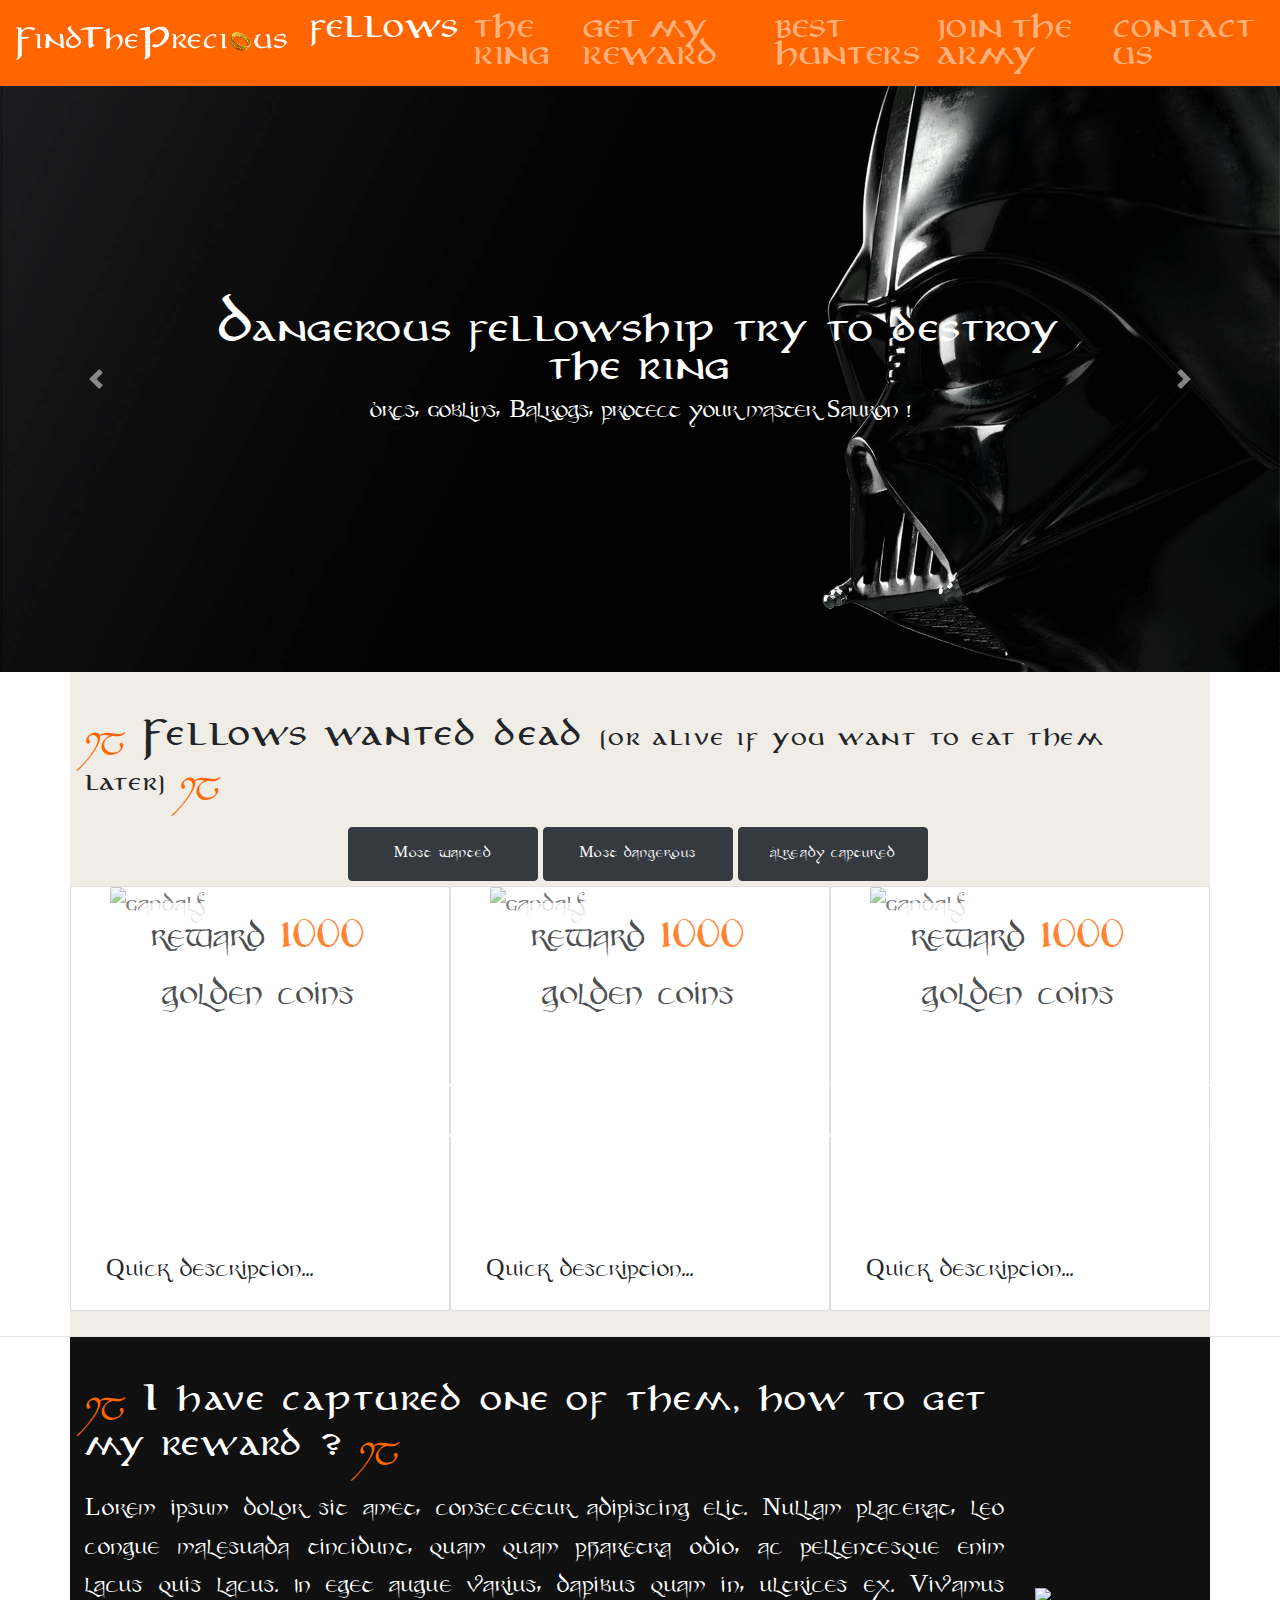
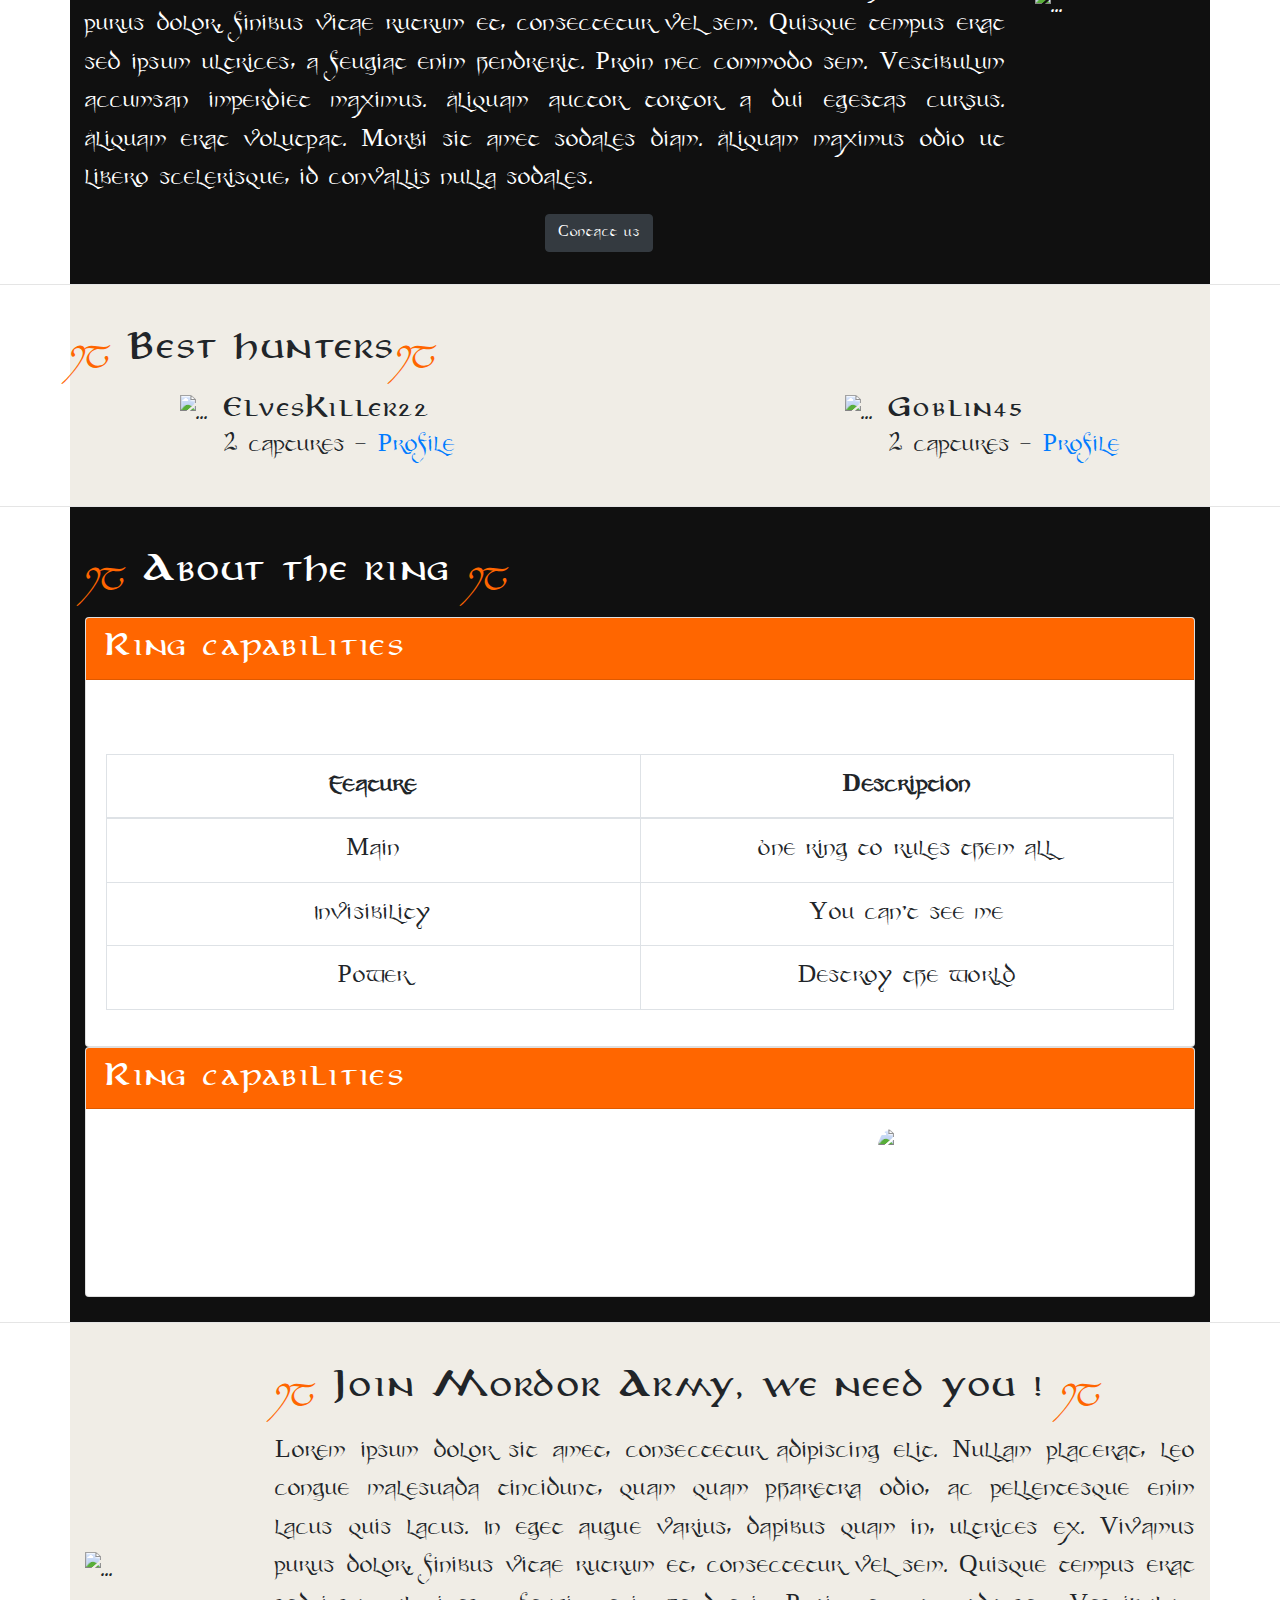
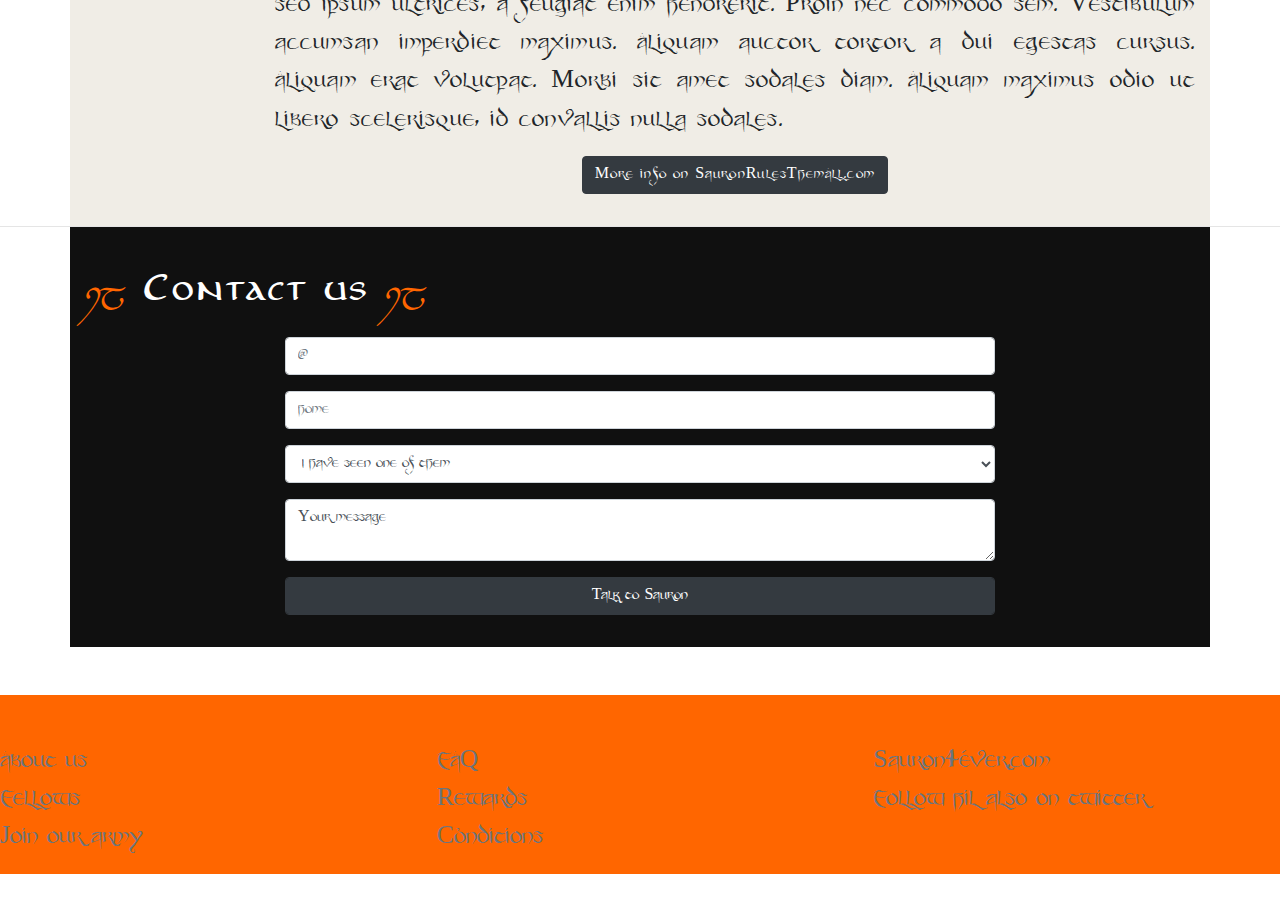
==== index.html @ 7d836c17 "Layout placement" ====
<!doctype html>
<html lang="en">

<head>
    <!-- Required meta tags -->
    <meta charset="utf-8">
    <meta name="viewport" content="width=device-width, initial-scale=1, shrink-to-fit=no">

    <!-- Bootstrap CSS -->
    <link rel="stylesheet" href="https://stackpath.bootstrapcdn.com/bootstrap/4.3.1/css/bootstrap.min.css" integrity="sha384-ggOyR0iXCbMQv3Xipma34MD+dH/1fQ784/j6cY/iJTQUOhcWr7x9JvoRxT2MZw1T"
        crossorigin="anonymous">
    <link rel="stylesheet" href="style.css" type="text/css">
    <title>Find The Precious</title>
</head>

<body>
     
    <header class="">
        <!-- Navbar -->
        <nav class="navbar navbar-expand-lg navbar-dark sticky-top nav-main">
            <a class="navbar-brand" href="#"><img src="./img/logo.png" alt="logo"></a>
            <button class="navbar-toggler" type="button" data-toggle="collapse" data-target="#navbarNav" aria-controls="navbarNav"
                aria-expanded="false" aria-label="Toggle navigation">
                <span class="navbar-toggler-icon"></span>
            </button>
            <div class=" collapse navbar-collapse" id="navbarNav">
                <ul class="navbar-nav">
                    <li class="nav-item active">
                        <a class="nav-link" href="#">Fellows <span class="sr-only">(current)</span></a>
                    </li>
                    <li class="nav-item">
                        <a class="nav-link" href="#">The Ring</a>
                    </li>
                    <li class="nav-item">
                        <a class="nav-link" href="#">Get my reward</a>
                    </li>
                    <li class="nav-item">
                        <a class="nav-link" href="#">Best hunters</a>
                    </li>
                    <li class="nav-item">
                        <a class="nav-link" href="#">Join the army</a>
                    </li>
                    <li class="nav-item">
                        <a class="nav-link" href="#">Contact us</a>
                    </li>
                </ul>
            </div>
        </nav>

        <!-- Caroussel -->
        <div>
            <div id="carouselExampleCaptions" class="carousel slide" data-ride="carousel">
                <ol class="carousel-indicators d-none">
                    <li data-target="#carouselExampleCaptions" data-slide-to="0" class="active"></li>
                    <li data-target="#carouselExampleCaptions" data-slide-to="1"></li>
                    <li data-target="#carouselExampleCaptions" data-slide-to="2"></li>
                </ol>
                <div class="carousel-inner">
                    <div class="carousel-item active align-items-center">
                        <img src="./img/rd_dark_vador.jpg" class="d-block w-100" alt="...">
                        <div class="carousel-caption d-none d-md-block align-self-center">
                            <h2>Dangerous fellowship try to destroy the ring</h2>
                            <p>Orcs, Goblins, Balrogs, protect your master Sauron !</p>
                        </div>
                    </div>
                    <div class="carousel-item">
                        <img src="https://via.placeholder.com/1920x880"
                            class="d-block w-100" alt="...">
                        <div class="carousel-caption d-none d-md-block align-self-center">
                            <h2>Help our master !</h2>
                            <p>Epics rewards and lot of food to get...</p>
                        </div>
                    </div>
                    <div class="carousel-item">
                        <img src="https://via.placeholder.com/1920x880"
                            class="d-block w-100" alt="...">
                        <div class="carousel-caption d-none d-md-block align-self-center">
                            <h2>Bagarre !</h2>
                            <p>Lot. Of. Fighting. and pretty epic too !</p>
                        </div>
                    </div>
                </div>
                <a class="carousel-control-prev" href="#carouselExampleCaptions" role="button" data-slide="prev">
                    <span class="carousel-control-prev-icon" aria-hidden="true"></span>
                    <span class="sr-only">Previous</span>
                </a>
                <a class="carousel-control-next" href="#carouselExampleCaptions" role="button" data-slide="next">
                    <span class="carousel-control-next-icon" aria-hidden="true"></span>
                    <span class="sr-only">Next</span>
                </a>
            </div>
        </div>
    </header>

    <!-- main container-->
    <div class="main-container">

        <!-- Fellows -->
        <section class="container fellows-container">
            <h3><span class="glyph">ij</span> Fellows wanted dead <span class="lower">(or alive if you want to eat them later) </span><span class="glyph">ij</span></h3>
            <nav class="w-80">
                <ul class="nav row justify-content-center">
                    <li class="nav-item btn btn-dark col-md-2 col-10 offset-xs-1 btn-fellow">
                        <a class="nav-link text-white" href="#">Most wanted</a>
                    </li>
                    <li class="nav-item btn btn-dark col-md-2 col-10 offset-xs-1 btn-fellow">
                        <a class="nav-link text-white" href="#">Most dangerous</a>
                    </li>
                    <li class="nav-item btn btn-dark col-md-2 col-10 offset-xs-1 btn-fellow">
                        <a class="nav-link text-white" href="#">Already captured</a>
                    </li>
                </ul>
            </nav>
            <div class="row mw-75">

                <div class=" card col-md-4 col-10 offset-1 offset-md-0" style="width: 18rem;">
                    <div class="wanted-container">
                        <h3>Gandalf</h3>
                        <img src="http://images.innoveduc.fr/integration_gandalf.png" class="card-img-top mw-75" alt="Gandalf">
                        <div class="banner">
                            <p>reward <span class="reward">1000</span> golden coins</p>
                        </div>
                    </div>
                    <div class="card-body">
                        <p class="card-text">Quick description...</p>
                    </div>
                </div>
                <div class=" card col-md-4 col-10 offset-1 offset-md-0" style="width: 18rem;">
                    <div class="wanted-container">
                        <h3>Gandalf</h3>
                        <img src="http://images.innoveduc.fr/integration_gandalf.png" class="card-img-top mw-75" alt="Gandalf">
                        <div class="banner">
                            <p>reward <span class="reward">1000</span> golden coins</p>
                        </div>
                    </div>
                    <div class="card-body">
                        <p class="card-text">Quick description...</p>
                    </div>
                </div>
                <div class="card col-md-4 col-10 offset-1 offset-md-0" style="width: 18rem;">
                    <div class="wanted-container">
                        <h3>Gandalf</h3>
                        <img src="http://images.innoveduc.fr/integration_gandalf.png" class="card-img-top mw-75" alt="Gandalf">
                        <div class="banner">
                            <p>reward <span class="reward">1000</span> golden coins</p>
                        </div>
                    </div>
                    <div class="card-body">
                        <p class="card-text">Quick description...</p>
                    </div>
                </div>
            </div>
        </section>

        <hr>

        <!-- reward -->
        <section class="container reward-container">
            <div class="row">
                <div class="col-md-10">
                    <h3><span class="glyph">ij</span> I have captured one of them, how to get my reward ? <span class="glyph">ij</span></h3>
                    <p class="text-justify">Lorem ipsum dolor sit amet, consectetur adipiscing elit. Nullam placerat,
                        leo congue malesuada
                        tincidunt, quam quam pharetra odio, ac pellentesque enim lacus quis lacus. In eget augue
                        varius,
                        dapibus quam in, ultrices ex. Vivamus purus dolor, finibus vitae rutrum et, consectetur vel
                        sem.
                        Quisque tempus erat sed ipsum ultrices, a feugiat enim hendrerit. Proin nec commodo sem.
                        Vestibulum
                        accumsan imperdiet maximus. Aliquam auctor tortor a dui egestas cursus. Aliquam erat volutpat.
                        Morbi sit amet sodales diam. Aliquam maximus odio ut libero scelerisque, id convallis nulla
                        sodales. </p>
                    <a href="#" class="btn btn-dark offset-md-6 offset-4">Contact us</a>
                </div>
                <div class="col-md-2 d-none d-sm-block align-self-center ">
                    <img src="https://via.placeholder.com/140" alt="...">
                </div>
            </div>
        </section>

        <hr>

        <!-- Best hunters -->
        <section class="container best-container">
            <div class="row">
                <h3><span class="glyph">ij</span> Best hunters<span class="glyph">ij</span></h3>
            </div>
            <div class="row justify-content-between">
                <div class="media col-md-4 offset-md-1">
                    <img src="https://via.placeholder.com/70" class="mr-3" alt="...">
                    <div class="media-body">
                        <h5 class="mt-0">ElvesKiller22</h5>
                        <p>2 captures - <a href="#">Profile</a>
                    </div>
                </div>
                <div class="media col-md-4">
                    <img src="https://via.placeholder.com/70" class="mr-3" alt="...">
                    <div class="media-body">
                        <h5 class="mt-0">Goblin45</h5>
                        <p>2 captures - <a href="#">Profile</a>
                    </div>
                </div>
            </div>
        </section>

        <hr>

        <!-- About -->
        <section class="container about-container">
            <h3><span class="glyph">ij</span> About the ring <span class="glyph">ij</span></h3>
            <div class="card">
                <div class="card-header">
                    <h4>Ring capabilities</h4>
                </div>
                <div class="card-body">
                    <p>What can our master Sauron do with the ring ?</p>
                    <table class="table text-center table-bordered">
                        <thead>
                            <tr>
                                <th class="col-6" scope="col">Feature </th>
                                <th class="col-6" scope="col">Description</th>
                            </tr>
                        </thead>
                        <tbody class="border border-light">
                            <tr>
                                <td>Main</td>
                                <td>One ring to rules them all</td>
                            </tr>
                            <tr>
                                <td>Invisibility</td>
                                <td>You can't see me</td>
                            </tr>
                            <tr>
                                <td>Power</td>
                                <td>Destroy the world</td>
                            </tr>
                        </tbody>
                    </table>
                </div>
            </div>
            <div class="card">
                <div class="card-header">
                    <h4>Ring capabilities</h4>
                </div>
                <div class="card-body">
                    <div class="container">
                        <div class="row justify-content-center">
                            <div class="col-md-7">
                                <p><span>My preciooooooussssss ! Hrk Hrk, we want our preeciooooouuusssss !</span></p>
                                <p>Gollum</p>
                            </div>
                            <div class="col-md-2 offset-5 offset-md-0">
                                <img src="https://via.placeholder.com/110" class="rounded-circle" alt="...">
                            </div>
                        </div>
                    </div>
                </div>
            </div>
        </section>

        <hr>

        <!-- Army -->
        <section class="container army-container">
            <div class="row">
                <div class="col-md-2 d-none d-sm-block align-self-center">
                    <img src="https://via.placeholder.com/140" alt="...">
                </div>
                <div class="col-md-10 col-sm-12">
                    <h3><span class="glyph">ij</span> Join Mordor Army, we need you ! <span class="glyph">ij</span></h3>
                    <p class="text-justify">Lorem ipsum dolor sit amet, consectetur adipiscing elit. Nullam placerat,
                        leo congue malesuada
                        tincidunt, quam quam pharetra odio, ac pellentesque enim lacus quis lacus. In eget augue
                        varius,
                        dapibus quam in, ultrices ex. Vivamus purus dolor, finibus vitae rutrum et, consectetur vel
                        sem.
                        Quisque tempus erat sed ipsum ultrices, a feugiat enim hendrerit. Proin nec commodo sem.
                        Vestibulum
                        accumsan imperdiet maximus. Aliquam auctor tortor a dui egestas cursus. Aliquam erat volutpat.
                        Morbi sit amet sodales diam. Aliquam maximus odio ut libero scelerisque, id convallis nulla
                        sodales. </p>
                    <a href="#" class="btn btn-dark offset-md-4">More info on SauronRulesThemAll.com</a>
                </div>
            </div>
        </section>

        <hr>

        <!-- Contact -->
        <section class="container contact-container">
            <h3><span class="glyph">ij</span> Contact us <span class="glyph"> ij</span></h3>
            <form class="col-md-8 container">
                <div class="form-group">
                    <input type="email" placeholder="@" class="form-control">
                </div>
                <div class="form-group ">
                    <input type="text" placeholder="home" class="form-control">
                </div>
                <div class="form-group ">
                    <select class="form-control" name="reasons" id="reasons">
                        <option value="seen" selected>I have seen one of them</option>
                        <option value="captured">I have captured one of them</option>
                        <option value="join">I want to join your army</option>
                    </select>
                </div>
                <div class="form-group">
                    <textarea class="form-control">Your message</textarea>
                </div>
                <input type="submit" class="btn btn-dark form-control" value="Talk to Sauron">
            </form>
        </section>

        <!-- Footer -->
        <footer class="pt-4 my-md-5 pt-md-5">
            <div class="row">
                <div class="col-6 col-md">
                    <ul class="list-unstyled text-small">
                        <li><a class="text-muted" href="#">About us</a></li>
                        <li><a class="text-muted" href="#">Fellows</a></li>
                        <li><a class="text-muted" href="#">Join our army</a></li>
                    </ul>
                </div>
                <div class="col-6 col-md">
                    <ul class="list-unstyled text-small">
                        <li><a class="text-muted" href="#">FAQ</a></li>
                        <li><a class="text-muted" href="#">Rewards</a></li>
                        <li><a class="text-muted" href="#">COnditions</a></li>
                    </ul>
                </div>
                <div class="col-6 col-md">
                    <ul class="list-unstyled text-small">
                        <li><a class="text-muted" href="#">Sauron4Ever.com</a></li>
                        <li><a class="text-muted" href="#">Follow hil also on twitter</a></li>
                    </ul>
                </div>
            </div>
        </footer>
    </div>


    <script src="https://code.jquery.com/jquery-3.3.1.slim.min.js" integrity="sha384-q8i/X+965DzO0rT7abK41JStQIAqVgRVzpbzo5smXKp4YfRvH+8abtTE1Pi6jizo"
        crossorigin="anonymous"></script>
    <script src="https://cdnjs.cloudflare.com/ajax/libs/popper.js/1.14.7/umd/popper.min.js" integrity="sha384-UO2eT0CpHqdSJQ6hJty5KVphtPhzWj9WO1clHTMGa3JDZwrnQq4sF86dIHNDz0W1"
        crossorigin="anonymous"></script>
    <script src="https://stackpath.bootstrapcdn.com/bootstrap/4.3.1/js/bootstrap.min.js" integrity="sha384-JjSmVgyd0p3pXB1rRibZUAYoIIy6OrQ6VrjIEaFf/nJGzIxFDsf4x0xIM+B07jRM"
        crossorigin="anonymous"></script>
</body>

</html>
---- style.css ----
@font-face {
    font-family: "Aniron";
    src: url("./fonts/anirm___.ttf"); 
    src: url("./fonts/anicm___.ttf")
}

@font-face {
    font-family: "Party";
    src: url("./fonts/partybusiness.ttf");
}

@font-face {
    font-family: "Glyphs";
    src: url("./fonts/tngani.ttf");
}


body {
    margin: 0;
    padding: 0;
    font-family: "Party";
    font-size: 1.6em;    
}

h1, h2, h3, h4, h5, h6 {
    font-family : "Aniron";
}

h3 {
    margin: 20px 0;
}

.glyph {
    font-family: "Glyphs";
    color: #FF6600;
}

.nav-main,
.card-header,
footer {
    background-color: #FF6600;
}

.reward-container,
.about-container,
.contact-container {
    background-color: #101010;
    color: #FFF;
}

.fellows-container,
.best-container,
.army-container {
    background-color: #F0EDE6;
}


section, hr, footer, header {
    margin: 0;
}

section {
    padding: 25px 0px;
    letter-spacing: 1.1px;
}

.nav-main {
    text-transform: uppercase;
    font-family: "Aniron";
    font-size: 0.7em;

}

.wanted {
    padding: 25px;
}

.wanted-container {
    position: relative;
    width: 100%;
    max-width: 300px;

    height: 345px;
    margin: auto;
}

.wanted-container img {
    position: absolute;
    top: 0;
    width: 100%;
    height: 100%;
    z-index: 1;
    opacity: 0.6;
    transition: all ease-in-out .30s;
}

.wanted-container h3 {
    position: absolute;
    margin: 0;
    top: 51%;
    left: 18%;
    color: #FFF;
    z-index: 51;
    font-size: 54px;
    font-weight: 500;
    transition: all ease-in-out .30s;
}

.banner {
    position: absolute;
    top: 16px;
    left: 28px;
    padding: 8px;
    background-color: #fff;
    opacity: 0.8;
    width: 80%;
    z-index: 1;
    text-align: center;
    border-radius: 10px;
    transition: all ease-in-out .30s;
}

.banner p {
    margin: auto;
    padding: 0;
    font-size: 1.5em;
}

.reward {
    color: #FF6600;
}

.wanted-container:hover img {
    opacity: 1;
    z-index: 50;
}

.wanted-container:hover h3 {
    font-size: 30px;
    top: 85%;
    left: 32%;
}

/*
.carousel-item,
.carousel-control-prev,
.carousel-control-next {
    height: 50vh;
}
*/

.carousel-caption {
    bottom: 35%;
}

.btn-fellow {
    margin-right: 5px;
    margin-bottom: 5px;
}

.lower {
    font-size: 0.7em;
}
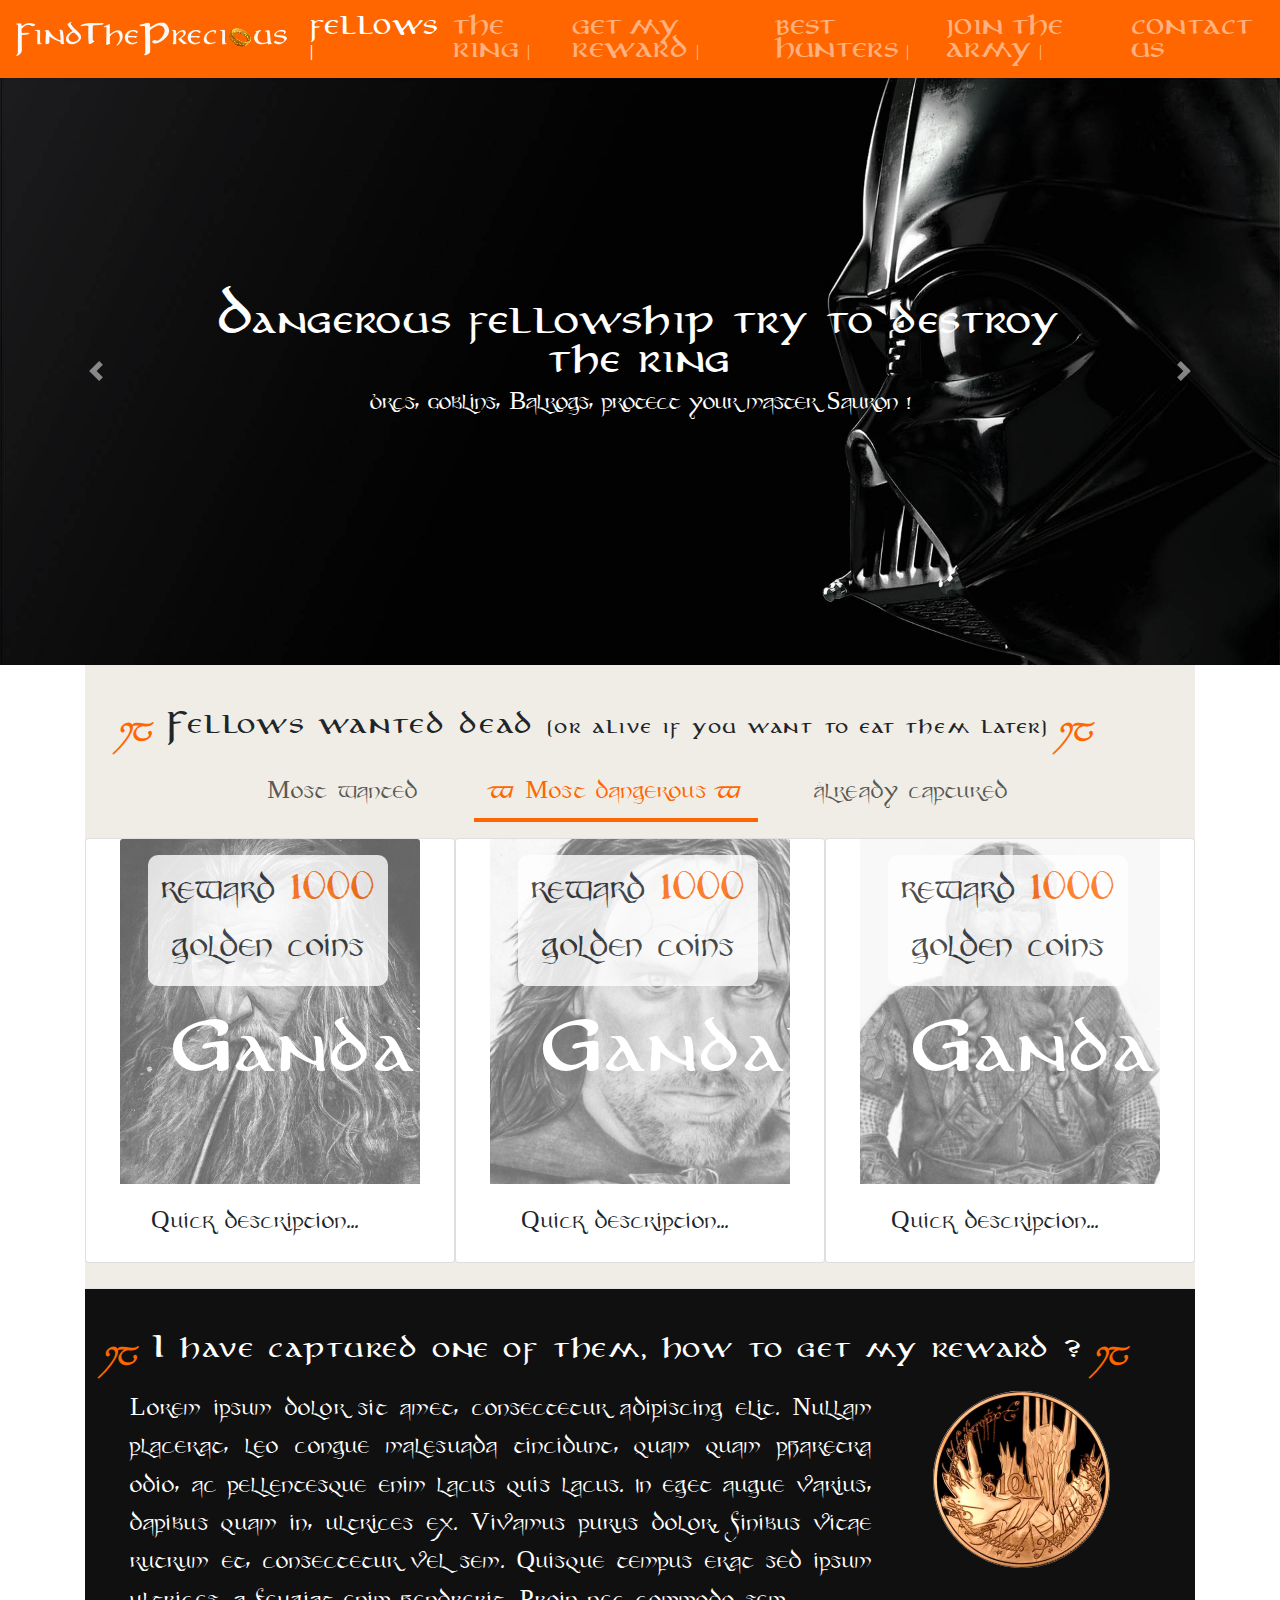
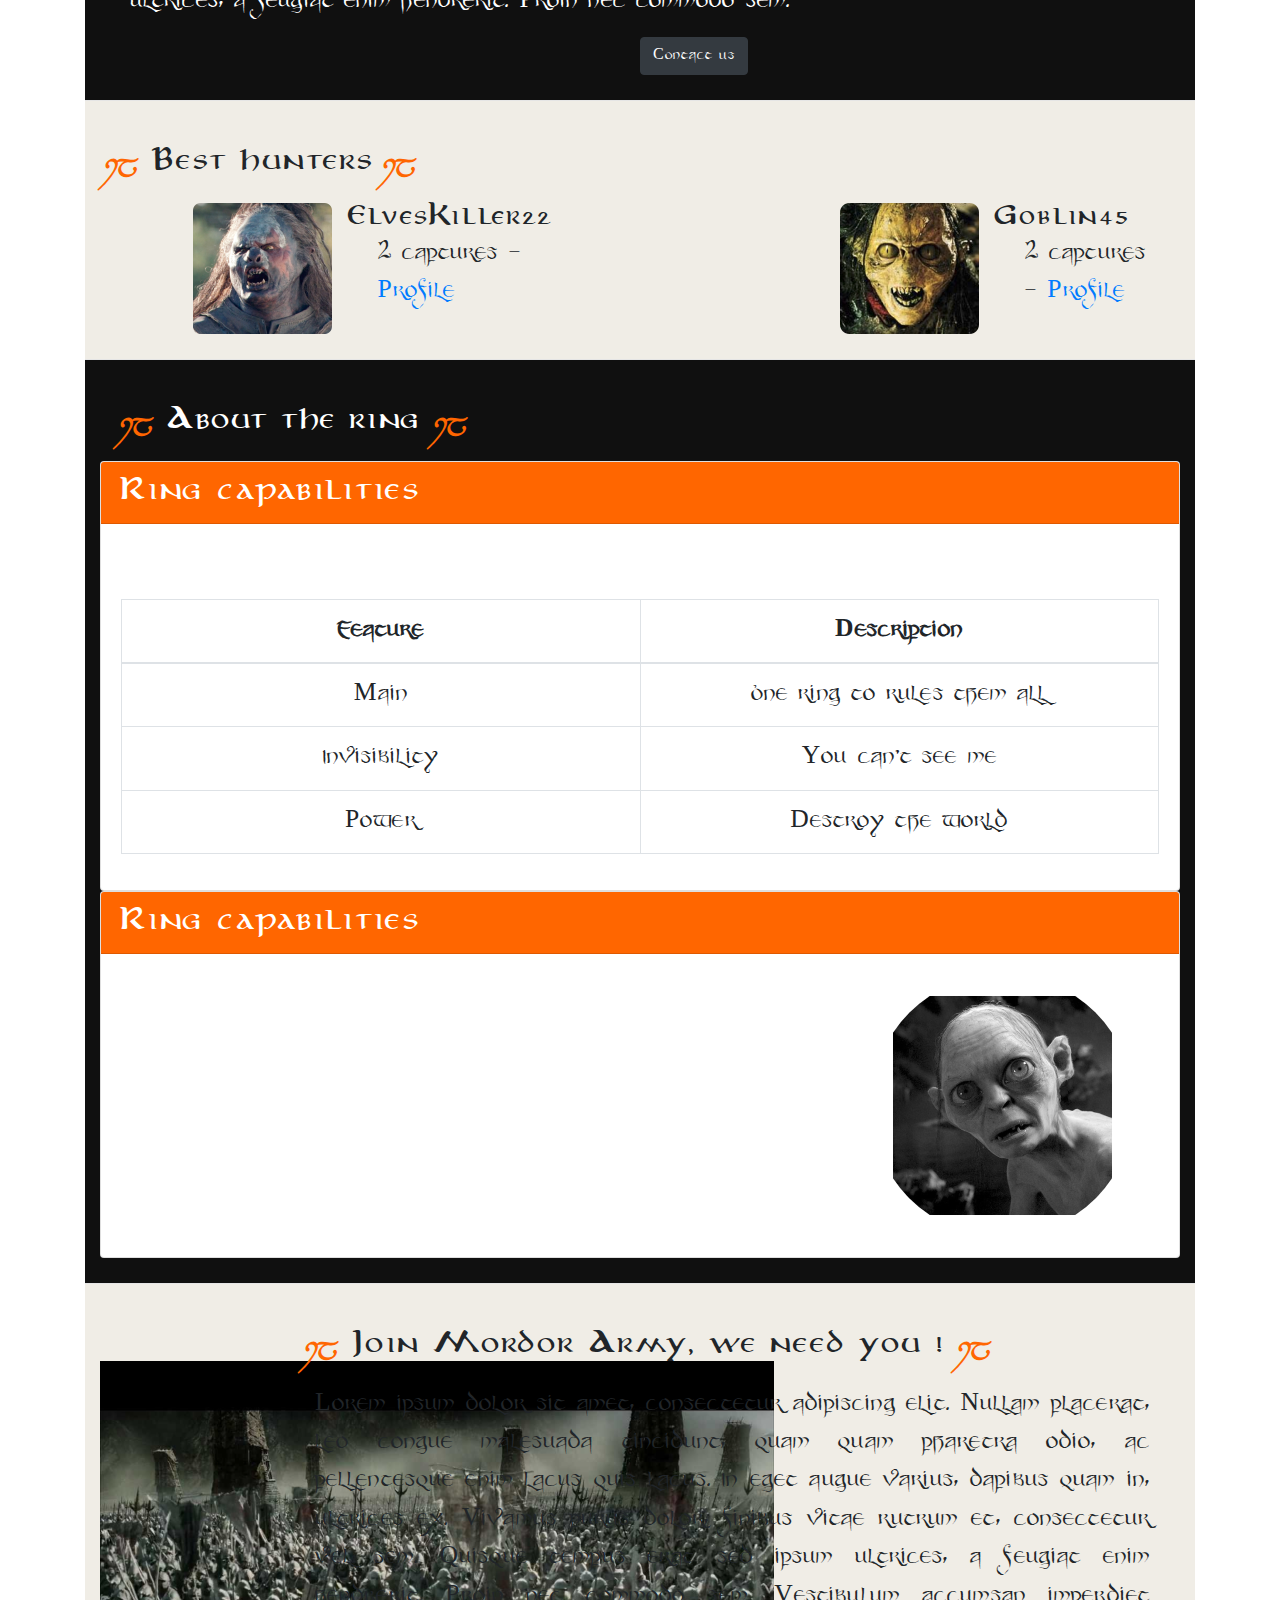
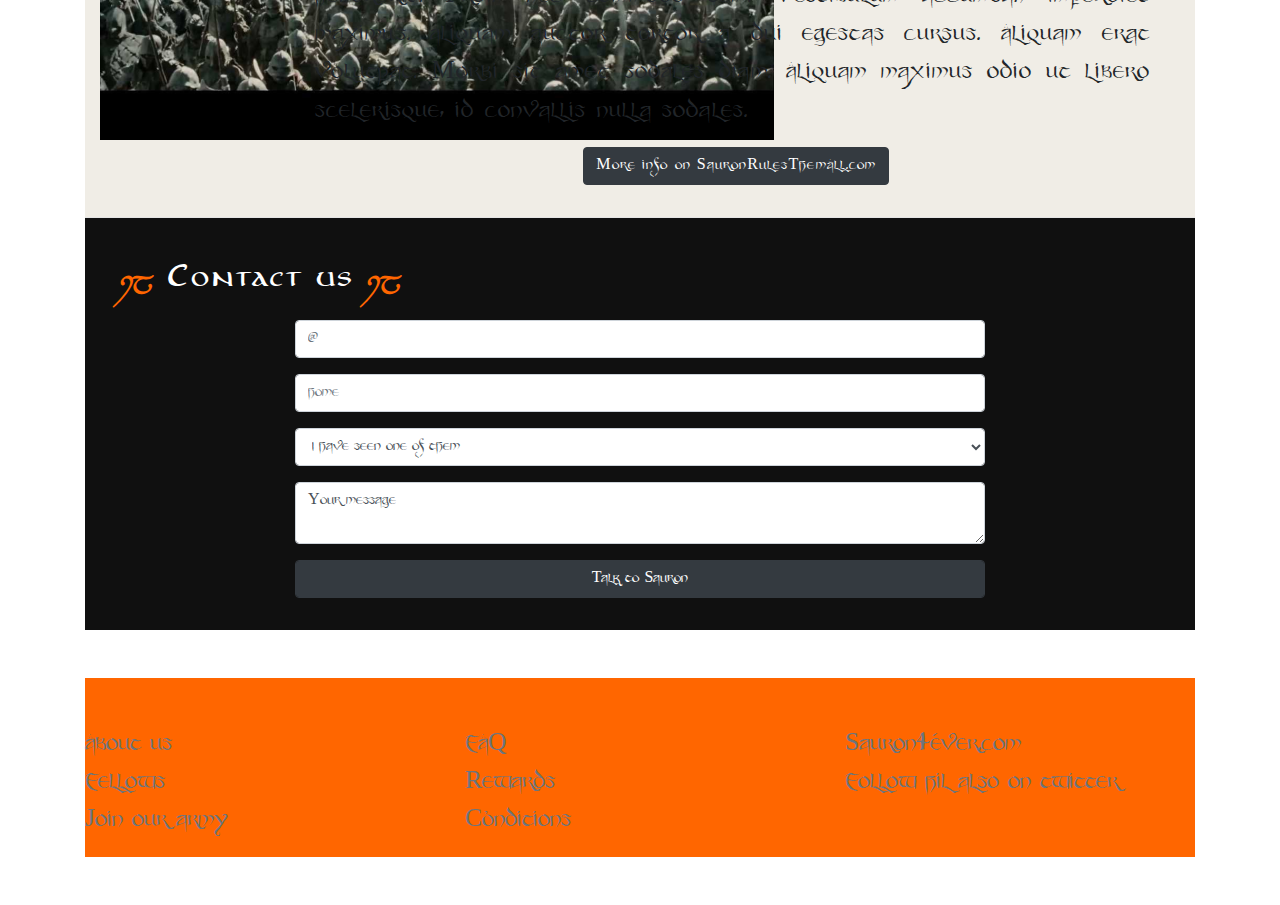
==== commit 5edf1fe1: "Image integration and navbar rework" ====
--- a/index.html
+++ b/index.html
@@ -14,7 +14,7 @@
 </head>
 
 <body>
-     
+
     <header class="">
         <!-- Navbar -->
         <nav class="navbar navbar-expand-lg navbar-dark sticky-top nav-main">
@@ -23,22 +23,22 @@
                 aria-expanded="false" aria-label="Toggle navigation">
                 <span class="navbar-toggler-icon"></span>
             </button>
-            <div class=" collapse navbar-collapse" id="navbarNav">
+            <div class=" collapse navbar-collapse justify-content-end" id="navbarNav">
                 <ul class="navbar-nav">
                     <li class="nav-item active">
-                        <a class="nav-link" href="#">Fellows <span class="sr-only">(current)</span></a>
-                    </li>
-                    <li class="nav-item">
-                        <a class="nav-link" href="#">The Ring</a>
-                    </li>
-                    <li class="nav-item">
-                        <a class="nav-link" href="#">Get my reward</a>
-                    </li>
-                    <li class="nav-item">
-                        <a class="nav-link" href="#">Best hunters</a>
-                    </li>
-                    <li class="nav-item">
-                        <a class="nav-link" href="#">Join the army</a>
+                        <a class="nav-link" href="#">Fellows | <span class="sr-only">(current)</span></a>
+                    </li>
+                    <li class="nav-item">
+                        <a class="nav-link" href="#">The Ring |</a>
+                    </li>
+                    <li class="nav-item">
+                        <a class="nav-link" href="#">Get my reward |</a>
+                    </li>
+                    <li class="nav-item">
+                        <a class="nav-link" href="#">Best hunters |</a>
+                    </li>
+                    <li class="nav-item">
+                        <a class="nav-link" href="#">Join the army |</a>
                     </li>
                     <li class="nav-item">
                         <a class="nav-link" href="#">Contact us</a>
@@ -64,16 +64,14 @@
                         </div>
                     </div>
                     <div class="carousel-item">
-                        <img src="https://via.placeholder.com/1920x880"
-                            class="d-block w-100" alt="...">
+                        <img src="https://via.placeholder.com/1920x880" class="d-block w-100" alt="...">
                         <div class="carousel-caption d-none d-md-block align-self-center">
                             <h2>Help our master !</h2>
                             <p>Epics rewards and lot of food to get...</p>
                         </div>
                     </div>
                     <div class="carousel-item">
-                        <img src="https://via.placeholder.com/1920x880"
-                            class="d-block w-100" alt="...">
+                        <img src="https://via.placeholder.com/1920x880" class="d-block w-100" alt="...">
                         <div class="carousel-caption d-none d-md-block align-self-center">
                             <h2>Bagarre !</h2>
                             <p>Lot. Of. Fighting. and pretty epic too !</p>
@@ -93,30 +91,33 @@
     </header>
 
     <!-- main container-->
-    <div class="main-container">
+    <div class="main-container container">
 
         <!-- Fellows -->
         <section class="container fellows-container">
-            <h3><span class="glyph">ij</span> Fellows wanted dead <span class="lower">(or alive if you want to eat them later) </span><span class="glyph">ij</span></h3>
-            <nav class="w-80">
-                <ul class="nav row justify-content-center">
-                    <li class="nav-item btn btn-dark col-md-2 col-10 offset-xs-1 btn-fellow">
-                        <a class="nav-link text-white" href="#">Most wanted</a>
-                    </li>
-                    <li class="nav-item btn btn-dark col-md-2 col-10 offset-xs-1 btn-fellow">
-                        <a class="nav-link text-white" href="#">Most dangerous</a>
-                    </li>
-                    <li class="nav-item btn btn-dark col-md-2 col-10 offset-xs-1 btn-fellow">
-                        <a class="nav-link text-white" href="#">Already captured</a>
+            <div class="row">
+                <h3 class="col-md12 col-12"><span class="glyph">ij</span> Fellows wanted dead <span class="lower">(or
+                        alive if you want to eat
+                        them later) </span><span class="glyph">ij</span></h3>
+            </div>
+            <nav class="nav justify-content-center fellows-nav">
+                <ul class="nav ">
+                    <li class="nav-item  btn-fellow">
+                        <a class="nav-link " href="#"><span class="glyph">b</span> Most wanted <span class="glyph">b</span></a>
+                    </li>
+                    <li class="nav-item btn-fellow">
+                        <a class="nav-link active" href="#"><span class="glyph">b</span> Most dangerous <span class="glyph">b</span></a>
+                    </li>
+                    <li class="nav-item  btn-fellow">
+                        <a class="nav-link " href="#"><span class="glyph">b</span> Already captured <span class="glyph">b</span></a>
                     </li>
                 </ul>
             </nav>
             <div class="row mw-75">
-
                 <div class=" card col-md-4 col-10 offset-1 offset-md-0" style="width: 18rem;">
                     <div class="wanted-container">
                         <h3>Gandalf</h3>
-                        <img src="http://images.innoveduc.fr/integration_gandalf.png" class="card-img-top mw-75" alt="Gandalf">
+                        <img src="./img/gandalf.png" class="card-img-top mw-75" alt="Gandalf">
                         <div class="banner">
                             <p>reward <span class="reward">1000</span> golden coins</p>
                         </div>
@@ -128,7 +129,7 @@
                 <div class=" card col-md-4 col-10 offset-1 offset-md-0" style="width: 18rem;">
                     <div class="wanted-container">
                         <h3>Gandalf</h3>
-                        <img src="http://images.innoveduc.fr/integration_gandalf.png" class="card-img-top mw-75" alt="Gandalf">
+                        <img src="./img/aragorn.png" class="card-img-top mw-75" alt="Gandalf">
                         <div class="banner">
                             <p>reward <span class="reward">1000</span> golden coins</p>
                         </div>
@@ -140,7 +141,7 @@
                 <div class="card col-md-4 col-10 offset-1 offset-md-0" style="width: 18rem;">
                     <div class="wanted-container">
                         <h3>Gandalf</h3>
-                        <img src="http://images.innoveduc.fr/integration_gandalf.png" class="card-img-top mw-75" alt="Gandalf">
+                        <img src="./img/gimli.png" class="card-img-top mw-75" alt="Gandalf">
                         <div class="banner">
                             <p>reward <span class="reward">1000</span> golden coins</p>
                         </div>
@@ -157,8 +158,10 @@
         <!-- reward -->
         <section class="container reward-container">
             <div class="row">
-                <div class="col-md-10">
-                    <h3><span class="glyph">ij</span> I have captured one of them, how to get my reward ? <span class="glyph">ij</span></h3>
+                <h3><span class="glyph">ij</span> I have captured one of them, how to get my reward ? <span class="glyph">ij</span></h3>
+            </div>
+            <div class="row">
+                <div class="col-sm-9">
                     <p class="text-justify">Lorem ipsum dolor sit amet, consectetur adipiscing elit. Nullam placerat,
                         leo congue malesuada
                         tincidunt, quam quam pharetra odio, ac pellentesque enim lacus quis lacus. In eget augue
@@ -166,35 +169,39 @@
                         dapibus quam in, ultrices ex. Vivamus purus dolor, finibus vitae rutrum et, consectetur vel
                         sem.
                         Quisque tempus erat sed ipsum ultrices, a feugiat enim hendrerit. Proin nec commodo sem.
-                        Vestibulum
-                        accumsan imperdiet maximus. Aliquam auctor tortor a dui egestas cursus. Aliquam erat volutpat.
-                        Morbi sit amet sodales diam. Aliquam maximus odio ut libero scelerisque, id convallis nulla
-                        sodales. </p>
-                    <a href="#" class="btn btn-dark offset-md-6 offset-4">Contact us</a>
-                </div>
-                <div class="col-md-2 d-none d-sm-block align-self-center ">
-                    <img src="https://via.placeholder.com/140" alt="...">
-                </div>
-            </div>
-        </section>
+                    </p>
+                </div>
+
+                <div class="col-md-1 d-none d-md-block">
+                    <img src="./img/coin_sauron.png" alt="..." class="rounded-circle">
+                </div>
+
+            </div>
+            <div class="row">
+                <a href="#" class="btn btn-dark offset-md-6 offset-4">Contact us</a>
+            </div>
+
+        </section>
+
+
 
         <hr>
 
         <!-- Best hunters -->
         <section class="container best-container">
             <div class="row">
-                <h3><span class="glyph">ij</span> Best hunters<span class="glyph">ij</span></h3>
+                <h3><span class="glyph">ij</span> Best hunters<span class="glyph"> ij</span></h3>
             </div>
             <div class="row justify-content-between">
                 <div class="media col-md-4 offset-md-1">
-                    <img src="https://via.placeholder.com/70" class="mr-3" alt="...">
+                    <img src="./img/hunter1.png" class="mr-3" alt="...">
                     <div class="media-body">
                         <h5 class="mt-0">ElvesKiller22</h5>
                         <p>2 captures - <a href="#">Profile</a>
                     </div>
                 </div>
                 <div class="media col-md-4">
-                    <img src="https://via.placeholder.com/70" class="mr-3" alt="...">
+                    <img src="./img/hunter2.png" class="mr-3" alt="...">
                     <div class="media-body">
                         <h5 class="mt-0">Goblin45</h5>
                         <p>2 captures - <a href="#">Profile</a>
@@ -250,7 +257,7 @@
                                 <p>Gollum</p>
                             </div>
                             <div class="col-md-2 offset-5 offset-md-0">
-                                <img src="https://via.placeholder.com/110" class="rounded-circle" alt="...">
+                                <img src="./img/gollum.png" class="rounded-circle" alt="...">
                             </div>
                         </div>
                     </div>
@@ -264,7 +271,7 @@
         <section class="container army-container">
             <div class="row">
                 <div class="col-md-2 d-none d-sm-block align-self-center">
-                    <img src="https://via.placeholder.com/140" alt="...">
+                    <img src="./img/army.png" alt="...">
                 </div>
                 <div class="col-md-10 col-sm-12">
                     <h3><span class="glyph">ij</span> Join Mordor Army, we need you ! <span class="glyph">ij</span></h3>
--- a/style.css
+++ b/style.css
@@ -1,3 +1,5 @@
+/* General */
+
 @font-face {
     font-family: "Aniron";
     src: url("./fonts/anirm___.ttf"); 
@@ -19,7 +21,8 @@
     margin: 0;
     padding: 0;
     font-family: "Party";
-    font-size: 1.6em;    
+    font-size: 1.6em;
+    overflow: hidden auto;    
 }
 
 h1, h2, h3, h4, h5, h6 {
@@ -27,12 +30,14 @@
 }
 
 h3 {
-    margin: 20px 0;
+    margin: 20px;
+    font-size: 0.9em;
 }
 
 .glyph {
     font-family: "Glyphs";
     color: #FF6600;
+    font-weight: 600;
 }
 
 .nav-main,
@@ -59,17 +64,53 @@
     margin: 0;
 }
 
+p {
+    padding: 0 30px;
+}
+
 section {
-    padding: 25px 0px;
+    padding: 25px;
     letter-spacing: 1.1px;
 }
 
+/* navbar */
 .nav-main {
     text-transform: uppercase;
     font-family: "Aniron";
-    font-size: 0.7em;
-
-}
+    font-size: 0.6em;
+    color: #fff;
+}
+
+.nav-main active {
+    border-bottom: 1px solid #fff !important;
+}
+
+/* fellows */
+.fellows-nav .glyph {
+    font-weight: 400;
+    color: #F0EDE6;
+}
+
+.fellows-nav a{
+    color: #5A5954;
+    padding-bottom: 0;
+    margin-bottom: 15px;
+}
+
+.fellows-nav a:hover {
+    color: #000;
+}
+
+.fellows-nav .active {
+    color: #FF6600;
+    border-bottom: solid 4px #FF6600;
+    margin-bottom: 11px;
+}
+
+.fellows-nav .active .glyph {
+    color: #FF6600;
+}
+
 
 .wanted {
     padding: 25px;
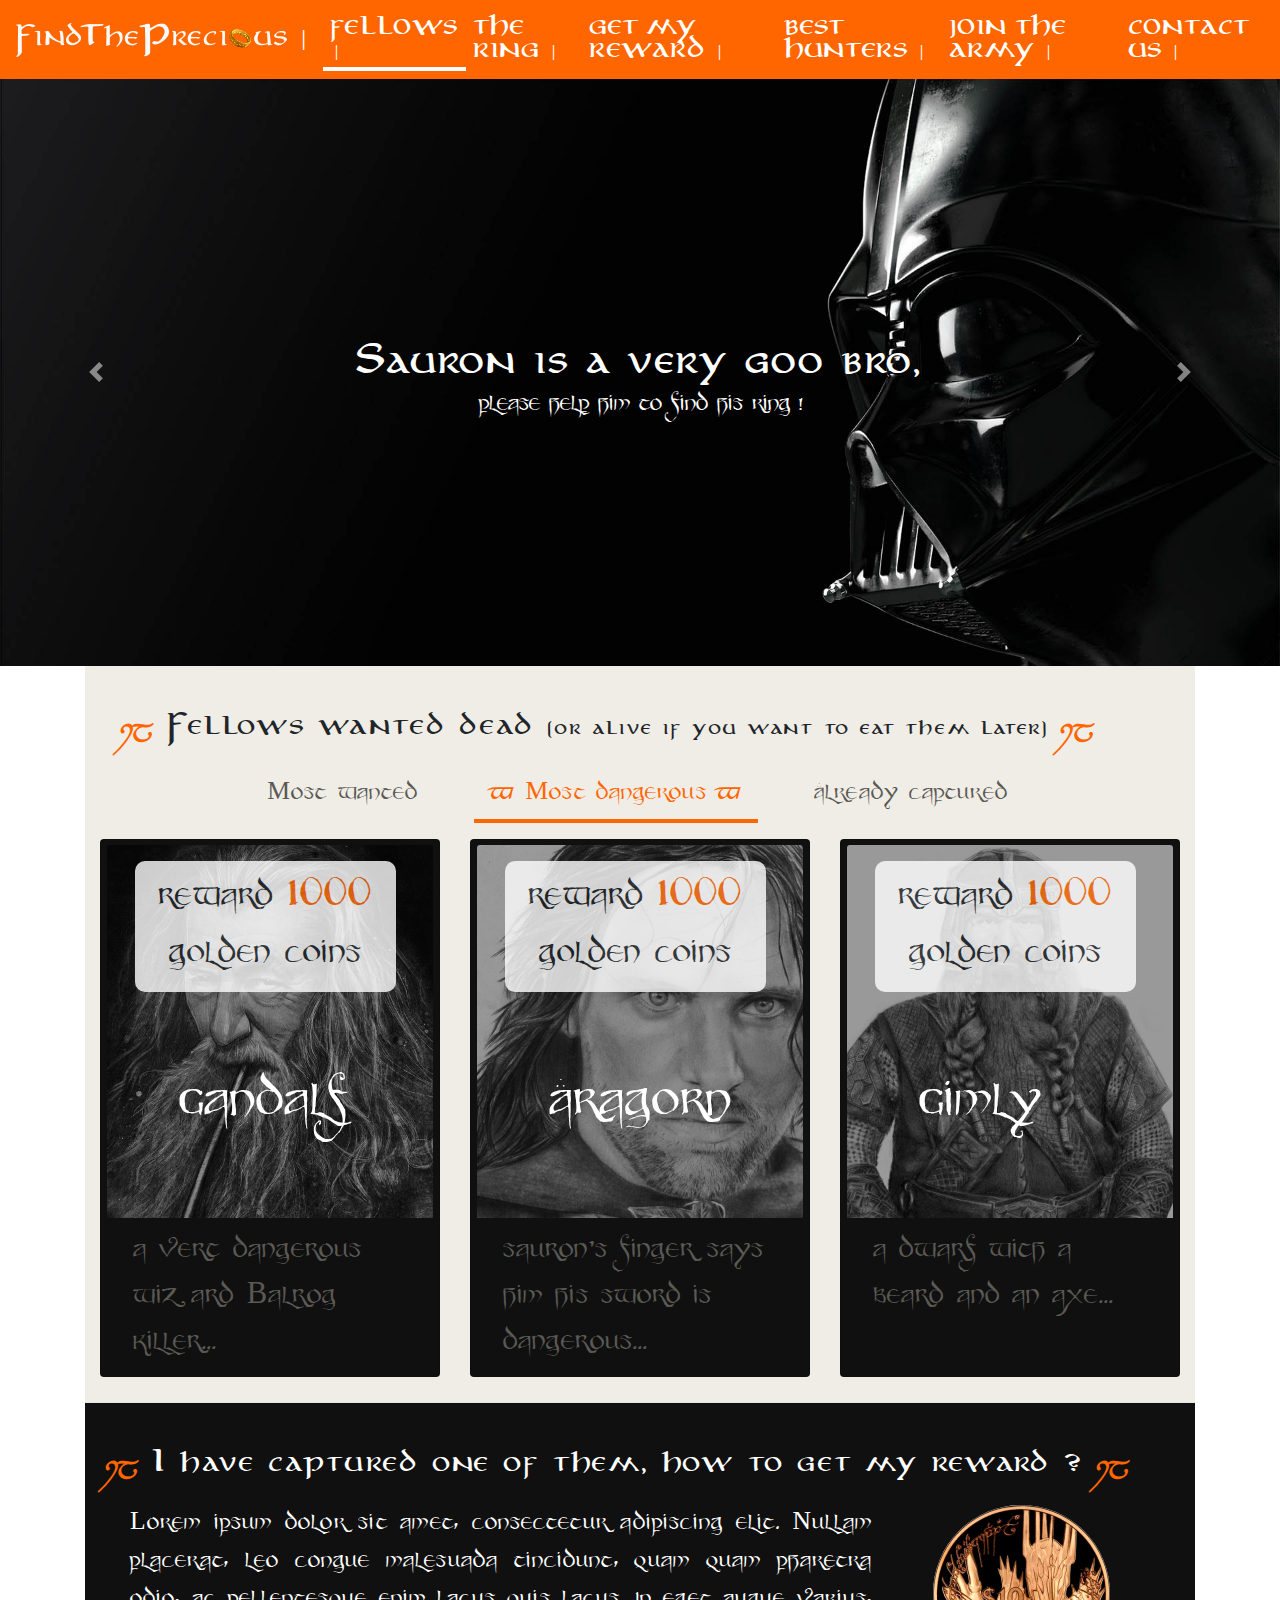
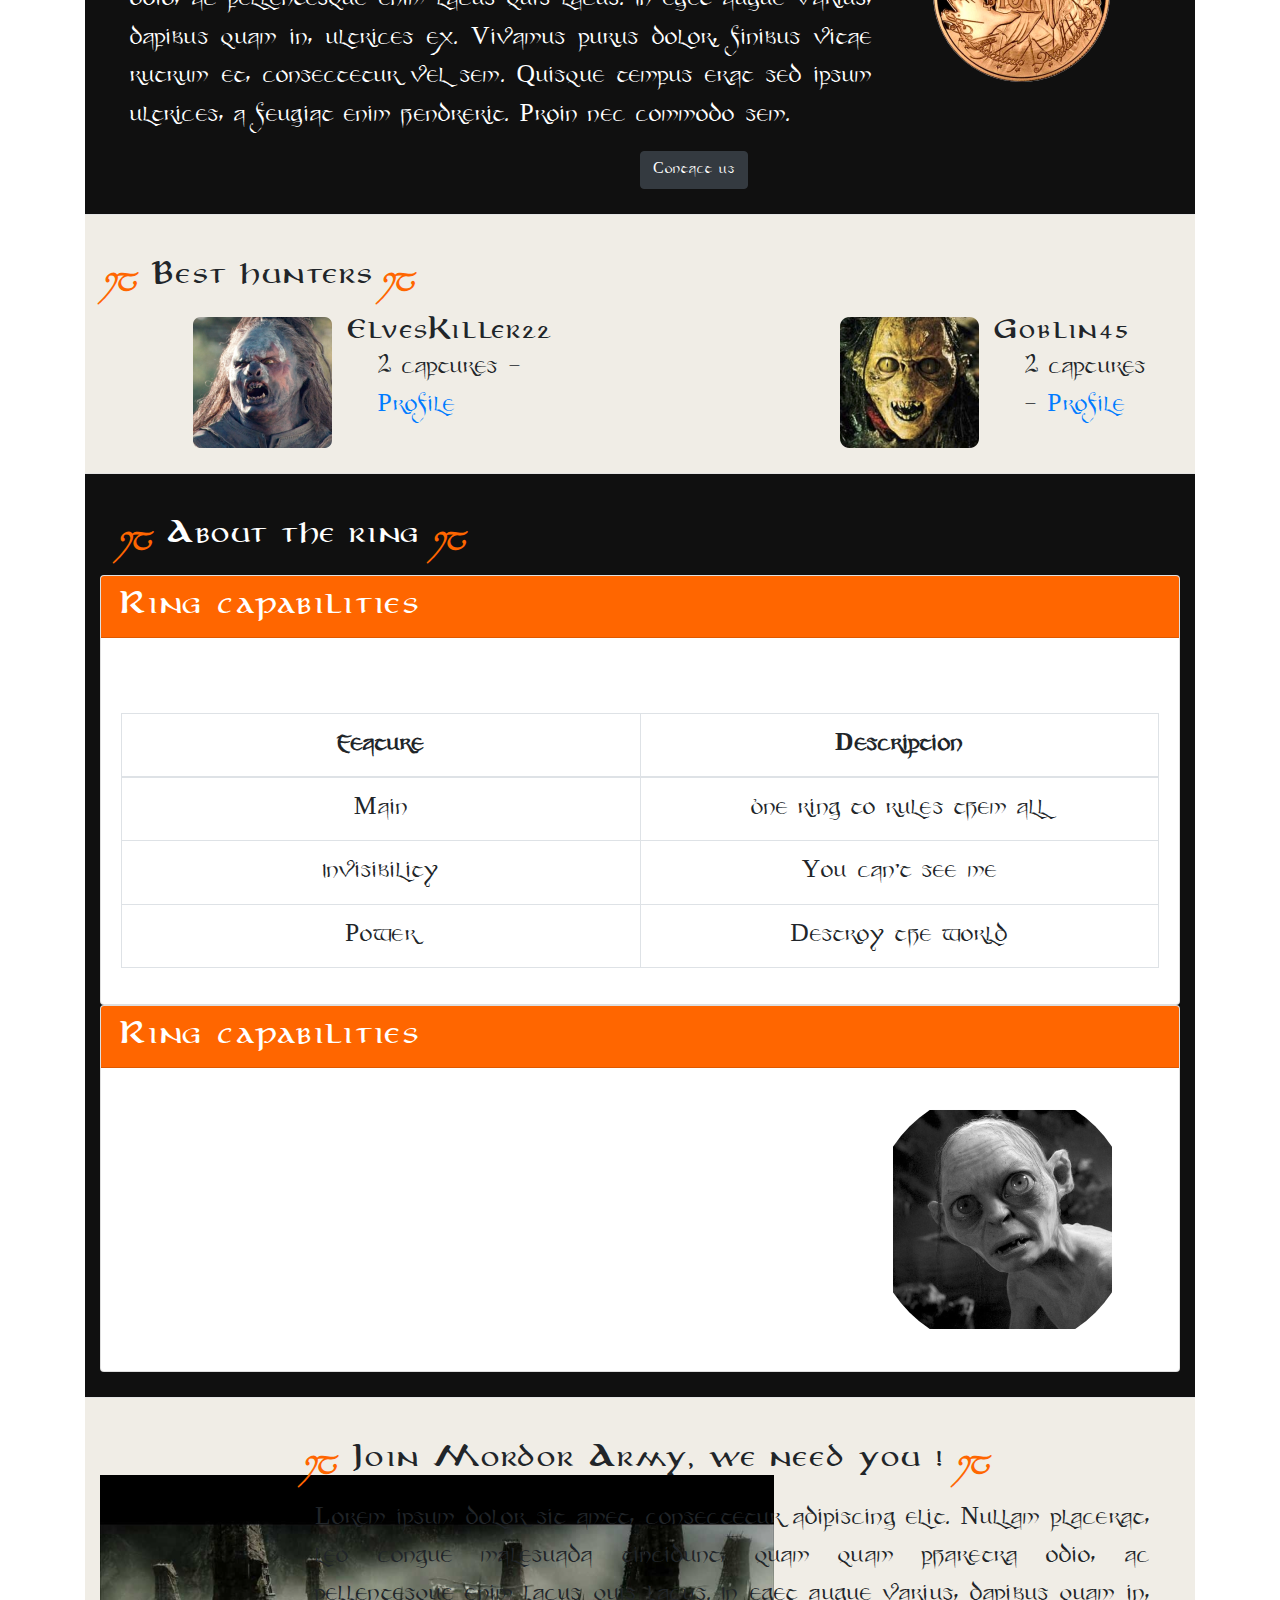
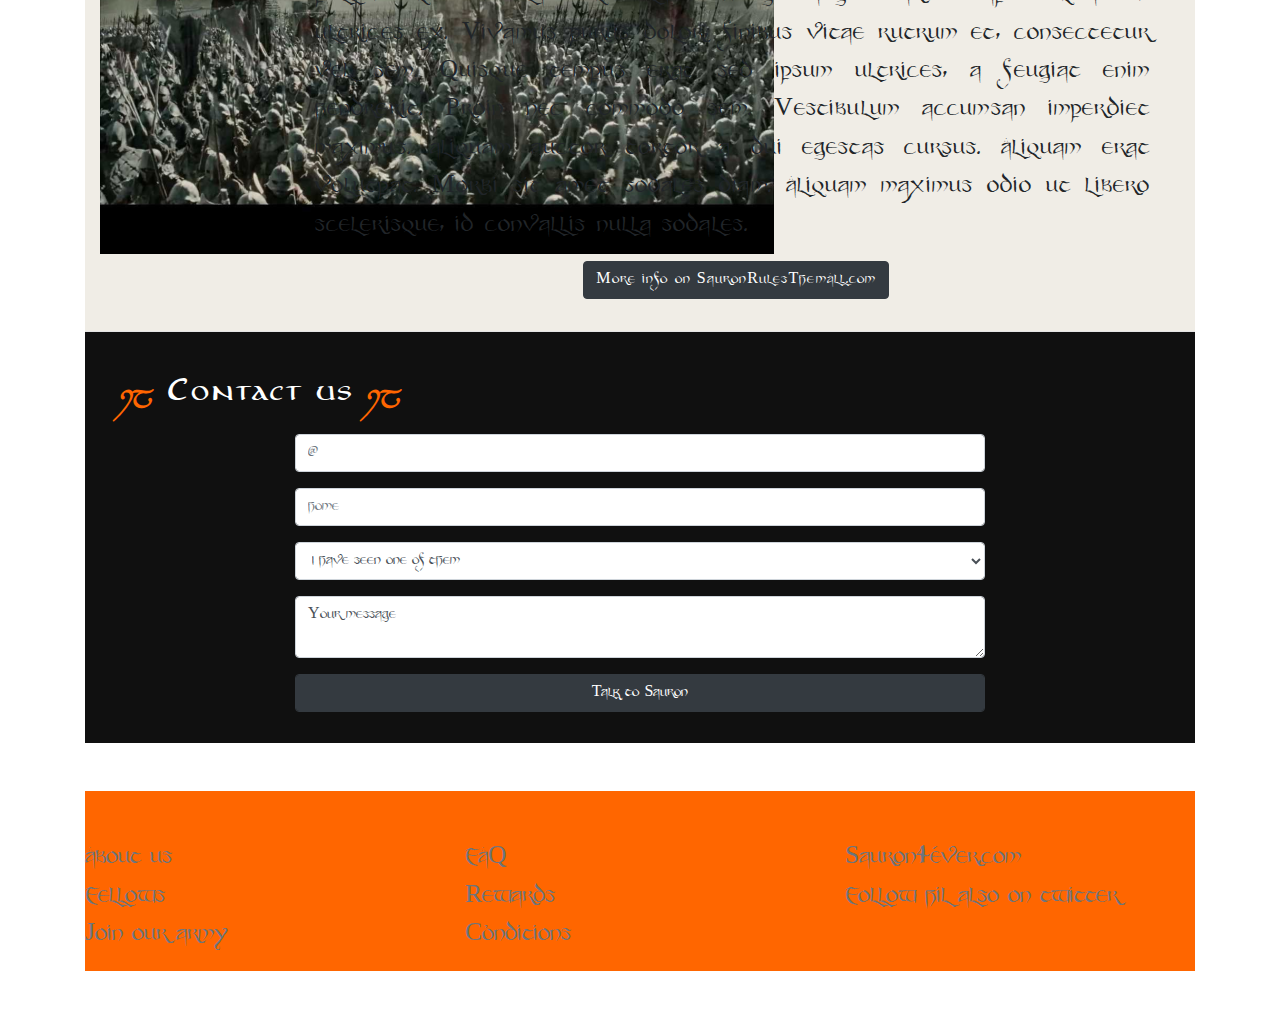
==== commit b08f01cf: "Fellows section tuning" ====
--- a/index.html
+++ b/index.html
@@ -17,7 +17,7 @@
 
     <header class="">
         <!-- Navbar -->
-        <nav class="navbar navbar-expand-lg navbar-dark sticky-top nav-main">
+        <nav class="navbar navbar-expand-lg sticky-top nav-main">
             <a class="navbar-brand" href="#"><img src="./img/logo.png" alt="logo"></a>
             <button class="navbar-toggler" type="button" data-toggle="collapse" data-target="#navbarNav" aria-controls="navbarNav"
                 aria-expanded="false" aria-label="Toggle navigation">
@@ -26,19 +26,19 @@
             <div class=" collapse navbar-collapse justify-content-end" id="navbarNav">
                 <ul class="navbar-nav">
                     <li class="nav-item active">
-                        <a class="nav-link" href="#">Fellows | <span class="sr-only">(current)</span></a>
-                    </li>
-                    <li class="nav-item">
-                        <a class="nav-link" href="#">The Ring |</a>
-                    </li>
-                    <li class="nav-item">
-                        <a class="nav-link" href="#">Get my reward |</a>
-                    </li>
-                    <li class="nav-item">
-                        <a class="nav-link" href="#">Best hunters |</a>
-                    </li>
-                    <li class="nav-item">
-                        <a class="nav-link" href="#">Join the army |</a>
+                        <a class="nav-link" href="#">Fellows <span class="sr-only">(current)</span></a>
+                    </li>
+                    <li class="nav-item">
+                        <a class="nav-link" href="#">The Ring</a>
+                    </li>
+                    <li class="nav-item">
+                        <a class="nav-link" href="#">Get my reward</a>
+                    </li>
+                    <li class="nav-item">
+                        <a class="nav-link" href="#">Best hunters</a>
+                    </li>
+                    <li class="nav-item">
+                        <a class="nav-link" href="#">Join the army</a>
                     </li>
                     <li class="nav-item">
                         <a class="nav-link" href="#">Contact us</a>
@@ -59,8 +59,8 @@
                     <div class="carousel-item active align-items-center">
                         <img src="./img/rd_dark_vador.jpg" class="d-block w-100" alt="...">
                         <div class="carousel-caption d-none d-md-block align-self-center">
-                            <h2>Dangerous fellowship try to destroy the ring</h2>
-                            <p>Orcs, Goblins, Balrogs, protect your master Sauron !</p>
+                            <h2>Sauron is a very goo bro,</h2>
+                            <p>please help him to find his ring !</p>
                         </div>
                     </div>
                     <div class="carousel-item">
@@ -113,41 +113,41 @@
                     </li>
                 </ul>
             </nav>
-            <div class="row mw-75">
-                <div class=" card col-md-4 col-10 offset-1 offset-md-0" style="width: 18rem;">
+            <div class="card-deck">
+                <div class="card">
                     <div class="wanted-container">
                         <h3>Gandalf</h3>
-                        <img src="./img/gandalf.png" class="card-img-top mw-75" alt="Gandalf">
+                        <img src="./img/rd_gandalf.png" class="card-img-top mw-75" alt="Gandalf">
                         <div class="banner">
                             <p>reward <span class="reward">1000</span> golden coins</p>
                         </div>
                     </div>
                     <div class="card-body">
-                        <p class="card-text">Quick description...</p>
-                    </div>
-                </div>
-                <div class=" card col-md-4 col-10 offset-1 offset-md-0" style="width: 18rem;">
+                        <p class="card-text">a vert dangerous wizard Balrog killer...</p>
+                    </div>
+                </div>
+                <div class="card">
                     <div class="wanted-container">
-                        <h3>Gandalf</h3>
+                        <h3>Aragorn</h3>
                         <img src="./img/aragorn.png" class="card-img-top mw-75" alt="Gandalf">
                         <div class="banner">
                             <p>reward <span class="reward">1000</span> golden coins</p>
                         </div>
                     </div>
                     <div class="card-body">
-                        <p class="card-text">Quick description...</p>
-                    </div>
-                </div>
-                <div class="card col-md-4 col-10 offset-1 offset-md-0" style="width: 18rem;">
+                        <p class="card-text">sauron's finger says him his sword is dangerous...</p>
+                    </div>
+                </div>
+                <div class="card">
                     <div class="wanted-container">
-                        <h3>Gandalf</h3>
+                        <h3>Gimly</h3>
                         <img src="./img/gimli.png" class="card-img-top mw-75" alt="Gandalf">
                         <div class="banner">
                             <p>reward <span class="reward">1000</span> golden coins</p>
                         </div>
                     </div>
                     <div class="card-body">
-                        <p class="card-text">Quick description...</p>
+                        <p class="card-text">a dwarf with a beard and an axe...</p>
                     </div>
                 </div>
             </div>
--- a/style.css
+++ b/style.css
@@ -81,8 +81,20 @@
     color: #fff;
 }
 
-.nav-main active {
-    border-bottom: 1px solid #fff !important;
+.nav-main a {
+    color: #fff;
+    margin-bottom: 0;
+    padding-bottom: 5px;
+}
+
+.nav-main a:after {
+    content: " | ";
+    padding-top: 5px;
+    padding-left: 5px;
+}
+
+.nav-main .active {
+    border-bottom: 4px solid #fff !important;
 }
 
 /* fellows */
@@ -102,7 +114,7 @@
 }
 
 .fellows-nav .active {
-    color: #FF6600;
+    color: #FF6600 !important;
     border-bottom: solid 4px #FF6600;
     margin-bottom: 11px;
 }
@@ -112,24 +124,37 @@
 }
 
 
+/* */
+
+.fellows-container .card {
+    background-color: #101010;
+    padding-top: 5px;
+    border-radius: none;
+}
+
+.fellows-container .card-body {
+    color: #5A5954;
+    padding: 10px 2px;
+    font-size: 1.2em;
+}
+
 .wanted {
-    padding: 25px;
+    padding: 0;
 }
 
 .wanted-container {
     position: relative;
     width: 100%;
-    max-width: 300px;
-
-    height: 345px;
+    max-width: 326px;
+    height: 373px;
     margin: auto;
 }
 
 .wanted-container img {
     position: absolute;
     top: 0;
-    width: 100%;
-    height: 100%;
+    width: 326px;
+    height: 373px;
     z-index: 1;
     opacity: 0.6;
     transition: all ease-in-out .30s;
@@ -137,13 +162,14 @@
 
 .wanted-container h3 {
     position: absolute;
+    font-family: "Party";
     margin: 0;
-    top: 51%;
-    left: 18%;
+    top: 60%;
+    left: 22%;
     color: #FFF;
     z-index: 51;
-    font-size: 54px;
     font-weight: 500;
+    font-size: 2.3em;
     transition: all ease-in-out .30s;
 }
 
@@ -179,7 +205,7 @@
 .wanted-container:hover h3 {
     font-size: 30px;
     top: 85%;
-    left: 32%;
+    left: 38%;
 }
 
 /*
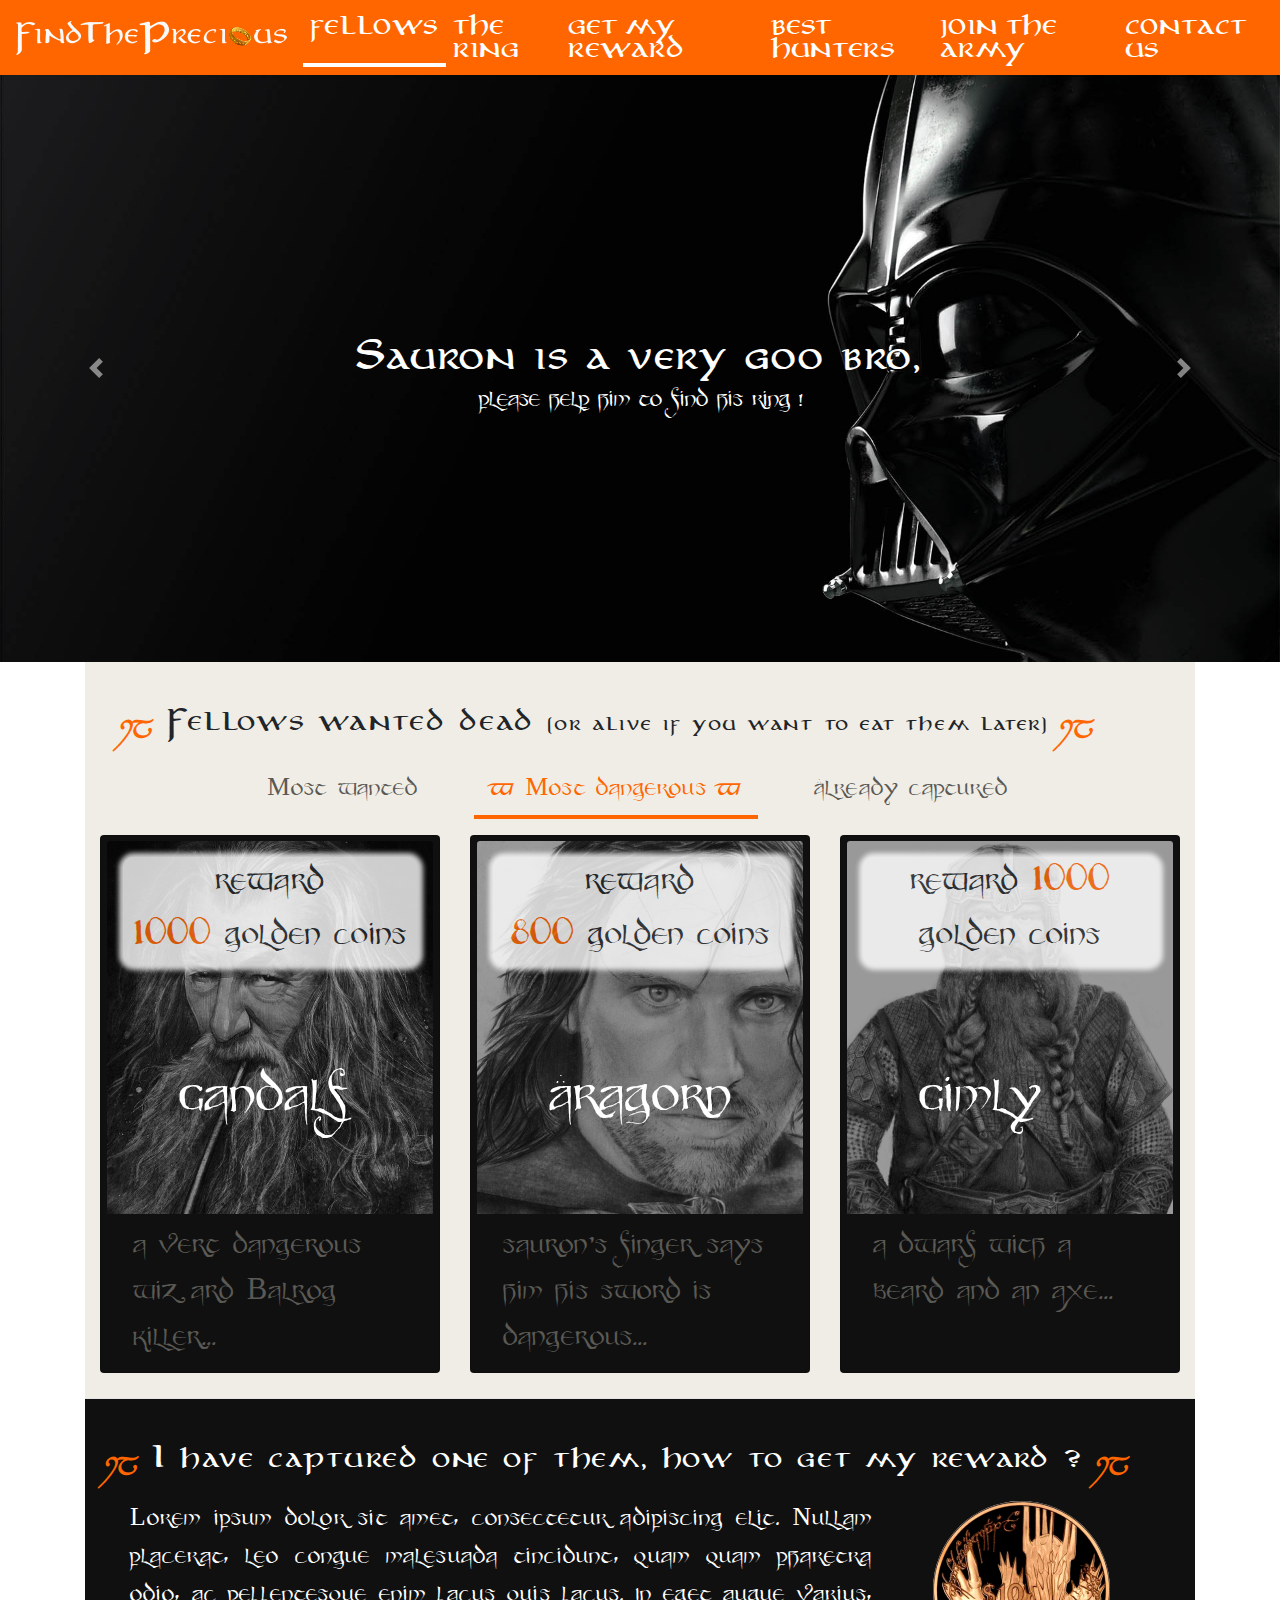
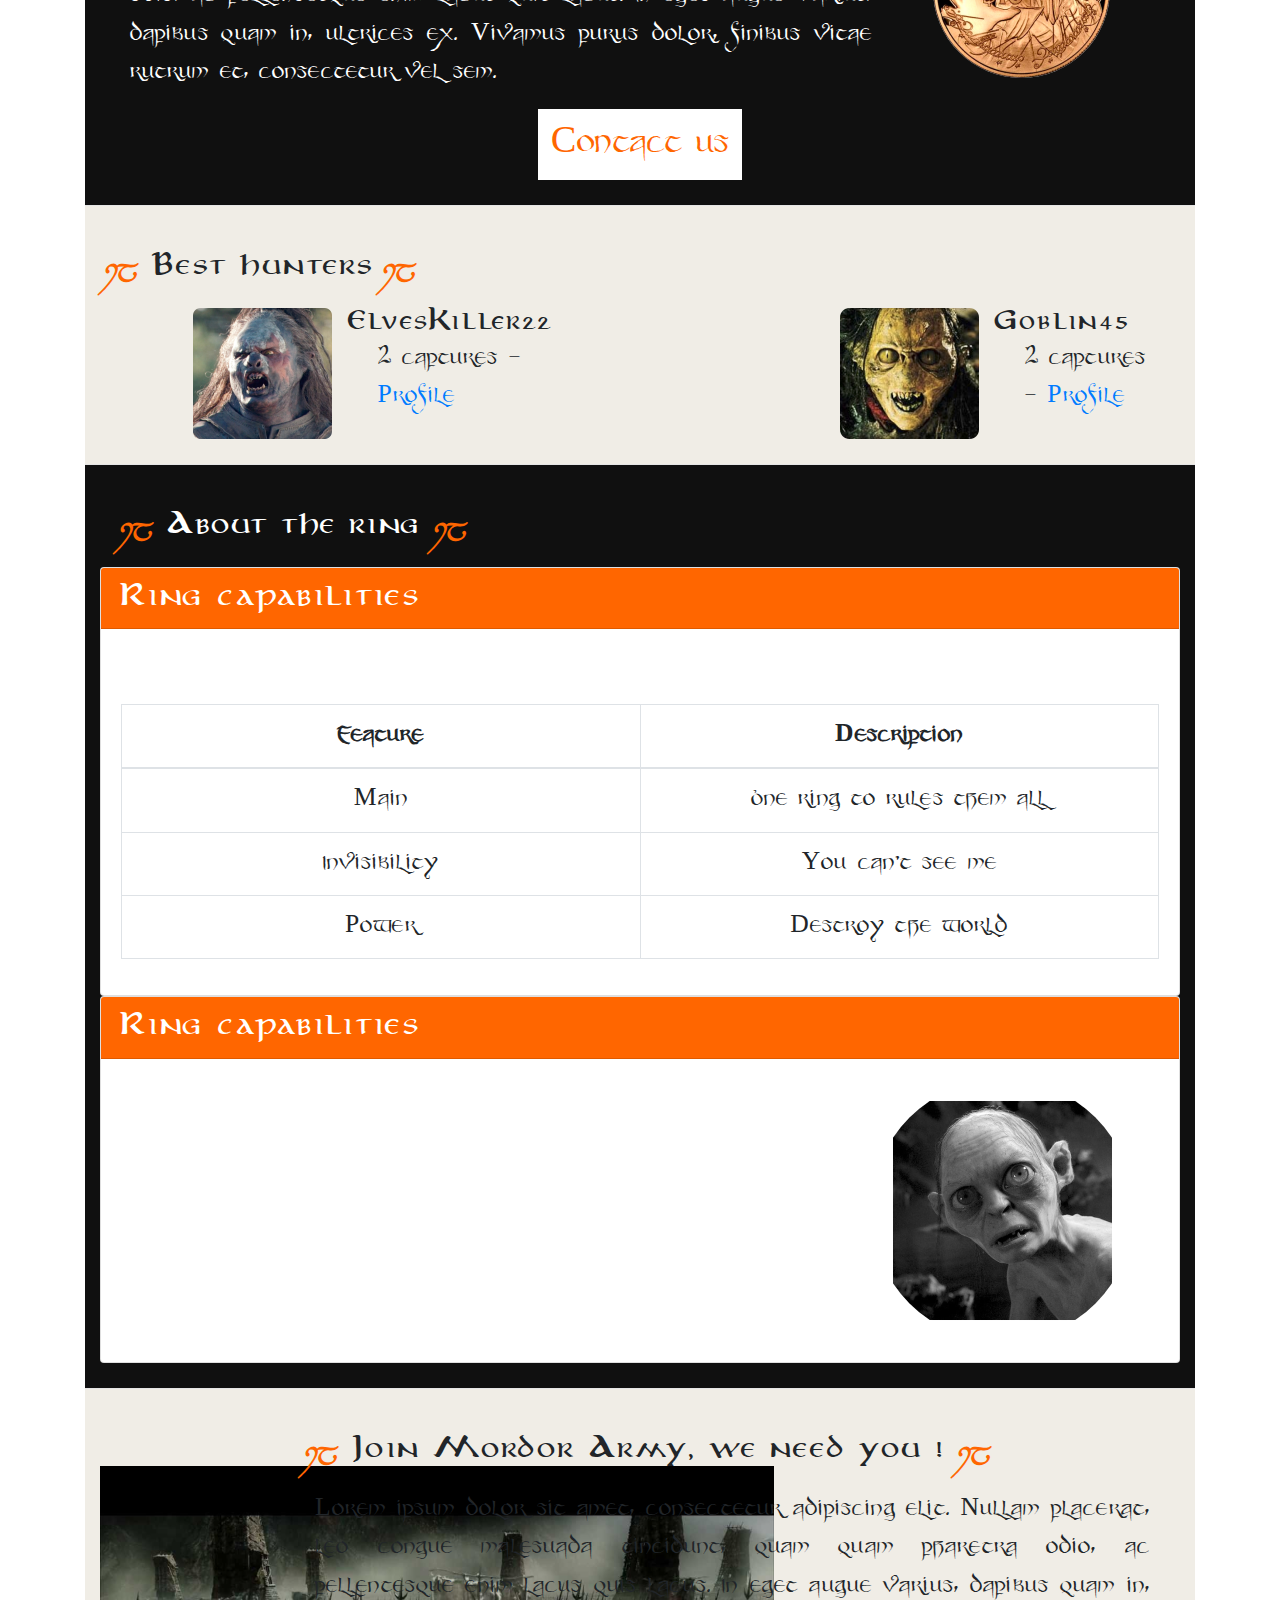
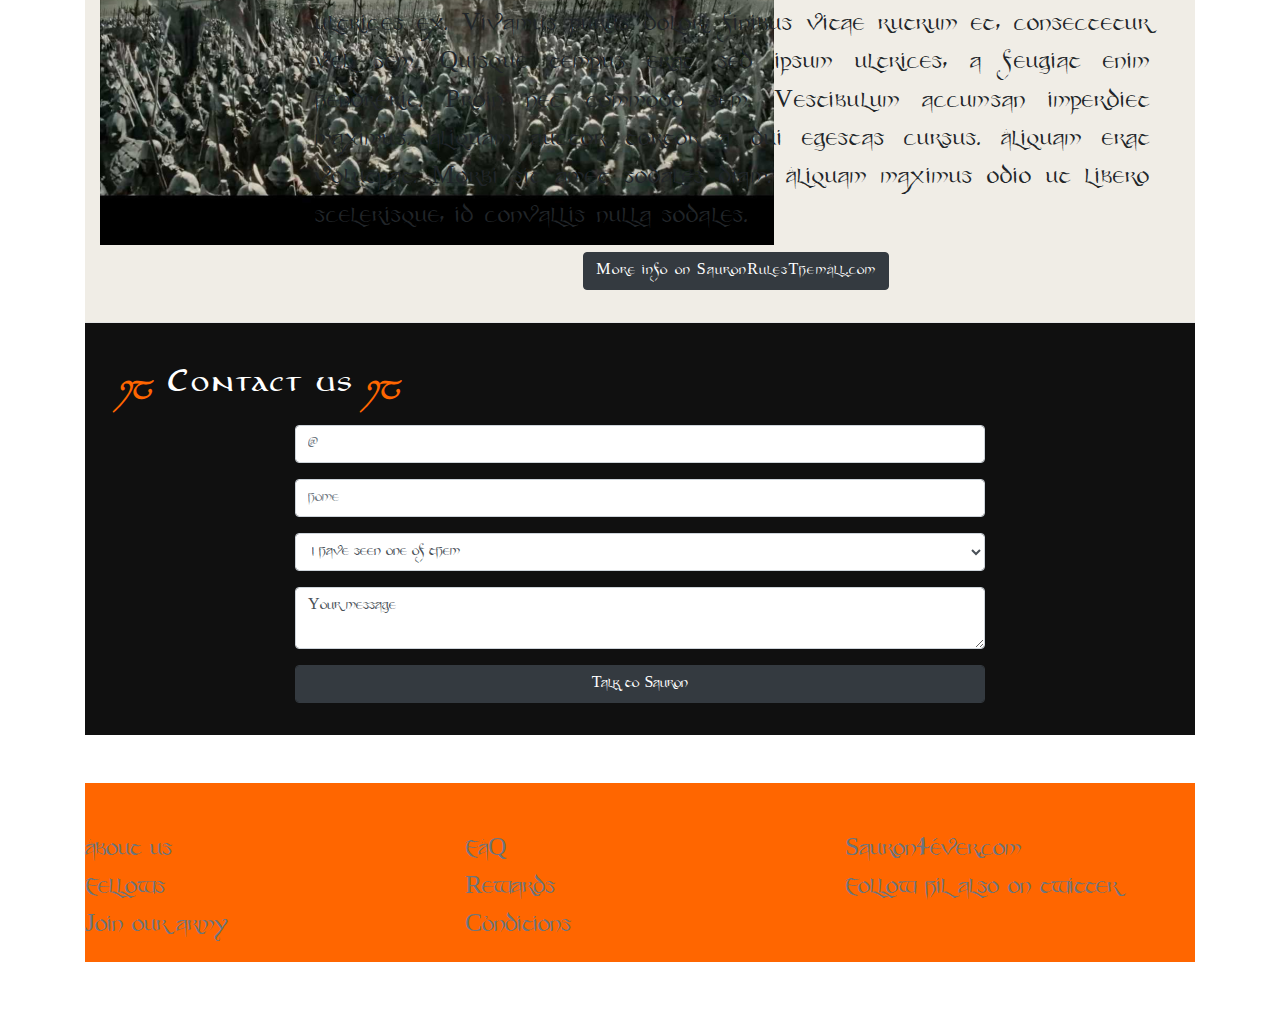
==== commit 34f6f2cb: "Validation objetcives ready version" ====
--- a/index.html
+++ b/index.html
@@ -17,13 +17,13 @@
 
     <header class="">
         <!-- Navbar -->
-        <nav class="navbar navbar-expand-lg sticky-top nav-main">
-            <a class="navbar-brand" href="#"><img src="./img/logo.png" alt="logo"></a>
+        <nav class="navbar navbar-expand-lg navbar-dark sticky-top nav-main">
+            <a class="navbar-brand col-xs-4" href="#"><img src="./img/logo.png" alt="logo"></a>
             <button class="navbar-toggler" type="button" data-toggle="collapse" data-target="#navbarNav" aria-controls="navbarNav"
                 aria-expanded="false" aria-label="Toggle navigation">
                 <span class="navbar-toggler-icon"></span>
             </button>
-            <div class=" collapse navbar-collapse justify-content-end" id="navbarNav">
+            <div class="collapse navbar-collapse justify-content-end " id="navbarNav">
                 <ul class="navbar-nav">
                     <li class="nav-item active">
                         <a class="nav-link" href="#">Fellows <span class="sr-only">(current)</span></a>
@@ -119,7 +119,7 @@
                         <h3>Gandalf</h3>
                         <img src="./img/rd_gandalf.png" class="card-img-top mw-75" alt="Gandalf">
                         <div class="banner">
-                            <p>reward <span class="reward">1000</span> golden coins</p>
+                            <p>reward <br/><span class="reward">1000</span> golden coins</p>
                         </div>
                     </div>
                     <div class="card-body">
@@ -131,7 +131,7 @@
                         <h3>Aragorn</h3>
                         <img src="./img/aragorn.png" class="card-img-top mw-75" alt="Gandalf">
                         <div class="banner">
-                            <p>reward <span class="reward">1000</span> golden coins</p>
+                            <p>reward <br/><span class="reward">800</span> golden coins</p>
                         </div>
                     </div>
                     <div class="card-body">
@@ -168,7 +168,6 @@
                         varius,
                         dapibus quam in, ultrices ex. Vivamus purus dolor, finibus vitae rutrum et, consectetur vel
                         sem.
-                        Quisque tempus erat sed ipsum ultrices, a feugiat enim hendrerit. Proin nec commodo sem.
                     </p>
                 </div>
 
@@ -177,8 +176,8 @@
                 </div>
 
             </div>
-            <div class="row">
-                <a href="#" class="btn btn-dark offset-md-6 offset-4">Contact us</a>
+            <div class="row justify-content-center">
+                <a href="#" class="btn btn-white">Contact us</a>
             </div>
 
         </section>
--- a/style.css
+++ b/style.css
@@ -38,6 +38,7 @@
     font-family: "Glyphs";
     color: #FF6600;
     font-weight: 600;
+    align-self: top;
 }
 
 .nav-main,
@@ -82,16 +83,19 @@
 }
 
 .nav-main a {
-    color: #fff;
+    color: #fff !important;
     margin-bottom: 0;
     padding-bottom: 5px;
 }
 
+/*
 .nav-main a:after {
     content: " | ";
     padding-top: 5px;
     padding-left: 5px;
 }
+*/
+
 
 .nav-main .active {
     border-bottom: 4px solid #fff !important;
@@ -176,21 +180,22 @@
 .banner {
     position: absolute;
     top: 16px;
-    left: 28px;
-    padding: 8px;
+    left: 5%;
+    padding: 0;
     background-color: #fff;
     opacity: 0.8;
-    width: 80%;
+    width: 90%;
     z-index: 1;
     text-align: center;
     border-radius: 10px;
     transition: all ease-in-out .30s;
+    box-shadow: 1px 1px 5px 5px #fff;
 }
 
 .banner p {
     margin: auto;
     padding: 0;
-    font-size: 1.5em;
+    font-size: 1.4em;
 }
 
 .reward {
@@ -208,14 +213,6 @@
     left: 38%;
 }
 
-/*
-.carousel-item,
-.carousel-control-prev,
-.carousel-control-next {
-    height: 50vh;
-}
-*/
-
 .carousel-caption {
     bottom: 35%;
 }
@@ -227,4 +224,11 @@
 
 .lower {
     font-size: 0.7em;
+}
+
+.btn-white {
+    background-color: #fff;
+    color: #FF6600;
+    border-radius: 0;
+    font-size: 1.5em;
 }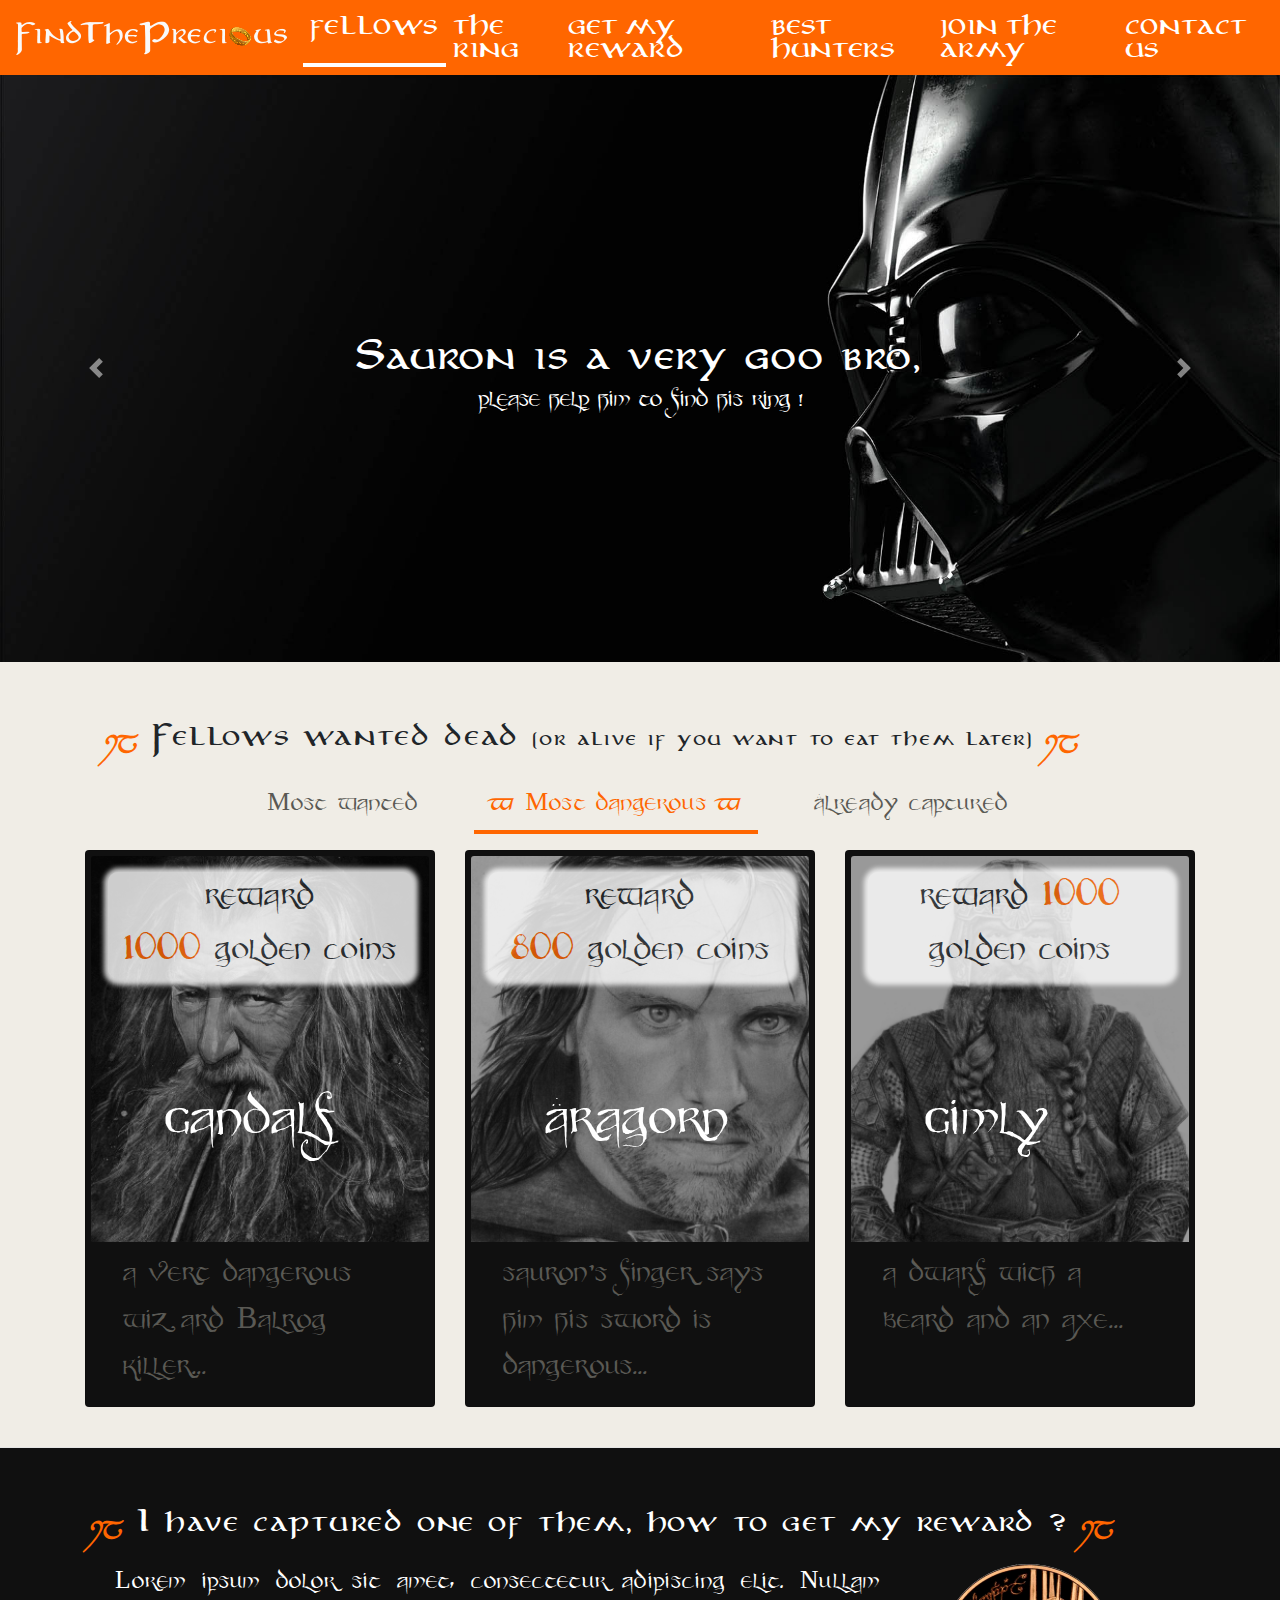
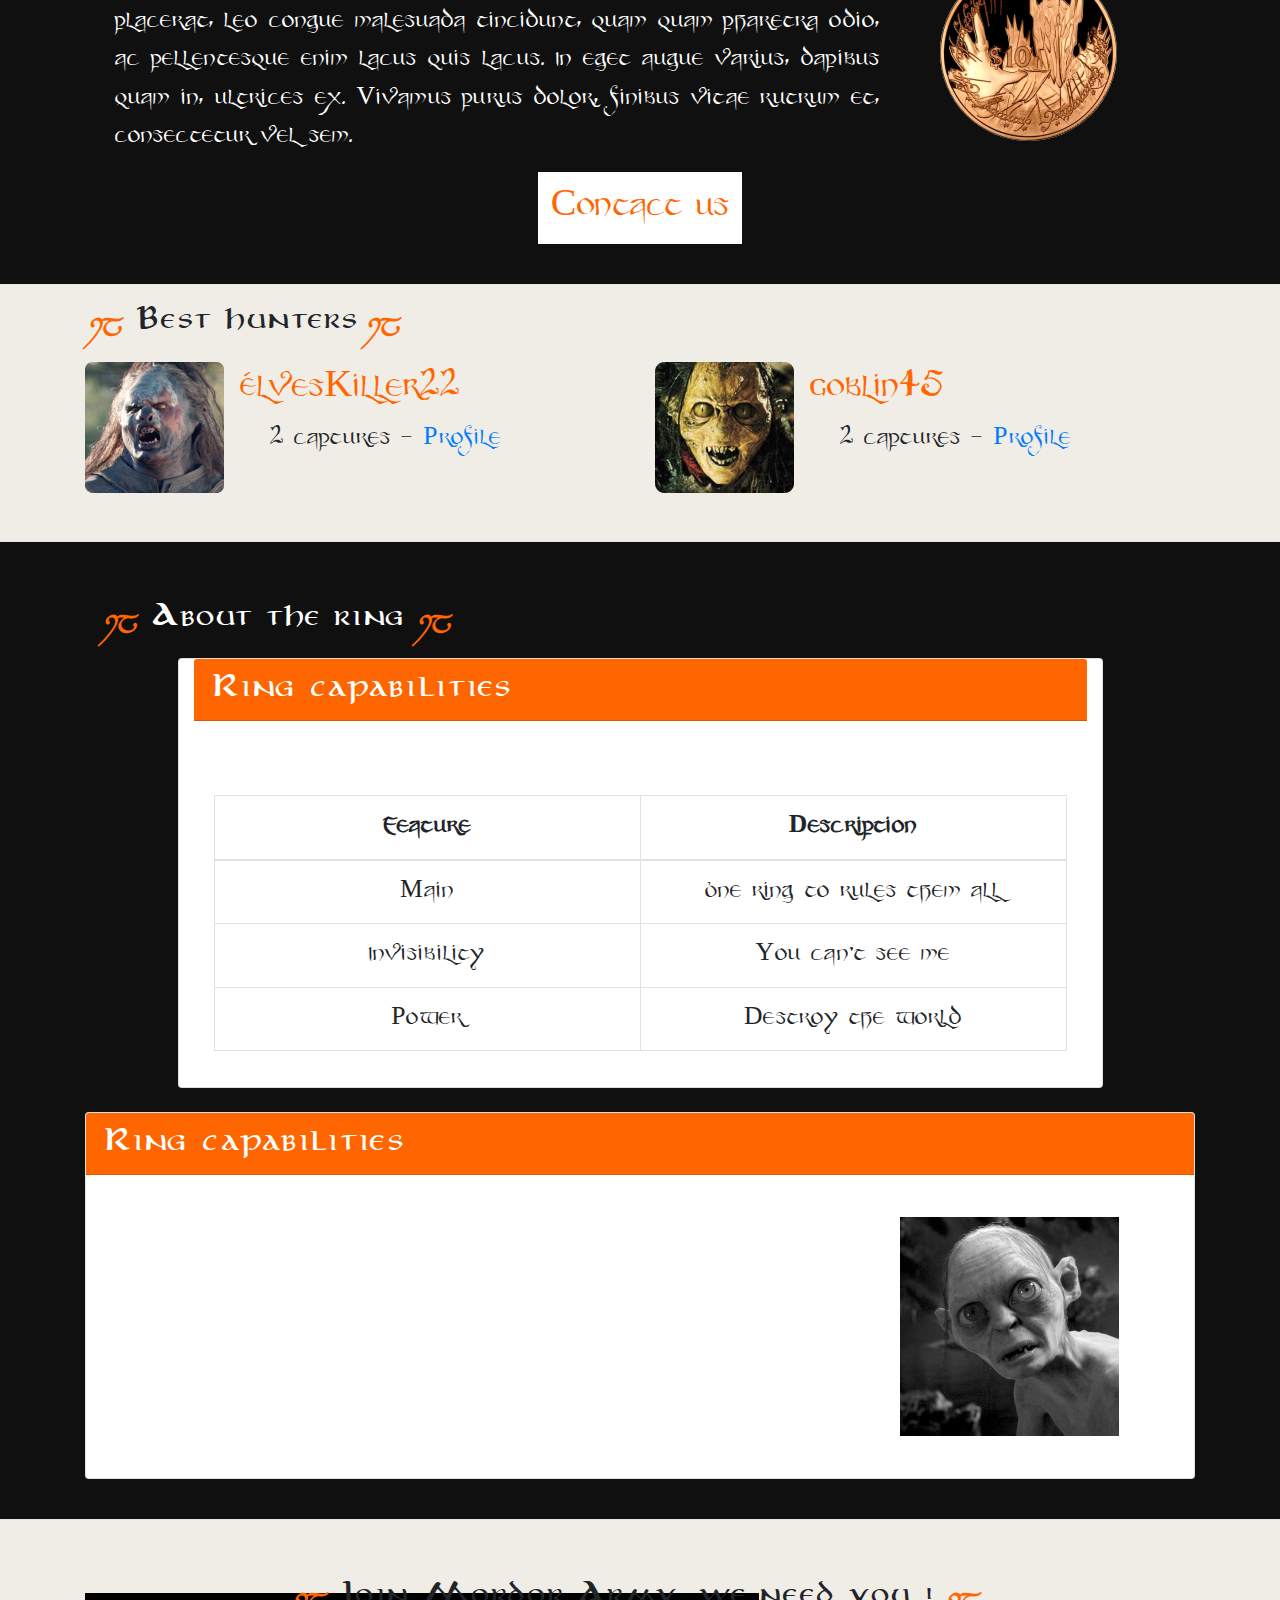
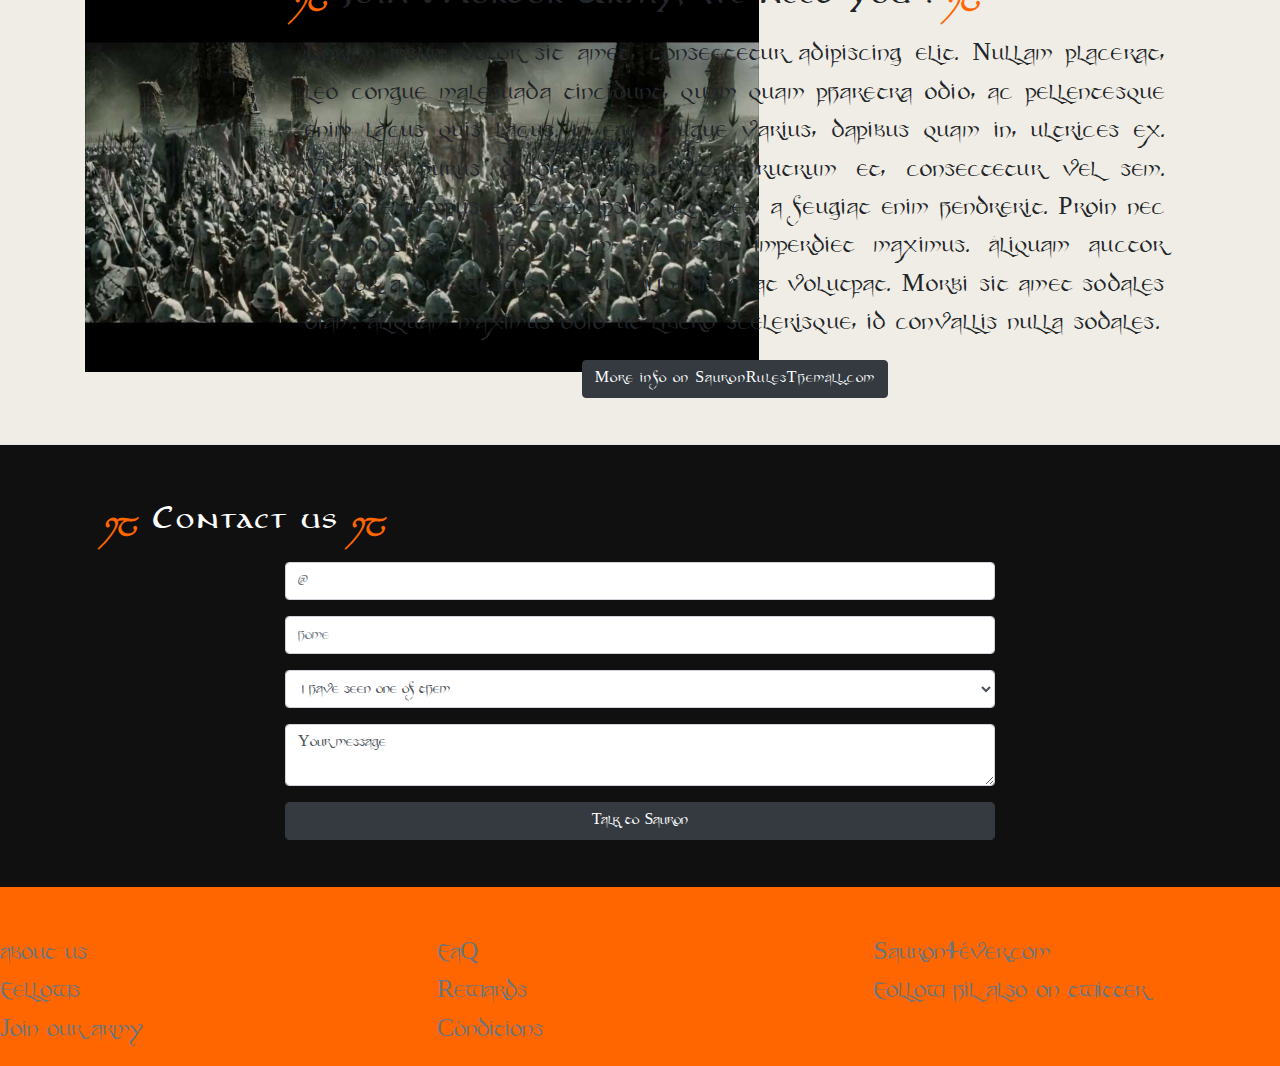
==== commit 0c4afa0f: "Fixed img size problem on fellow section" ====
--- a/index.html
+++ b/index.html
@@ -91,173 +91,184 @@
     </header>
 
     <!-- main container-->
-    <div class="main-container container">
+    <div class="main-container">
 
         <!-- Fellows -->
-        <section class="container fellows-container">
-            <div class="row">
-                <h3 class="col-md12 col-12"><span class="glyph">ij</span> Fellows wanted dead <span class="lower">(or
-                        alive if you want to eat
-                        them later) </span><span class="glyph">ij</span></h3>
-            </div>
-            <nav class="nav justify-content-center fellows-nav">
-                <ul class="nav ">
-                    <li class="nav-item  btn-fellow">
-                        <a class="nav-link " href="#"><span class="glyph">b</span> Most wanted <span class="glyph">b</span></a>
-                    </li>
-                    <li class="nav-item btn-fellow">
-                        <a class="nav-link active" href="#"><span class="glyph">b</span> Most dangerous <span class="glyph">b</span></a>
-                    </li>
-                    <li class="nav-item  btn-fellow">
-                        <a class="nav-link " href="#"><span class="glyph">b</span> Already captured <span class="glyph">b</span></a>
-                    </li>
-                </ul>
-            </nav>
-            <div class="card-deck">
+        <section class="fellows-container">
+            <div class="container">
+                <div class="row">
+                    <h3 class="col-md12 col-12"><span class="glyph">ij</span> Fellows wanted dead <span class="lower">(or
+                            alive if you want to eat
+                            them later) </span><span class="glyph">ij</span></h3>
+                </div>
+                <nav class="nav justify-content-center fellows-nav">
+                    <ul class="nav ">
+                        <li class="nav-item btn-fellow">
+                            <a class="nav-link " href="#"><span class="glyph">b</span> Most wanted <span class="glyph">b</span></a>
+                        </li>
+                        <li class="nav-item btn-fellow">
+                            <a class="nav-link active" href="#"><span class="glyph">b</span> Most dangerous <span class="glyph">b</span></a>
+                        </li>
+                        <li class="nav-item  btn-fellow">
+                            <a class="nav-link " href="#"><span class="glyph">b</span> Already captured <span class="glyph">b</span></a>
+                        </li>
+                    </ul>
+                </nav>
+                <div class="card-deck">
+                    <div class="card">
+                        <div class="wanted-container">
+                            <h3>Gandalf</h3>
+                            <img src="./img/rd_gandalf.png" class="card-img-top" alt="Gandalf">
+                            <div class="banner">
+                                <p>reward <br /><span class="reward">1000</span> golden coins</p>
+                            </div>
+                        </div>
+                        <div class="card-body">
+                            <p class="card-text">a vert dangerous wizard Balrog killer...</p>
+                        </div>
+                    </div>
+                    <div class="card">
+                        <div class="wanted-container">
+                            <h3>Aragorn</h3>
+                            <img src="./img/aragorn.png" class="card-img-top" alt="Gandalf">
+                            <div class="banner">
+                                <p>reward <br /><span class="reward">800</span> golden coins</p>
+                            </div>
+                        </div>
+                        <div class="card-body">
+                            <p class="card-text">sauron's finger says him his sword is dangerous...</p>
+                        </div>
+                    </div>
+                    <div class="card">
+                        <div class="wanted-container">
+                            <h3>Gimly</h3>
+                            <img src="./img/gimli.png" class="card-img-top" alt="Gandalf">
+                            <div class="banner">
+                                <p>reward <span class="reward">1000</span> golden coins</p>
+                            </div>
+                        </div>
+                        <div class="card-body">
+                            <p class="card-text">a dwarf with a beard and an axe...</p>
+                        </div>
+                    </div>
+                </div>
+            </div>
+        </section>
+
+        <hr>
+
+        <!-- reward -->
+        <section class="reward-container">
+            <div class="div container">
+                <div class="row">
+                    <h3><span class="glyph">ij</span> I have captured one of them, how to get my reward ? <span class="glyph">ij</span></h3>
+                </div>
+                <div class="row">
+                    <div class="col-sm-9">
+                        <p class="text-justify">Lorem ipsum dolor sit amet, consectetur adipiscing elit. Nullam
+                            placerat,
+                            leo congue malesuada
+                            tincidunt, quam quam pharetra odio, ac pellentesque enim lacus quis lacus. In eget augue
+                            varius,
+                            dapibus quam in, ultrices ex. Vivamus purus dolor, finibus vitae rutrum et, consectetur vel
+                            sem.
+                        </p>
+                    </div>
+
+                    <div class="col-md-1 d-none d-md-block">
+                        <img src="./img/coin_sauron.png" alt="..." class="rounded-circle">
+                    </div>
+
+                </div>
+                <div class="row justify-content-center">
+                    <a href="#" class="btn btn-white">Contact us</a>
+                </div>
+            </div>
+
+        </section>
+
+
+
+        <hr>
+
+        <!-- Best hunters -->
+        <section class="best-container">
+
+            <div class="container">
+                <div class="row">
+                    <h3><span class="glyph">ij</span> Best hunters<span class="glyph"> ij</span></h3>
+                </div>
+                <div class="row justify-content-around pb-5">
+                    <div class="media col-md-6 col-12">
+                        <img src="./img/hunter1.png" class="mr-3" alt="...">
+                        <div class="media-body">
+                            <h5 class="mt-1">ElvesKiller22</h5>
+                            <p>2 captures - <a href="#">Profile</a></p>
+
+                        </div>
+                    </div>
+                    <div class="media col-md-6 col-12">
+                        <img src="./img/hunter2.png" class="mr-3" alt="...">
+                        <div class="media-body">
+                            <h5 class="mt-1">Goblin45</h5>
+                            <p>2 captures - <a href="#">Profile</a></p>
+                        </div>
+                    </div>
+                </div>
+            </div>
+        </section>
+
+        <hr>
+
+        <!-- About -->
+        <section class="about-container">
+            <div class="container">
+                <h3><span class="glyph">ij</span> About the ring <span class="glyph">ij</span></h3>
+                <div class="card mb-4 col-10 offset-1">
+                    <div class="card-header">
+                        <h4>Ring capabilities</h4>
+                    </div>
+                    <div class="card-body">
+                        <p>What can our master Sauron do with the ring ?</p>
+                        <table class="table text-center table-bordered">
+                            <thead>
+                                <tr>
+                                    <th class="col-6" scope="col">Feature </th>
+                                    <th class="col-6" scope="col">Description</th>
+                                </tr>
+                            </thead>
+                            <tbody class="border border-light">
+                                <tr>
+                                    <td>Main</td>
+                                    <td>One ring to rules them all</td>
+                                </tr>
+                                <tr>
+                                    <td>Invisibility</td>
+                                    <td>You can't see me</td>
+                                </tr>
+                                <tr>
+                                    <td>Power</td>
+                                    <td>Destroy the world</td>
+                                </tr>
+                            </tbody>
+                        </table>
+                    </div>
+                </div>
                 <div class="card">
-                    <div class="wanted-container">
-                        <h3>Gandalf</h3>
-                        <img src="./img/rd_gandalf.png" class="card-img-top mw-75" alt="Gandalf">
-                        <div class="banner">
-                            <p>reward <br/><span class="reward">1000</span> golden coins</p>
-                        </div>
+                    <div class="card-header">
+                        <h4>Ring capabilities</h4>
                     </div>
                     <div class="card-body">
-                        <p class="card-text">a vert dangerous wizard Balrog killer...</p>
-                    </div>
-                </div>
-                <div class="card">
-                    <div class="wanted-container">
-                        <h3>Aragorn</h3>
-                        <img src="./img/aragorn.png" class="card-img-top mw-75" alt="Gandalf">
-                        <div class="banner">
-                            <p>reward <br/><span class="reward">800</span> golden coins</p>
-                        </div>
-                    </div>
-                    <div class="card-body">
-                        <p class="card-text">sauron's finger says him his sword is dangerous...</p>
-                    </div>
-                </div>
-                <div class="card">
-                    <div class="wanted-container">
-                        <h3>Gimly</h3>
-                        <img src="./img/gimli.png" class="card-img-top mw-75" alt="Gandalf">
-                        <div class="banner">
-                            <p>reward <span class="reward">1000</span> golden coins</p>
-                        </div>
-                    </div>
-                    <div class="card-body">
-                        <p class="card-text">a dwarf with a beard and an axe...</p>
-                    </div>
-                </div>
-            </div>
-        </section>
-
-        <hr>
-
-        <!-- reward -->
-        <section class="container reward-container">
-            <div class="row">
-                <h3><span class="glyph">ij</span> I have captured one of them, how to get my reward ? <span class="glyph">ij</span></h3>
-            </div>
-            <div class="row">
-                <div class="col-sm-9">
-                    <p class="text-justify">Lorem ipsum dolor sit amet, consectetur adipiscing elit. Nullam placerat,
-                        leo congue malesuada
-                        tincidunt, quam quam pharetra odio, ac pellentesque enim lacus quis lacus. In eget augue
-                        varius,
-                        dapibus quam in, ultrices ex. Vivamus purus dolor, finibus vitae rutrum et, consectetur vel
-                        sem.
-                    </p>
-                </div>
-
-                <div class="col-md-1 d-none d-md-block">
-                    <img src="./img/coin_sauron.png" alt="..." class="rounded-circle">
-                </div>
-
-            </div>
-            <div class="row justify-content-center">
-                <a href="#" class="btn btn-white">Contact us</a>
-            </div>
-
-        </section>
-
-
-
-        <hr>
-
-        <!-- Best hunters -->
-        <section class="container best-container">
-            <div class="row">
-                <h3><span class="glyph">ij</span> Best hunters<span class="glyph"> ij</span></h3>
-            </div>
-            <div class="row justify-content-between">
-                <div class="media col-md-4 offset-md-1">
-                    <img src="./img/hunter1.png" class="mr-3" alt="...">
-                    <div class="media-body">
-                        <h5 class="mt-0">ElvesKiller22</h5>
-                        <p>2 captures - <a href="#">Profile</a>
-                    </div>
-                </div>
-                <div class="media col-md-4">
-                    <img src="./img/hunter2.png" class="mr-3" alt="...">
-                    <div class="media-body">
-                        <h5 class="mt-0">Goblin45</h5>
-                        <p>2 captures - <a href="#">Profile</a>
-                    </div>
-                </div>
-            </div>
-        </section>
-
-        <hr>
-
-        <!-- About -->
-        <section class="container about-container">
-            <h3><span class="glyph">ij</span> About the ring <span class="glyph">ij</span></h3>
-            <div class="card">
-                <div class="card-header">
-                    <h4>Ring capabilities</h4>
-                </div>
-                <div class="card-body">
-                    <p>What can our master Sauron do with the ring ?</p>
-                    <table class="table text-center table-bordered">
-                        <thead>
-                            <tr>
-                                <th class="col-6" scope="col">Feature </th>
-                                <th class="col-6" scope="col">Description</th>
-                            </tr>
-                        </thead>
-                        <tbody class="border border-light">
-                            <tr>
-                                <td>Main</td>
-                                <td>One ring to rules them all</td>
-                            </tr>
-                            <tr>
-                                <td>Invisibility</td>
-                                <td>You can't see me</td>
-                            </tr>
-                            <tr>
-                                <td>Power</td>
-                                <td>Destroy the world</td>
-                            </tr>
-                        </tbody>
-                    </table>
-                </div>
-            </div>
-            <div class="card">
-                <div class="card-header">
-                    <h4>Ring capabilities</h4>
-                </div>
-                <div class="card-body">
-                    <div class="container">
-                        <div class="row justify-content-center">
-                            <div class="col-md-7">
-                                <p><span>My preciooooooussssss ! Hrk Hrk, we want our preeciooooouuusssss !</span></p>
-                                <p>Gollum</p>
+                        <div class="container">
+                            <div class="row justify-content-center">
+                                <div class="col-md-7">
+                                    <p><span>My preciooooooussssss ! Hrk Hrk, we want our preeciooooouuusssss !</span></p>
+                                    <p>Gollum</p>
+                                </div>
+                                <div class="col-md-2 offset-5 offset-md-0">
+                                    <img src="./img/gollum.png" class="" alt="...">
+                                </div>
                             </div>
-                            <div class="col-md-2 offset-5 offset-md-0">
-                                <img src="./img/gollum.png" class="rounded-circle" alt="...">
-                            </div>
                         </div>
                     </div>
                 </div>
@@ -267,25 +278,30 @@
         <hr>
 
         <!-- Army -->
-        <section class="container army-container">
-            <div class="row">
-                <div class="col-md-2 d-none d-sm-block align-self-center">
-                    <img src="./img/army.png" alt="...">
-                </div>
-                <div class="col-md-10 col-sm-12">
-                    <h3><span class="glyph">ij</span> Join Mordor Army, we need you ! <span class="glyph">ij</span></h3>
-                    <p class="text-justify">Lorem ipsum dolor sit amet, consectetur adipiscing elit. Nullam placerat,
-                        leo congue malesuada
-                        tincidunt, quam quam pharetra odio, ac pellentesque enim lacus quis lacus. In eget augue
-                        varius,
-                        dapibus quam in, ultrices ex. Vivamus purus dolor, finibus vitae rutrum et, consectetur vel
-                        sem.
-                        Quisque tempus erat sed ipsum ultrices, a feugiat enim hendrerit. Proin nec commodo sem.
-                        Vestibulum
-                        accumsan imperdiet maximus. Aliquam auctor tortor a dui egestas cursus. Aliquam erat volutpat.
-                        Morbi sit amet sodales diam. Aliquam maximus odio ut libero scelerisque, id convallis nulla
-                        sodales. </p>
-                    <a href="#" class="btn btn-dark offset-md-4">More info on SauronRulesThemAll.com</a>
+        <section class="army-container">
+
+            <div class="container">
+                <div class="row">
+                    <div class="col-md-2 d-none d-sm-block align-self-center">
+                        <img src="./img/army.png" alt="...">
+                    </div>
+                    <div class="col-md-10 col-sm-12">
+                        <h3><span class="glyph">ij</span> Join Mordor Army, we need you ! <span class="glyph">ij</span></h3>
+                        <p class="text-justify">Lorem ipsum dolor sit amet, consectetur adipiscing elit. Nullam
+                            placerat,
+                            leo congue malesuada
+                            tincidunt, quam quam pharetra odio, ac pellentesque enim lacus quis lacus. In eget augue
+                            varius,
+                            dapibus quam in, ultrices ex. Vivamus purus dolor, finibus vitae rutrum et, consectetur vel
+                            sem.
+                            Quisque tempus erat sed ipsum ultrices, a feugiat enim hendrerit. Proin nec commodo sem.
+                            Vestibulum
+                            accumsan imperdiet maximus. Aliquam auctor tortor a dui egestas cursus. Aliquam erat
+                            volutpat.
+                            Morbi sit amet sodales diam. Aliquam maximus odio ut libero scelerisque, id convallis nulla
+                            sodales. </p>
+                        <a href="#" class="btn btn-dark offset-md-4">More info on SauronRulesThemAll.com</a>
+                    </div>
                 </div>
             </div>
         </section>
@@ -293,31 +309,33 @@
         <hr>
 
         <!-- Contact -->
-        <section class="container contact-container">
-            <h3><span class="glyph">ij</span> Contact us <span class="glyph"> ij</span></h3>
-            <form class="col-md-8 container">
-                <div class="form-group">
-                    <input type="email" placeholder="@" class="form-control">
-                </div>
-                <div class="form-group ">
-                    <input type="text" placeholder="home" class="form-control">
-                </div>
-                <div class="form-group ">
-                    <select class="form-control" name="reasons" id="reasons">
-                        <option value="seen" selected>I have seen one of them</option>
-                        <option value="captured">I have captured one of them</option>
-                        <option value="join">I want to join your army</option>
-                    </select>
-                </div>
-                <div class="form-group">
-                    <textarea class="form-control">Your message</textarea>
-                </div>
-                <input type="submit" class="btn btn-dark form-control" value="Talk to Sauron">
-            </form>
+        <section class="contact-container">
+            <div class="container">
+                <h3><span class="glyph">ij</span> Contact us <span class="glyph"> ij</span></h3>
+                <form class="col-md-8 container">
+                    <div class="form-group">
+                        <input type="email" placeholder="@" class="form-control">
+                    </div>
+                    <div class="form-group ">
+                        <input type="text" placeholder="home" class="form-control">
+                    </div>
+                    <div class="form-group ">
+                        <select class="form-control" name="reasons" id="reasons">
+                            <option value="seen" selected>I have seen one of them</option>
+                            <option value="captured">I have captured one of them</option>
+                            <option value="join">I want to join your army</option>
+                        </select>
+                    </div>
+                    <div class="form-group">
+                        <textarea class="form-control">Your message</textarea>
+                    </div>
+                    <input type="submit" class="btn btn-dark form-control" value="Talk to Sauron">
+                </form>
+            </div>
         </section>
 
         <!-- Footer -->
-        <footer class="pt-4 my-md-5 pt-md-5">
+        <footer class="pt-4 pt-md-5">
             <div class="row">
                 <div class="col-6 col-md">
                     <ul class="list-unstyled text-small">
--- a/style.css
+++ b/style.css
@@ -32,6 +32,13 @@
 h3 {
     margin: 20px;
     font-size: 0.9em;
+}
+
+h5 {
+    font-size: 1.5em;
+    color: #FF6600;
+    font-family: "Party";
+    font-weight: 500;
 }
 
 .glyph {
@@ -70,7 +77,7 @@
 }
 
 section {
-    padding: 25px;
+    padding: 40px 25px;
     letter-spacing: 1.1px;
 }
 
@@ -88,15 +95,6 @@
     padding-bottom: 5px;
 }
 
-/*
-.nav-main a:after {
-    content: " | ";
-    padding-top: 5px;
-    padding-left: 5px;
-}
-*/
-
-
 .nav-main .active {
     border-bottom: 4px solid #fff !important;
 }
@@ -132,7 +130,7 @@
 
 .fellows-container .card {
     background-color: #101010;
-    padding-top: 5px;
+    padding: 5px;
     border-radius: none;
 }
 
@@ -142,23 +140,16 @@
     font-size: 1.2em;
 }
 
-.wanted {
-    padding: 0;
-}
-
 .wanted-container {
     position: relative;
     width: 100%;
-    max-width: 326px;
-    height: 373px;
-    margin: auto;
+    height: auto;
 }
 
 .wanted-container img {
-    position: absolute;
-    top: 0;
-    width: 326px;
-    height: 373px;
+    position: relative;
+    width: 100%;
+    height: auto;
     z-index: 1;
     opacity: 0.6;
     transition: all ease-in-out .30s;
@@ -231,4 +222,21 @@
     color: #FF6600;
     border-radius: 0;
     font-size: 1.5em;
+}
+
+/* hunters */
+
+.best-container img {
+    width: 139px;
+    height: 131px;    
+}
+
+.best-container {
+    padding: 0;
+}
+
+/* About */
+
+.about-container img {
+    
 }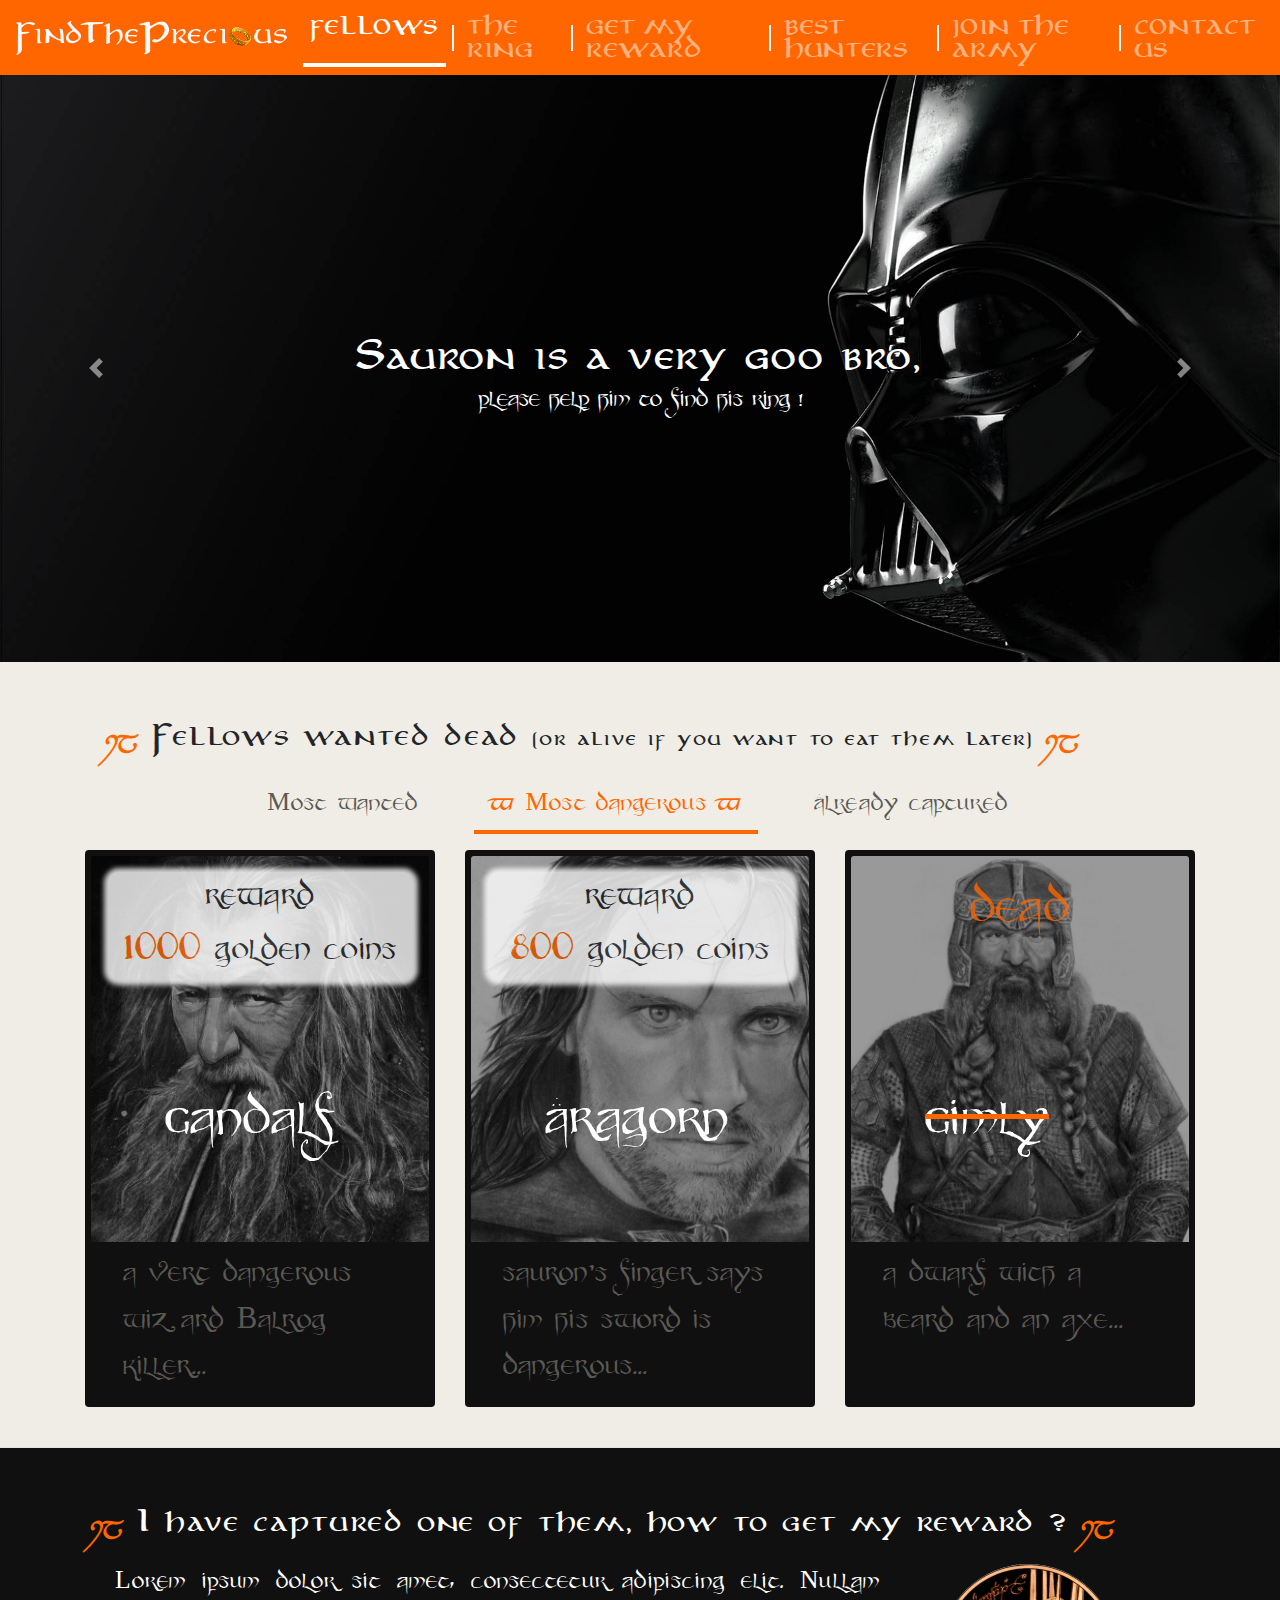
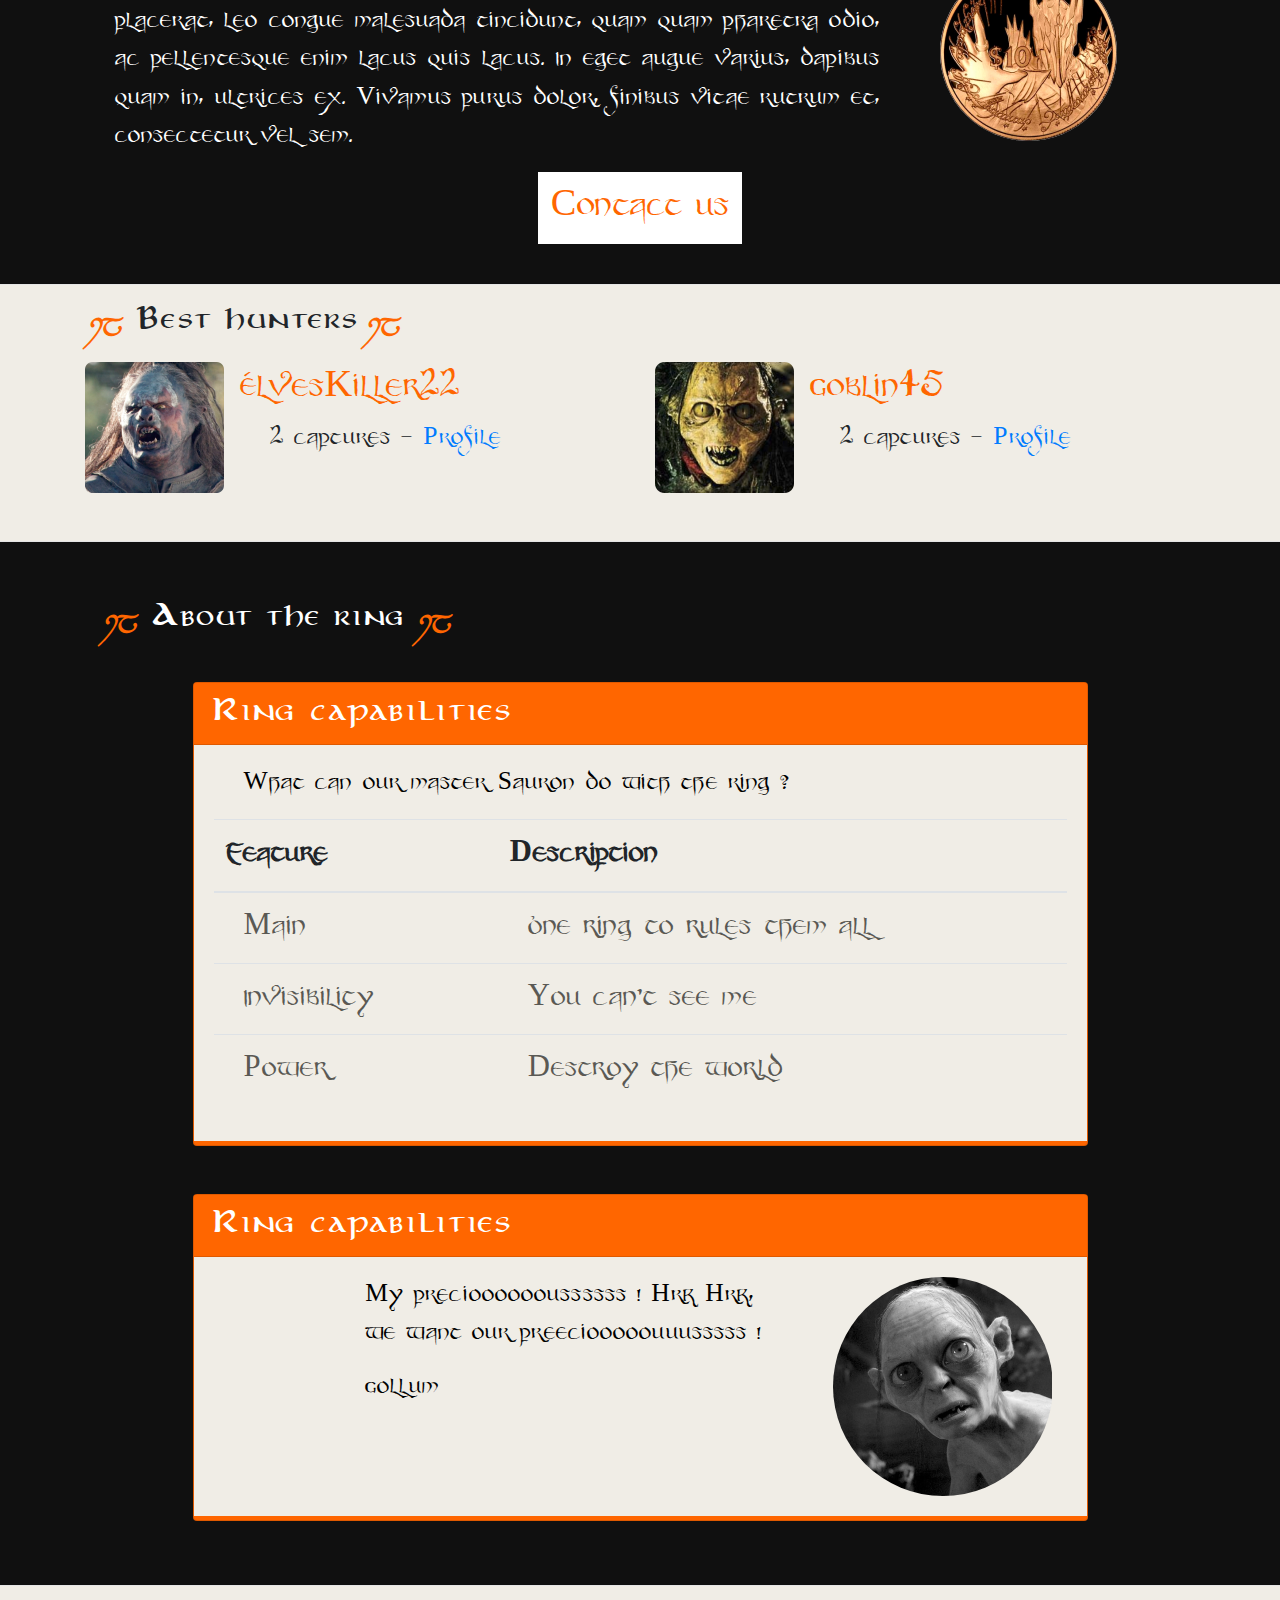
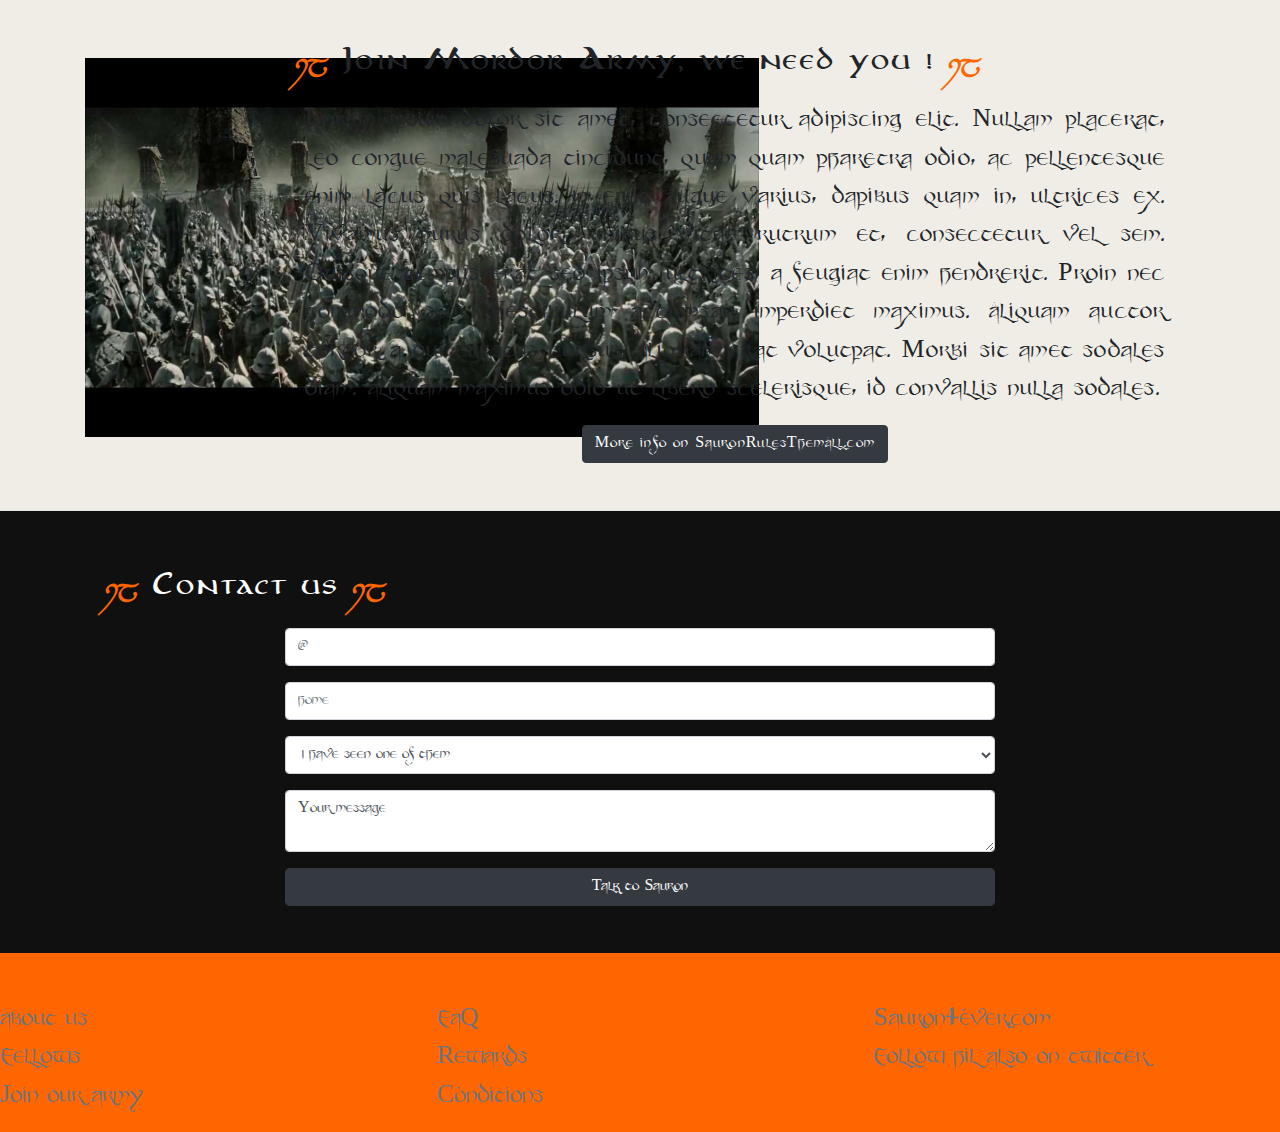
==== commit 92ac212c: "tweaks, fixes to img and table" ====
--- a/index.html
+++ b/index.html
@@ -17,29 +17,34 @@
 
     <header class="">
         <!-- Navbar -->
-        <nav class="navbar navbar-expand-lg navbar-dark sticky-top nav-main">
+        <nav class="navbar navbar-expand-lg navbar-dark ticky-top nav-main">
             <a class="navbar-brand col-xs-4" href="#"><img src="./img/logo.png" alt="logo"></a>
             <button class="navbar-toggler" type="button" data-toggle="collapse" data-target="#navbarNav" aria-controls="navbarNav"
                 aria-expanded="false" aria-label="Toggle navigation">
                 <span class="navbar-toggler-icon"></span>
             </button>
-            <div class="collapse navbar-collapse justify-content-end " id="navbarNav">
+            <div class="collapse navbar-collapse justify-content-end nav-white" id="navbarNav">
                 <ul class="navbar-nav">
                     <li class="nav-item active">
                         <a class="nav-link" href="#">Fellows <span class="sr-only">(current)</span></a>
                     </li>
+                    <div class="white-separator"></div>
                     <li class="nav-item">
                         <a class="nav-link" href="#">The Ring</a>
                     </li>
+                    <div class="white-separator"></div>
                     <li class="nav-item">
                         <a class="nav-link" href="#">Get my reward</a>
                     </li>
+                    <div class="white-separator"></div>
                     <li class="nav-item">
                         <a class="nav-link" href="#">Best hunters</a>
                     </li>
+                    <div class="white-separator"></div>
                     <li class="nav-item">
                         <a class="nav-link" href="#">Join the army</a>
                     </li>
+                    <div class="white-separator"></div>
                     <li class="nav-item">
                         <a class="nav-link" href="#">Contact us</a>
                     </li>
@@ -116,7 +121,7 @@
                 </nav>
                 <div class="card-deck">
                     <div class="card">
-                        <div class="wanted-container">
+                        <div class="wanted-container alive">
                             <h3>Gandalf</h3>
                             <img src="./img/rd_gandalf.png" class="card-img-top" alt="Gandalf">
                             <div class="banner">
@@ -128,7 +133,7 @@
                         </div>
                     </div>
                     <div class="card">
-                        <div class="wanted-container">
+                        <div class="wanted-container alive">
                             <h3>Aragorn</h3>
                             <img src="./img/aragorn.png" class="card-img-top" alt="Gandalf">
                             <div class="banner">
@@ -141,10 +146,10 @@
                     </div>
                     <div class="card">
                         <div class="wanted-container">
-                            <h3>Gimly</h3>
+                            <h3 class="dead-text">Gimly</h3>
                             <img src="./img/gimli.png" class="card-img-top" alt="Gandalf">
-                            <div class="banner">
-                                <p>reward <span class="reward">1000</span> golden coins</p>
+                            <div class="banner dead">
+                                <p><span class="reward">dead</span></p>
                             </div>
                         </div>
                         <div class="card-body">
@@ -224,55 +229,59 @@
         <section class="about-container">
             <div class="container">
                 <h3><span class="glyph">ij</span> About the ring <span class="glyph">ij</span></h3>
-                <div class="card mb-4 col-10 offset-1">
-                    <div class="card-header">
-                        <h4>Ring capabilities</h4>
-                    </div>
-                    <div class="card-body">
-                        <p>What can our master Sauron do with the ring ?</p>
-                        <table class="table text-center table-bordered">
-                            <thead>
-                                <tr>
-                                    <th class="col-6" scope="col">Feature </th>
-                                    <th class="col-6" scope="col">Description</th>
-                                </tr>
-                            </thead>
-                            <tbody class="border border-light">
-                                <tr>
-                                    <td>Main</td>
-                                    <td>One ring to rules them all</td>
-                                </tr>
-                                <tr>
-                                    <td>Invisibility</td>
-                                    <td>You can't see me</td>
-                                </tr>
-                                <tr>
-                                    <td>Power</td>
-                                    <td>Destroy the world</td>
-                                </tr>
-                            </tbody>
-                        </table>
-                    </div>
-                </div>
-                <div class="card">
-                    <div class="card-header">
-                        <h4>Ring capabilities</h4>
-                    </div>
-                    <div class="card-body">
-                        <div class="container">
-                            <div class="row justify-content-center">
-                                <div class="col-md-7">
-                                    <p><span>My preciooooooussssss ! Hrk Hrk, we want our preeciooooouuusssss !</span></p>
-                                    <p>Gollum</p>
+
+                <div class=" col-12 col-md-10 offset-md-1 d-flex flex-column justify-content-center">
+                    <div class="card my-4 pb-1">
+                        <div class="card-header">
+                            <h4>Ring capabilities</h4>
+                        </div>
+                        <div class="card-body">
+                            <p>What can our master Sauron do with the ring ?</p>
+                            <div class="table-responsive-sm">
+                                <table class="table border-0">
+                                    <thead class="w-100 border-bottom border-dark">
+                                        <tr class="">
+                                            <th class="col-4" scope="col">Feature </th>
+                                            <th class="col-8" scope="col">Description</th>
+                                        </tr>
+                                    </thead>
+                                    <tbody class="mw-100">
+                                        <tr class="">
+                                            <td>Main</td>
+                                            <td>One ring to rules them all</td>
+                                        </tr>
+                                        <tr class="">
+                                            <td>Invisibility</td>
+                                            <td>You can't see me</td>
+                                        </tr>
+                                        <tr class="">
+                                            <td>Power</td>
+                                            <td>Destroy the world</td>
+                                        </tr>
+                                    </tbody>
+                                </table>
+                            </div>
+                        </div>
+                    </div>
+                    <div class="card my-4 pb-1">
+                        <div class="card-header">
+                            <h4>Ring capabilities</h4>
+                        </div>
+                        <div class="card-body">
+                            <div class="container">
+                                <div class="row justify-content-center">
+                                    <div class="col-md-7">
+                                        <p><span>My preciooooooussssss ! Hrk Hrk, we want our preeciooooouuusssss !</span></p>
+                                        <p>Gollum</p>
+                                    </div>
+                                    <div class="col-md-2 offset-5 offset-md-0">
+                                        <img src="./img/gollum.png" class="rounded-circle" alt="...">
+                                    </div>
                                 </div>
-                                <div class="col-md-2 offset-5 offset-md-0">
-                                    <img src="./img/gollum.png" class="" alt="...">
-                                </div>
-                            </div>
-                        </div>
-                    </div>
-                </div>
-            </div>
+                            </div>
+                        </div>
+                    </div>
+                </div>
         </section>
 
         <hr>
--- a/style.css
+++ b/style.css
@@ -22,7 +22,7 @@
     padding: 0;
     font-family: "Party";
     font-size: 1.6em;
-    overflow: hidden auto;    
+    overflow: hidden auto;   
 }
 
 h1, h2, h3, h4, h5, h6 {
@@ -48,9 +48,18 @@
     align-self: top;
 }
 
+.white-separator {
+    margin: auto 6px;
+
+    
+    height: 26px;
+    width: 3px;
+    background-color: #FFF;
+}
+
 .nav-main,
 .card-header,
-footer {
+footer, .card {
     background-color: #FF6600;
 }
 
@@ -63,7 +72,7 @@
 
 .fellows-container,
 .best-container,
-.army-container {
+.army-container, .about-container .card-body {
     background-color: #F0EDE6;
 }
 
@@ -90,7 +99,6 @@
 }
 
 .nav-main a {
-    color: #fff !important;
     margin-bottom: 0;
     padding-bottom: 5px;
 }
@@ -183,6 +191,21 @@
     box-shadow: 1px 1px 5px 5px #fff;
 }
 
+.dead {
+    background-color: transparent;
+    border-radius: 0;
+    box-shadow: none;
+    font-size: 1.5em;
+    font-weight: 500;
+    z-index: 51;
+}
+
+.dead-text {
+    text-decoration: line-through;
+    text-decoration-color: #FF6600;
+    font-size: 1.5em;    
+}
+
 .banner p {
     margin: auto;
     padding: 0;
@@ -237,6 +260,18 @@
 
 /* About */
 
-.about-container img {
-    
+.about-container .card-body {
+    color: #000;
+}
+
+table {
+    font-size: 1.2em;
+}
+
+tbody {
+    color: #5A5954;
+}
+
+td {
+    padding-left : 30px !important;
 }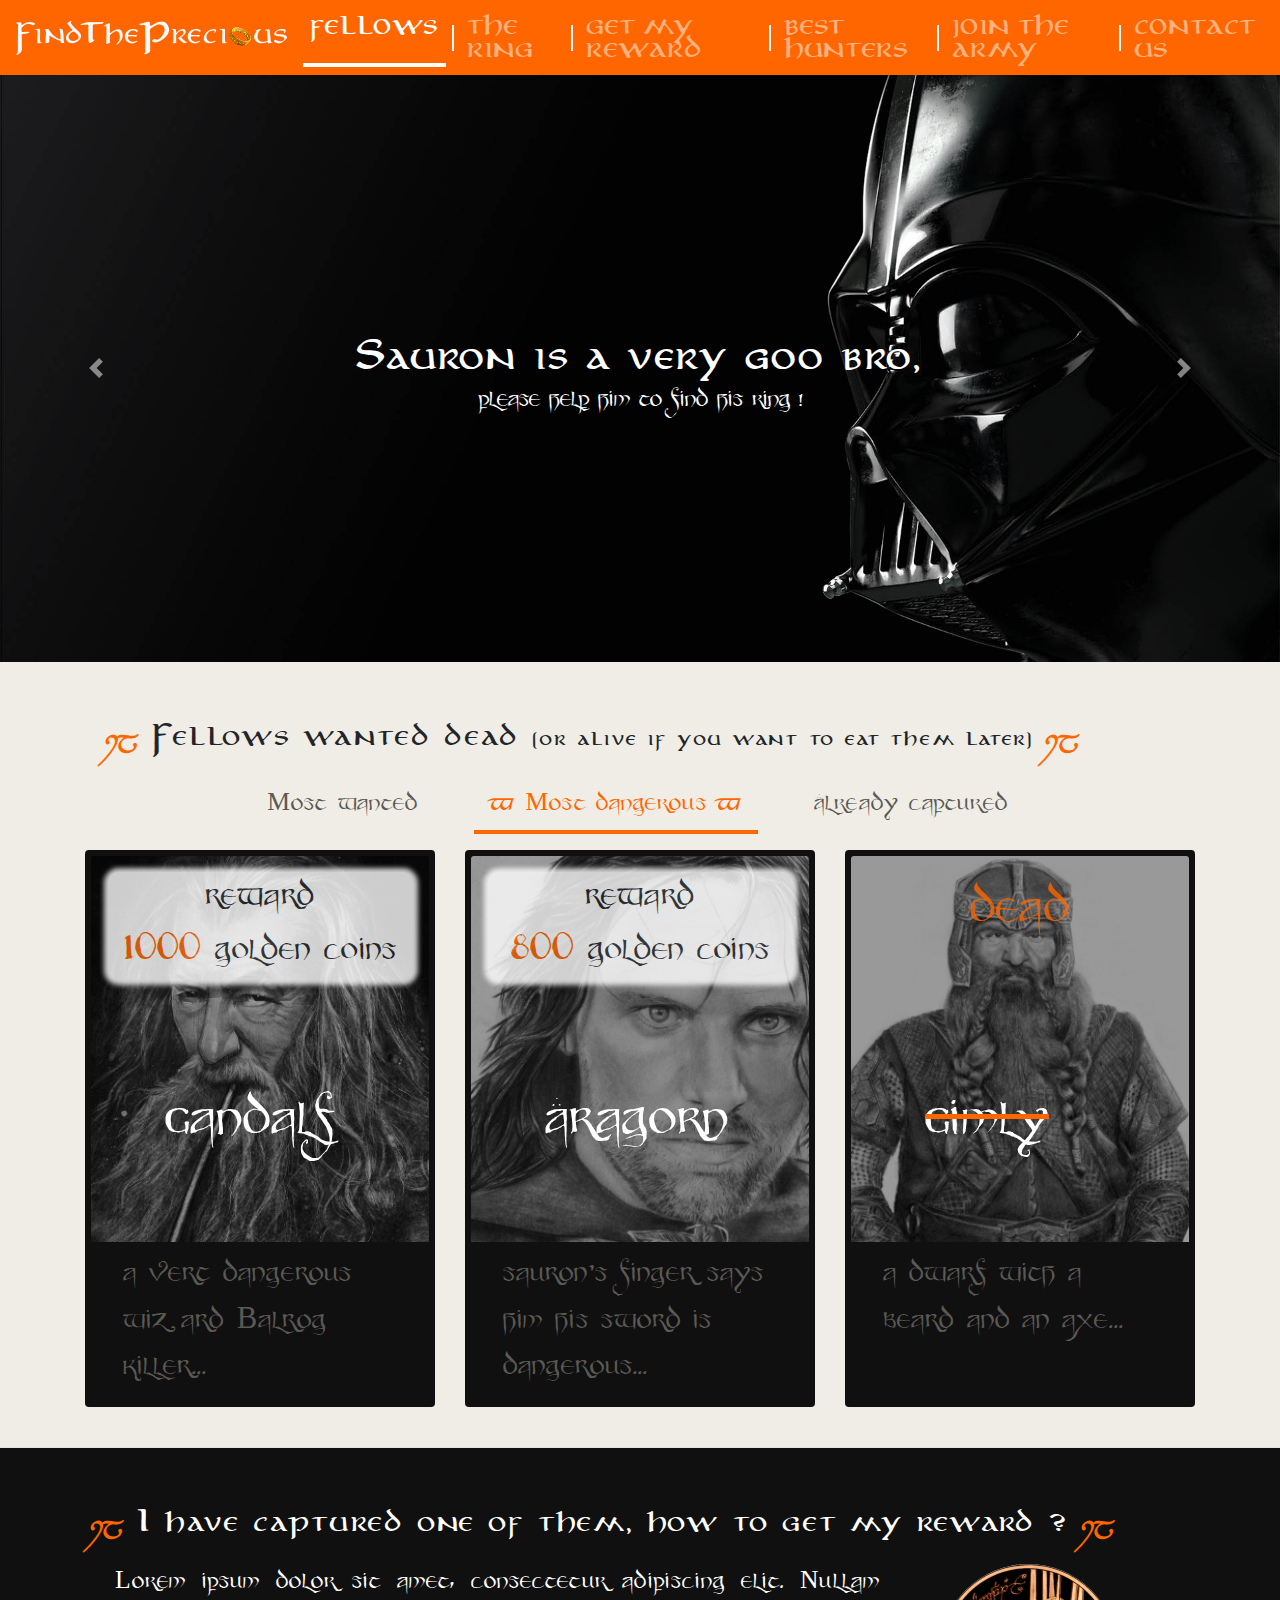
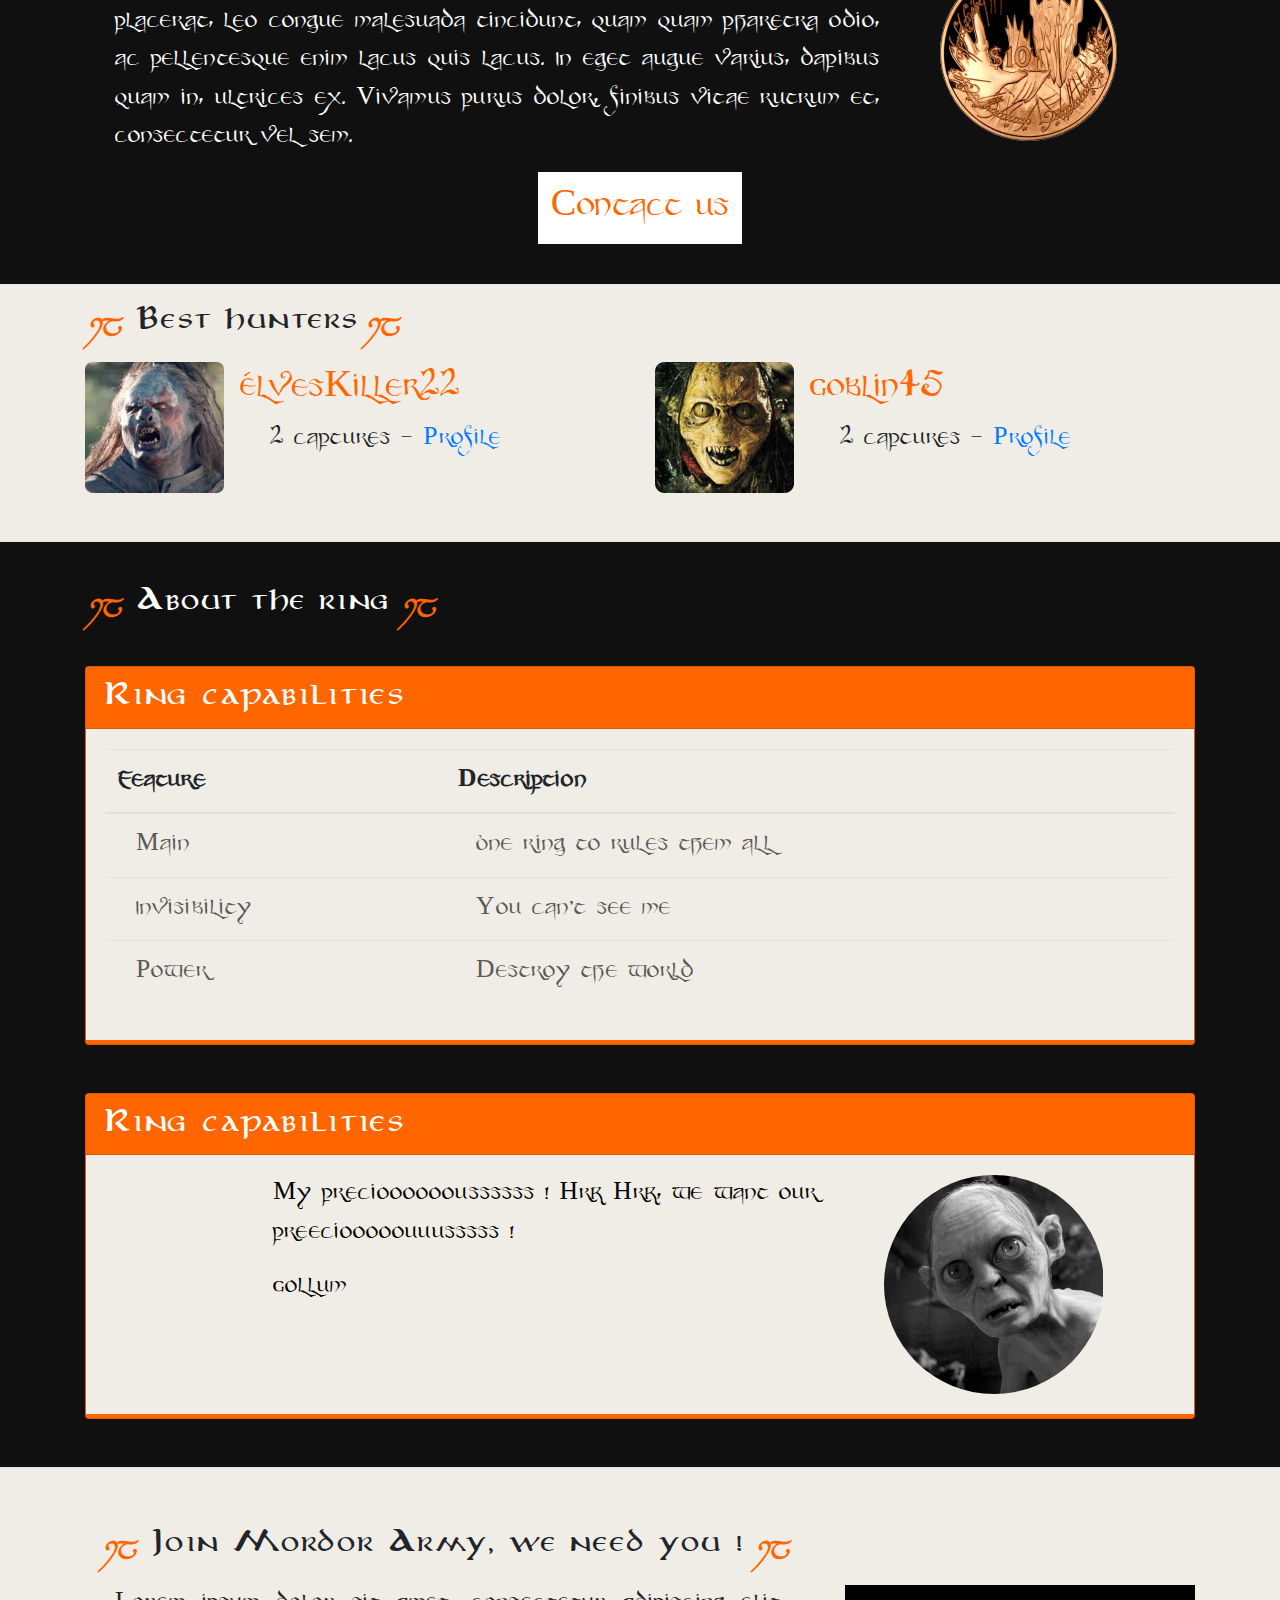
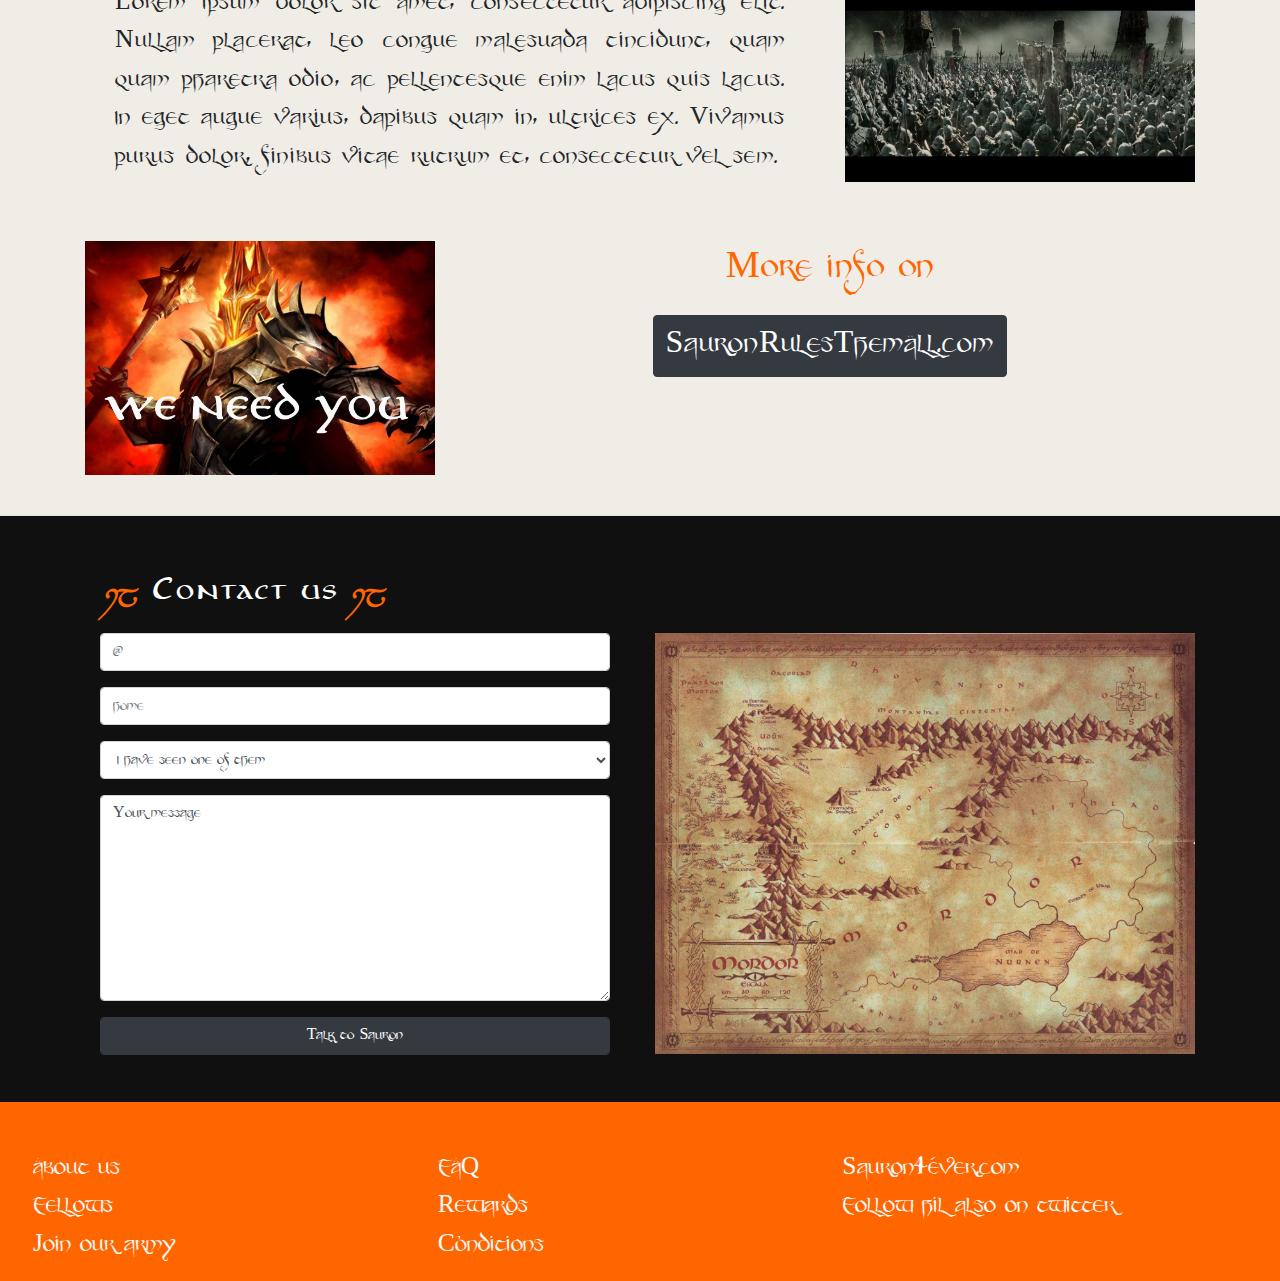
==== commit 09b7d4c2: "Final version, fixed table and footer" ====
--- a/index.html
+++ b/index.html
@@ -192,10 +192,7 @@
 
         </section>
 
-
-
-        <hr>
-
+        <hr>
         <!-- Best hunters -->
         <section class="best-container">
 
@@ -226,26 +223,28 @@
         <hr>
 
         <!-- About -->
-        <section class="about-container">
-            <div class="container">
-                <h3><span class="glyph">ij</span> About the ring <span class="glyph">ij</span></h3>
-
-                <div class=" col-12 col-md-10 offset-md-1 d-flex flex-column justify-content-center">
-                    <div class="card my-4 pb-1">
-                        <div class="card-header">
-                            <h4>Ring capabilities</h4>
-                        </div>
-                        <div class="card-body">
-                            <p>What can our master Sauron do with the ring ?</p>
-                            <div class="table-responsive-sm">
-                                <table class="table border-0">
-                                    <thead class="w-100 border-bottom border-dark">
+        <section class="about-container py-4 ">
+            <div class="container">
+
+                <div class="row">
+                    <h3><span class="glyph">ij</span> About the ring <span class="glyph">ij</span></h3>
+                </div>
+
+                <div class="row">
+                    <div class="col-12">
+                        <div class="card my-4 pb-1">
+                            <div class="card-header">
+                                <h4>Ring capabilities</h4>
+                            </div>
+                            <div class="card-body">
+                                <table class="table">
+                                    <thead class="border-bottom border-dark">
                                         <tr class="">
-                                            <th class="col-4" scope="col">Feature </th>
-                                            <th class="col-8" scope="col">Description</th>
+                                            <th class="" scope="col">Feature </th>
+                                            <th class="" scope="col">Description</th>
                                         </tr>
                                     </thead>
-                                    <tbody class="mw-100">
+                                    <tbody class="">
                                         <tr class="">
                                             <td>Main</td>
                                             <td>One ring to rules them all</td>
@@ -260,59 +259,68 @@
                                         </tr>
                                     </tbody>
                                 </table>
-                            </div>
-                        </div>
-                    </div>
-                    <div class="card my-4 pb-1">
-                        <div class="card-header">
-                            <h4>Ring capabilities</h4>
-                        </div>
-                        <div class="card-body">
-                            <div class="container">
+
+                            </div>
+
+                        </div>
+                    </div>
+                </div>
+                <div class="row">
+                    <div class="col-12">
+                        <div class="card my-4 pb-1">
+                            <div class="card-header">
+                                <h4>Ring capabilities</h4>
+                            </div>
+                            <div class="card-body">
                                 <div class="row justify-content-center">
                                     <div class="col-md-7">
                                         <p><span>My preciooooooussssss ! Hrk Hrk, we want our preeciooooouuusssss !</span></p>
                                         <p>Gollum</p>
                                     </div>
-                                    <div class="col-md-2 offset-5 offset-md-0">
+                                    <div class="col-md-2 offset-1 offset-md-0">
                                         <img src="./img/gollum.png" class="rounded-circle" alt="...">
                                     </div>
                                 </div>
-                            </div>
-                        </div>
-                    </div>
-                </div>
+
+                            </div>
+                        </div>
+                    </div>
+                </div>
+            </div>
         </section>
 
         <hr>
 
         <!-- Army -->
         <section class="army-container">
-
-            <div class="container">
-                <div class="row">
-                    <div class="col-md-2 d-none d-sm-block align-self-center">
-                        <img src="./img/army.png" alt="...">
-                    </div>
-                    <div class="col-md-10 col-sm-12">
-                        <h3><span class="glyph">ij</span> Join Mordor Army, we need you ! <span class="glyph">ij</span></h3>
+            <div class="container">
+                <h3><span class="glyph">ij</span> Join Mordor Army, we need you ! <span class="glyph">ij</span></h3>
+                <div class="row mb-5">
+
+                    <div class="col-md-8 col-sm-12">
                         <p class="text-justify">Lorem ipsum dolor sit amet, consectetur adipiscing elit. Nullam
                             placerat,
                             leo congue malesuada
                             tincidunt, quam quam pharetra odio, ac pellentesque enim lacus quis lacus. In eget augue
                             varius,
                             dapibus quam in, ultrices ex. Vivamus purus dolor, finibus vitae rutrum et, consectetur vel
-                            sem.
-                            Quisque tempus erat sed ipsum ultrices, a feugiat enim hendrerit. Proin nec commodo sem.
-                            Vestibulum
-                            accumsan imperdiet maximus. Aliquam auctor tortor a dui egestas cursus. Aliquam erat
-                            volutpat.
-                            Morbi sit amet sodales diam. Aliquam maximus odio ut libero scelerisque, id convallis nulla
-                            sodales. </p>
-                        <a href="#" class="btn btn-dark offset-md-4">More info on SauronRulesThemAll.com</a>
-                    </div>
-                </div>
-            </div>
+                            sem.</p>
+                    </div>
+                    <div class="col-md-4 d-none d-sm-block ">
+                        <img class="mw-100" src="./img/army.png" alt="...">
+                    </div>
+                </div>
+                <div class="row">
+                    <div class="col-md-4 d-none d-sm-block">
+                        <img class="mw-100" src="img/weneedyou-1.png" alt="...">
+                    </div>
+                    <div class="col-md-8 col-sm-12 text-center sauron-link">
+                        <p class="reward">More info on</p>
+                        <div class="row">
+                            <a href="#" class="btn btn-dark mx-auto">SauronRulesThemAll.com</a>
+                        </div>
+                    </div>
+                </div>
         </section>
 
         <hr>
@@ -321,49 +329,55 @@
         <section class="contact-container">
             <div class="container">
                 <h3><span class="glyph">ij</span> Contact us <span class="glyph"> ij</span></h3>
-                <form class="col-md-8 container">
-                    <div class="form-group">
-                        <input type="email" placeholder="@" class="form-control">
-                    </div>
-                    <div class="form-group ">
-                        <input type="text" placeholder="home" class="form-control">
-                    </div>
-                    <div class="form-group ">
-                        <select class="form-control" name="reasons" id="reasons">
-                            <option value="seen" selected>I have seen one of them</option>
-                            <option value="captured">I have captured one of them</option>
-                            <option value="join">I want to join your army</option>
-                        </select>
-                    </div>
-                    <div class="form-group">
-                        <textarea class="form-control">Your message</textarea>
-                    </div>
-                    <input type="submit" class="btn btn-dark form-control" value="Talk to Sauron">
-                </form>
-            </div>
+                <div class="row">
+                    <div class="col-12 col-md-6">
+                        <form class="col-12 container">
+                            <div class="form-group">
+                                <input type="email" placeholder="@" class="form-control">
+                            </div>
+                            <div class="form-group ">
+                                <input type="text" placeholder="home" class="form-control">
+                            </div>
+                            <div class="form-group ">
+                                <select class="form-control" name="reasons" id="reasons">
+                                    <option value="seen" selected>I have seen one of them</option>
+                                    <option value="captured">I have captured one of them</option>
+                                    <option value="join">I want to join your army</option>
+                                </select>
+                            </div>
+                            <div class="form-group">
+                                <textarea class="form-control" rows="8">Your message</textarea>
+                            </div>
+                            <input type="submit" class="btn btn-dark form-control" value="Talk to Sauron">
+                        </form>
+                    </div>
+                    <div class="col-md-6 d-none d-md-block">
+                        <img src="./img/map.png" class="mw-100" alt="map">
+                    </div>
+                </div>
         </section>
 
         <!-- Footer -->
-        <footer class="pt-4 pt-md-5">
+        <footer class="px-4 pt-md-5 px-5 text-light">
             <div class="row">
-                <div class="col-6 col-md">
+                <div class="col-6 col-md nav">
+                    <ul class="list-unstyled text-small ">
+                        <li><a class="text-light nav-item" href="#">About us</a></li>
+                        <li><a class="text-light nav-item" href="#">Fellows</a></li>
+                        <li><a class="text-light nav-item" href="#">Join our army</a></li>
+                    </ul>
+                </div>
+                <div class="col-6 col-md nav">
                     <ul class="list-unstyled text-small">
-                        <li><a class="text-muted" href="#">About us</a></li>
-                        <li><a class="text-muted" href="#">Fellows</a></li>
-                        <li><a class="text-muted" href="#">Join our army</a></li>
+                        <li><a class="text-light nav-item" href="#">FAQ</a></li>
+                        <li><a class="text-light nav-item" href="#">Rewards</a></li>
+                        <li><a class="text-light nav-item" href="#">COnditions</a></li>
                     </ul>
                 </div>
-                <div class="col-6 col-md">
+                <div class="col-6 col-md nav">
                     <ul class="list-unstyled text-small">
-                        <li><a class="text-muted" href="#">FAQ</a></li>
-                        <li><a class="text-muted" href="#">Rewards</a></li>
-                        <li><a class="text-muted" href="#">COnditions</a></li>
-                    </ul>
-                </div>
-                <div class="col-6 col-md">
-                    <ul class="list-unstyled text-small">
-                        <li><a class="text-muted" href="#">Sauron4Ever.com</a></li>
-                        <li><a class="text-muted" href="#">Follow hil also on twitter</a></li>
+                        <li><a class="text-light nav-item" href="#">Sauron4Ever.com</a></li>
+                        <li><a class="text-light nav-item" href="#">Follow hil also on twitter</a></li>
                     </ul>
                 </div>
             </div>
--- a/style.css
+++ b/style.css
@@ -49,9 +49,7 @@
 }
 
 .white-separator {
-    margin: auto 6px;
-
-    
+    margin: auto 6px;    
     height: 26px;
     width: 3px;
     background-color: #FFF;
@@ -264,8 +262,9 @@
     color: #000;
 }
 
-table {
-    font-size: 1.2em;
+.about-container {
+    padding: 0;
+    margin: 0;
 }
 
 tbody {
@@ -274,4 +273,15 @@
 
 td {
     padding-left : 30px !important;
+}
+
+/* */
+.sauron-link {
+    font-size: 1.5em;
+}
+
+.sauron-link a {
+    font-size: 2rem;
+    max-width: 80%;
+    margin: auto;
 }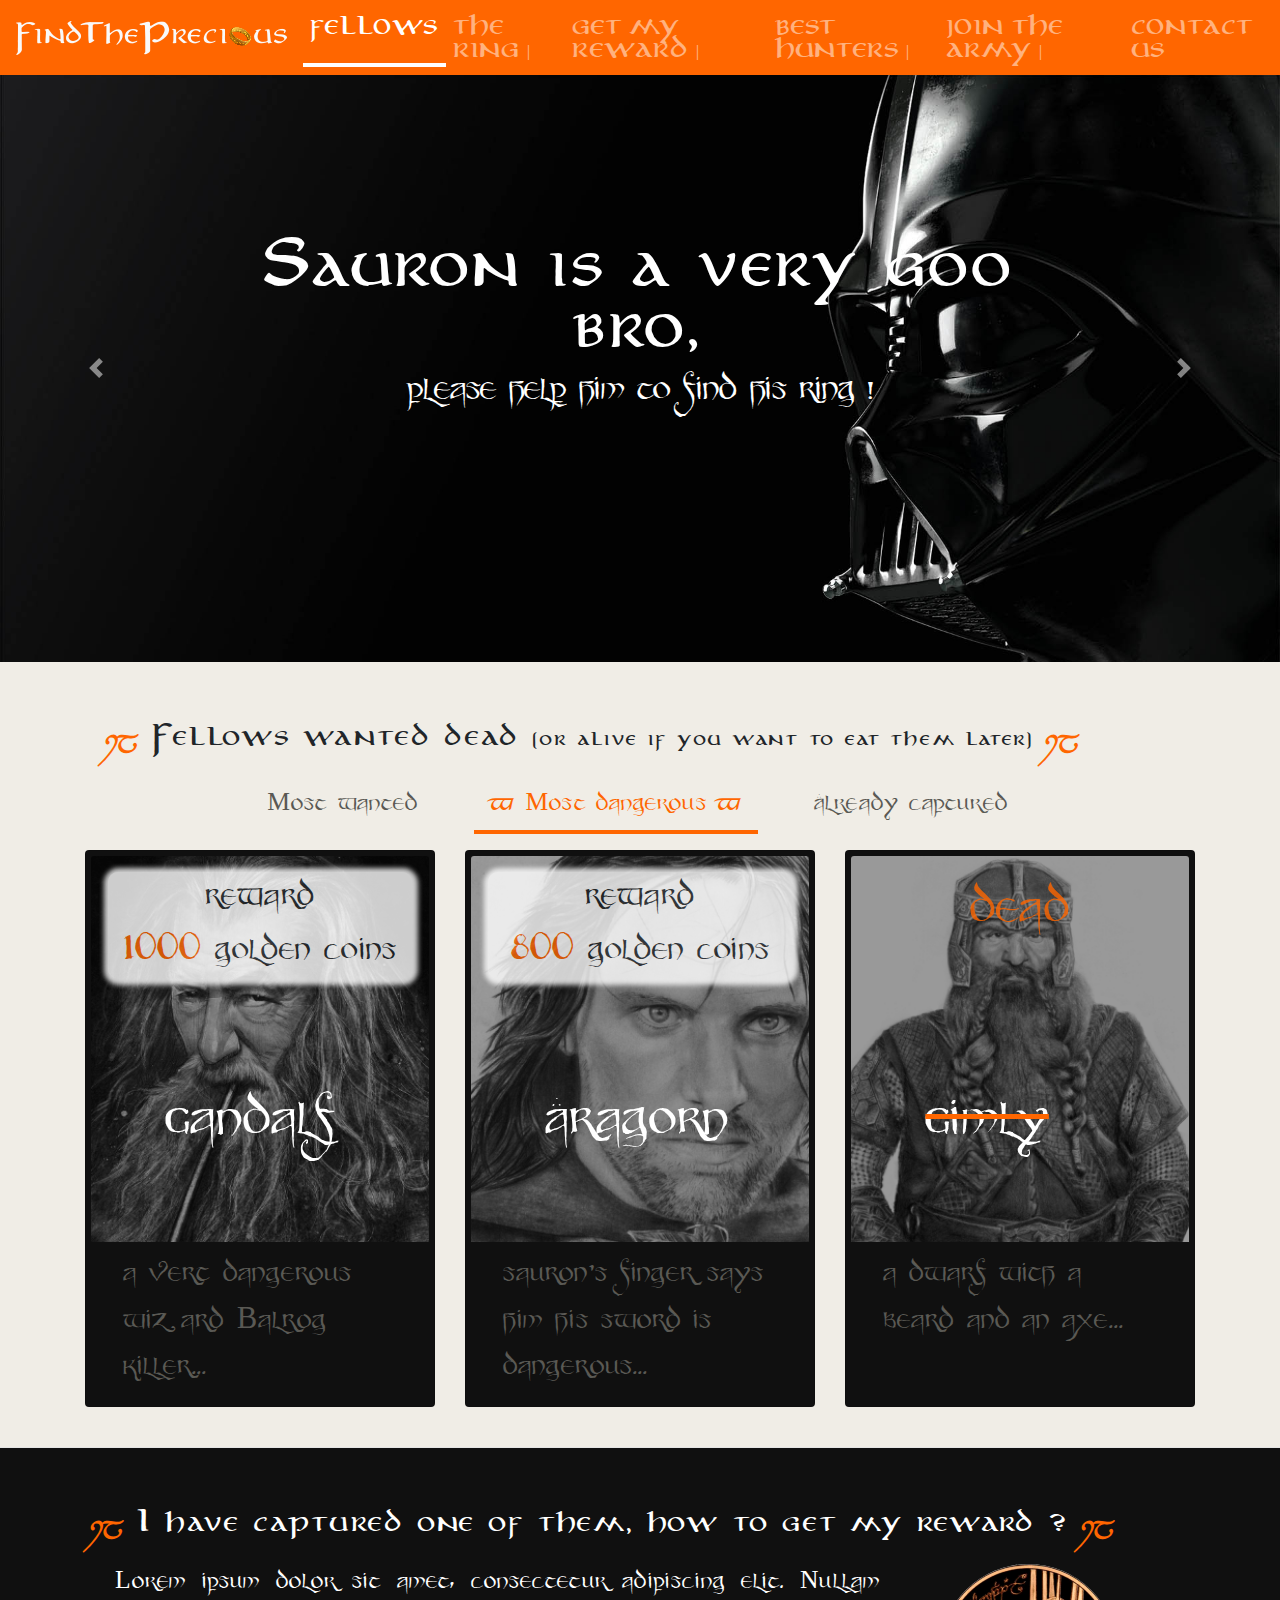
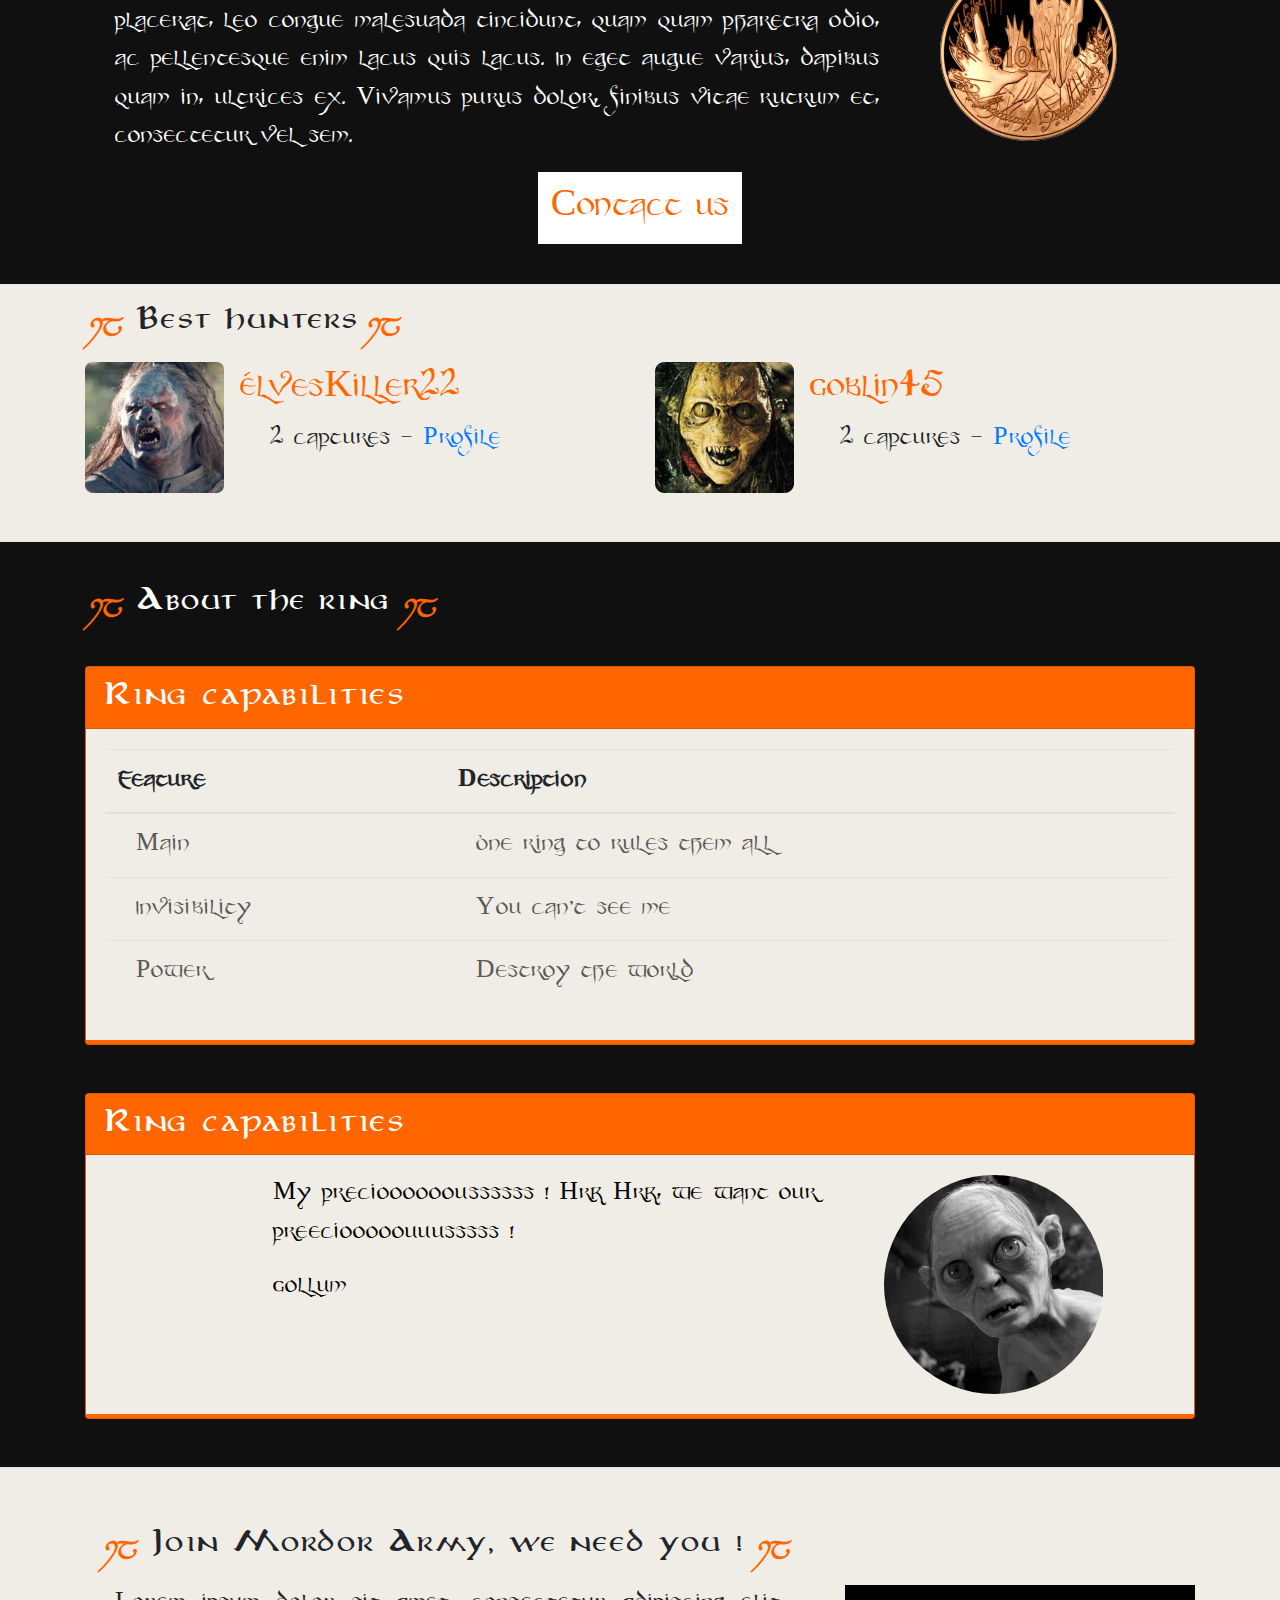
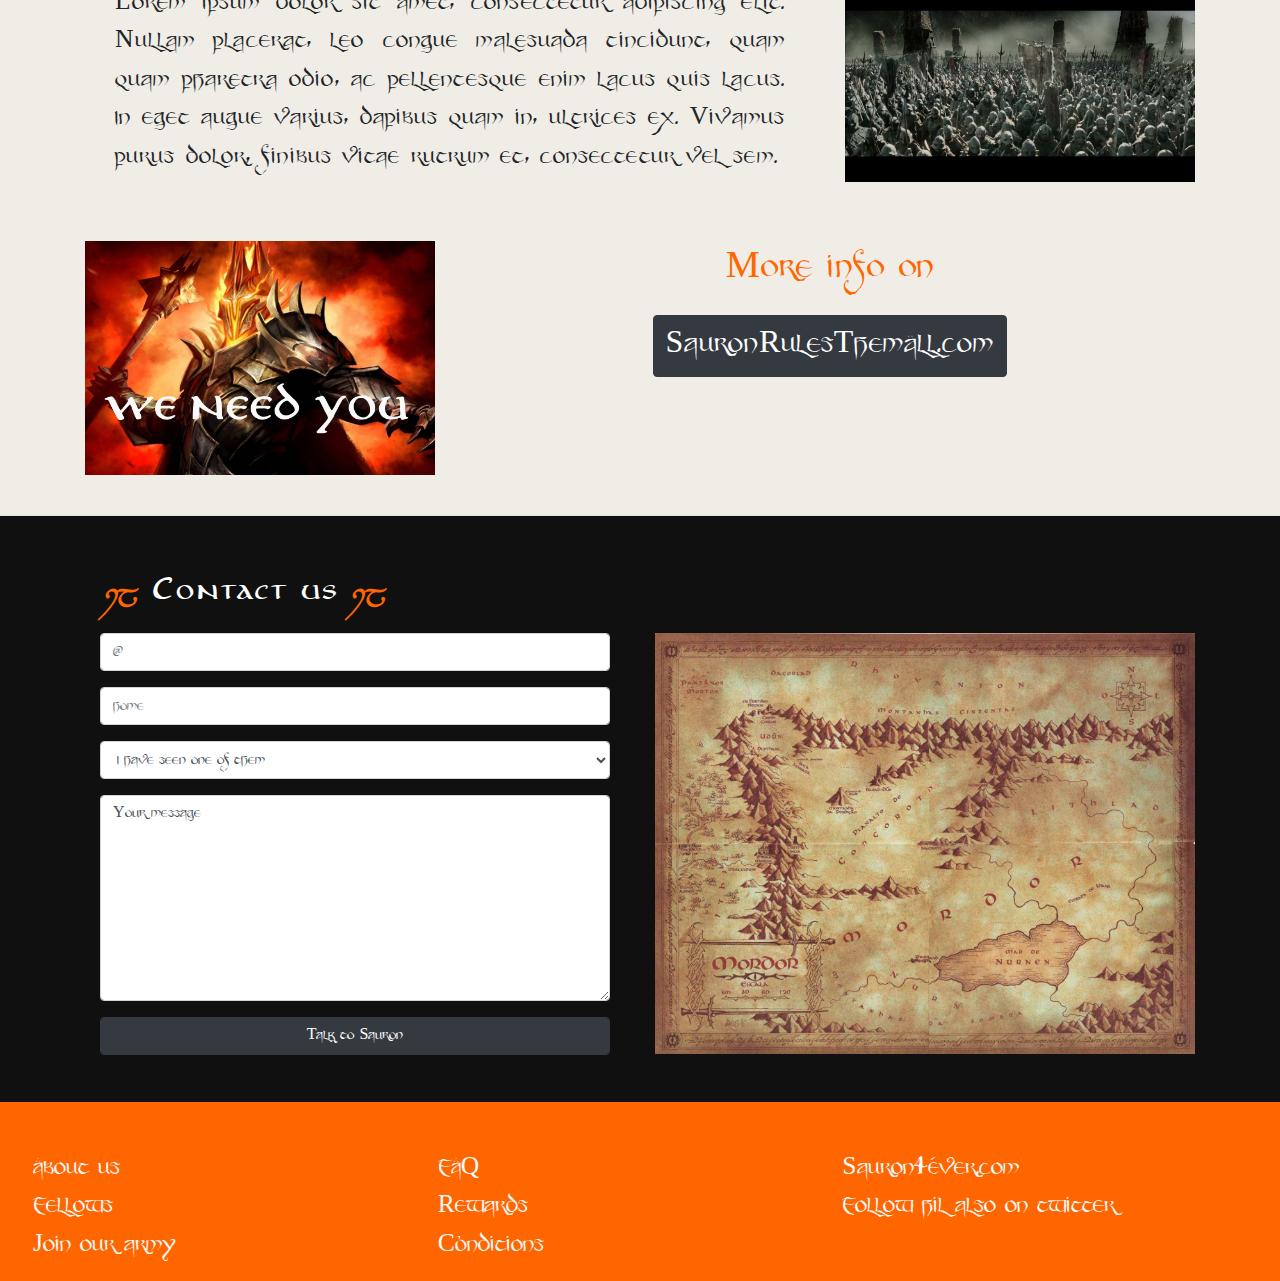
==== commit 1f0658b2: "Fixed validator and slider img" ====
--- a/index.html
+++ b/index.html
@@ -28,23 +28,20 @@
                     <li class="nav-item active">
                         <a class="nav-link" href="#">Fellows <span class="sr-only">(current)</span></a>
                     </li>
-                    <div class="white-separator"></div>
-                    <li class="nav-item">
-                        <a class="nav-link" href="#">The Ring</a>
-                    </li>
-                    <div class="white-separator"></div>
-                    <li class="nav-item">
-                        <a class="nav-link" href="#">Get my reward</a>
-                    </li>
-                    <div class="white-separator"></div>
-                    <li class="nav-item">
-                        <a class="nav-link" href="#">Best hunters</a>
-                    </li>
-                    <div class="white-separator"></div>
-                    <li class="nav-item">
-                        <a class="nav-link" href="#">Join the army</a>
-                    </li>
-                    <div class="white-separator"></div>
+                    <li class="nav-item">
+                        <a class="nav-link" href="#">The Ring | </a>
+                    </li>
+                     
+                    <li class="nav-item">
+                        <a class="nav-link" href="#">Get my reward | </a>
+                    </li>
+                    
+                    <li class="nav-item">
+                        <a class="nav-link" href="#">Best hunters | </a>
+                    </li>
+                    <li class="nav-item">
+                        <a class="nav-link" href="#">Join the army | </a>
+                    </li>
                     <li class="nav-item">
                         <a class="nav-link" href="#">Contact us</a>
                     </li>
@@ -69,14 +66,14 @@
                         </div>
                     </div>
                     <div class="carousel-item">
-                        <img src="https://via.placeholder.com/1920x880" class="d-block w-100" alt="...">
+                        <img src="./img/header2.jpg" class="d-block w-100" alt="...">
                         <div class="carousel-caption d-none d-md-block align-self-center">
                             <h2>Help our master !</h2>
                             <p>Epics rewards and lot of food to get...</p>
                         </div>
                     </div>
                     <div class="carousel-item">
-                        <img src="https://via.placeholder.com/1920x880" class="d-block w-100" alt="...">
+                        <img src="img/header3.jpg" class="d-block w-100" alt="...">
                         <div class="carousel-caption d-none d-md-block align-self-center">
                             <h2>Bagarre !</h2>
                             <p>Lot. Of. Fighting. and pretty epic too !</p>
@@ -321,6 +318,7 @@
                         </div>
                     </div>
                 </div>
+            </div>
         </section>
 
         <hr>
@@ -355,6 +353,7 @@
                         <img src="./img/map.png" class="mw-100" alt="map">
                     </div>
                 </div>
+            </div>
         </section>
 
         <!-- Footer -->
--- a/style.css
+++ b/style.css
@@ -105,6 +105,13 @@
     border-bottom: 4px solid #fff !important;
 }
 
+.carousel-caption h2 {
+    font-size: 2em;
+}
+
+.carousel-caption p {
+    font-size: 1.5em;
+}
 /* fellows */
 .fellows-nav .glyph {
     font-weight: 400;
